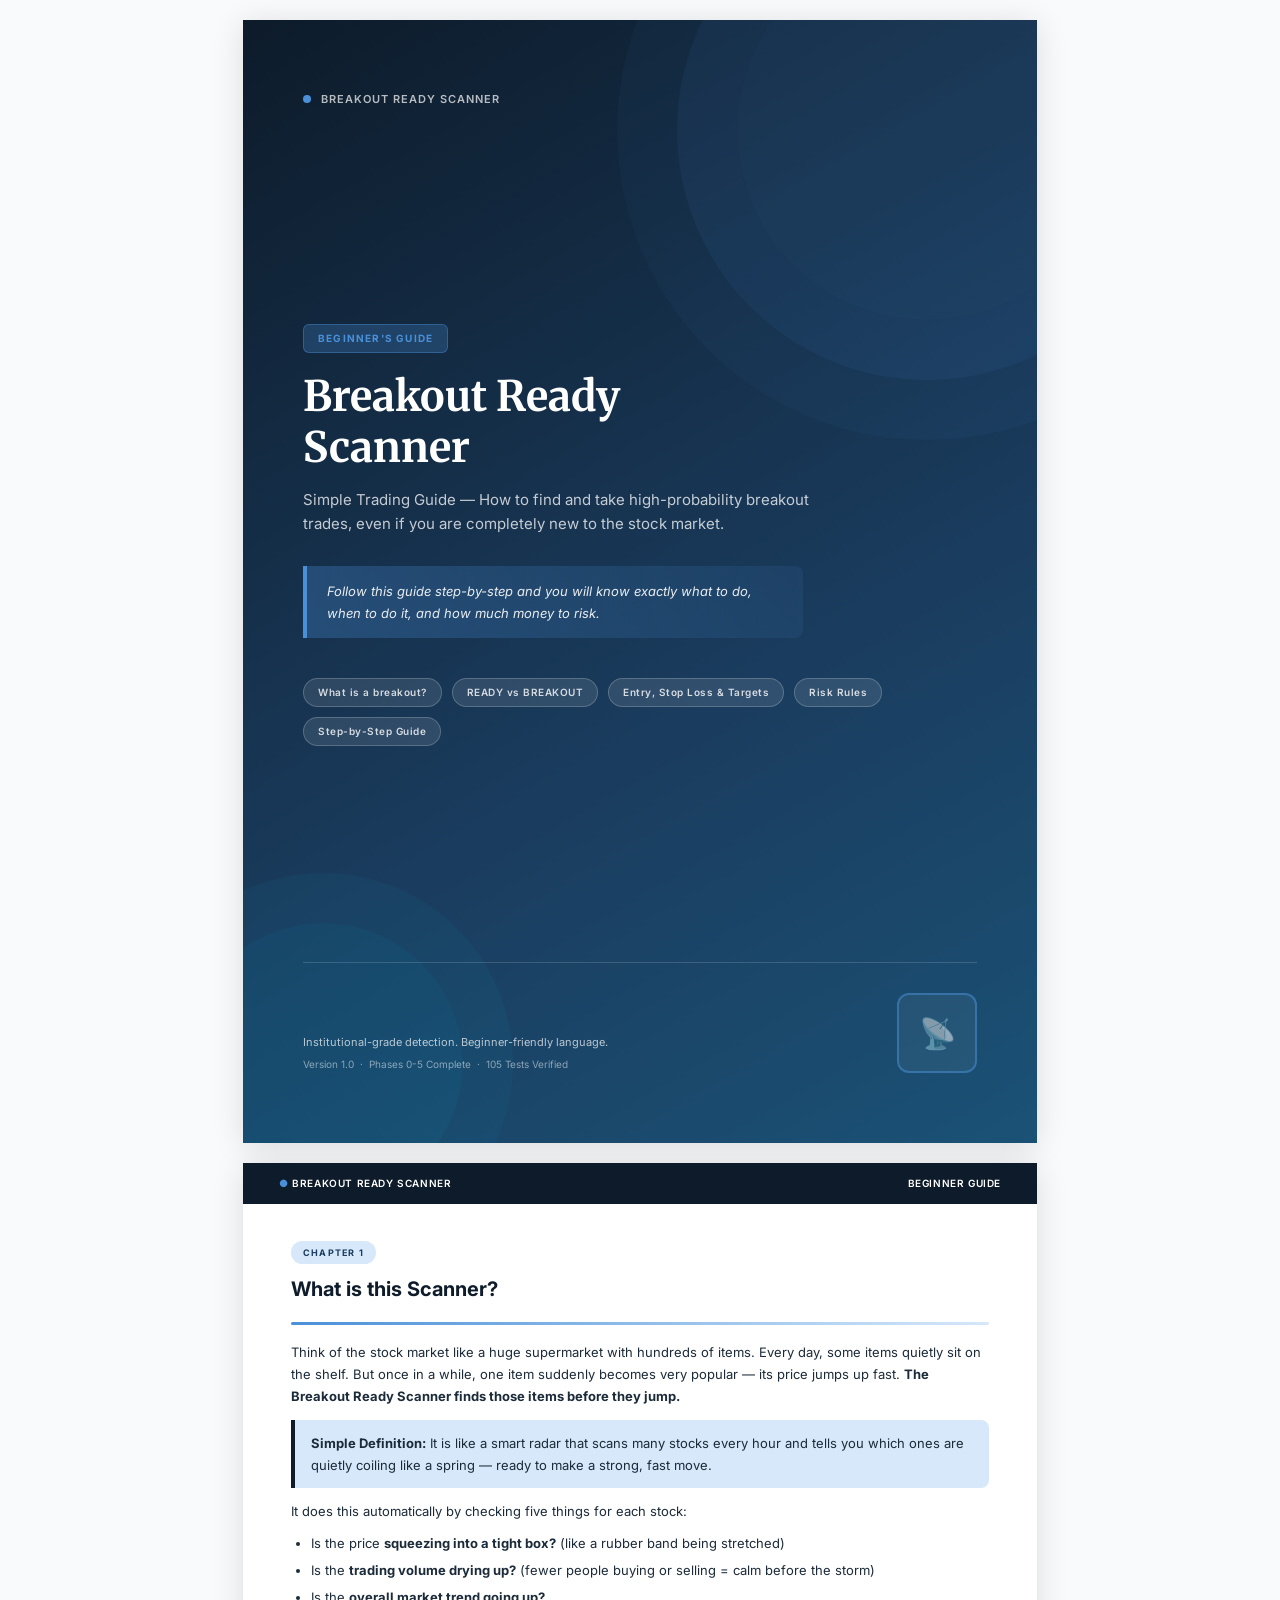
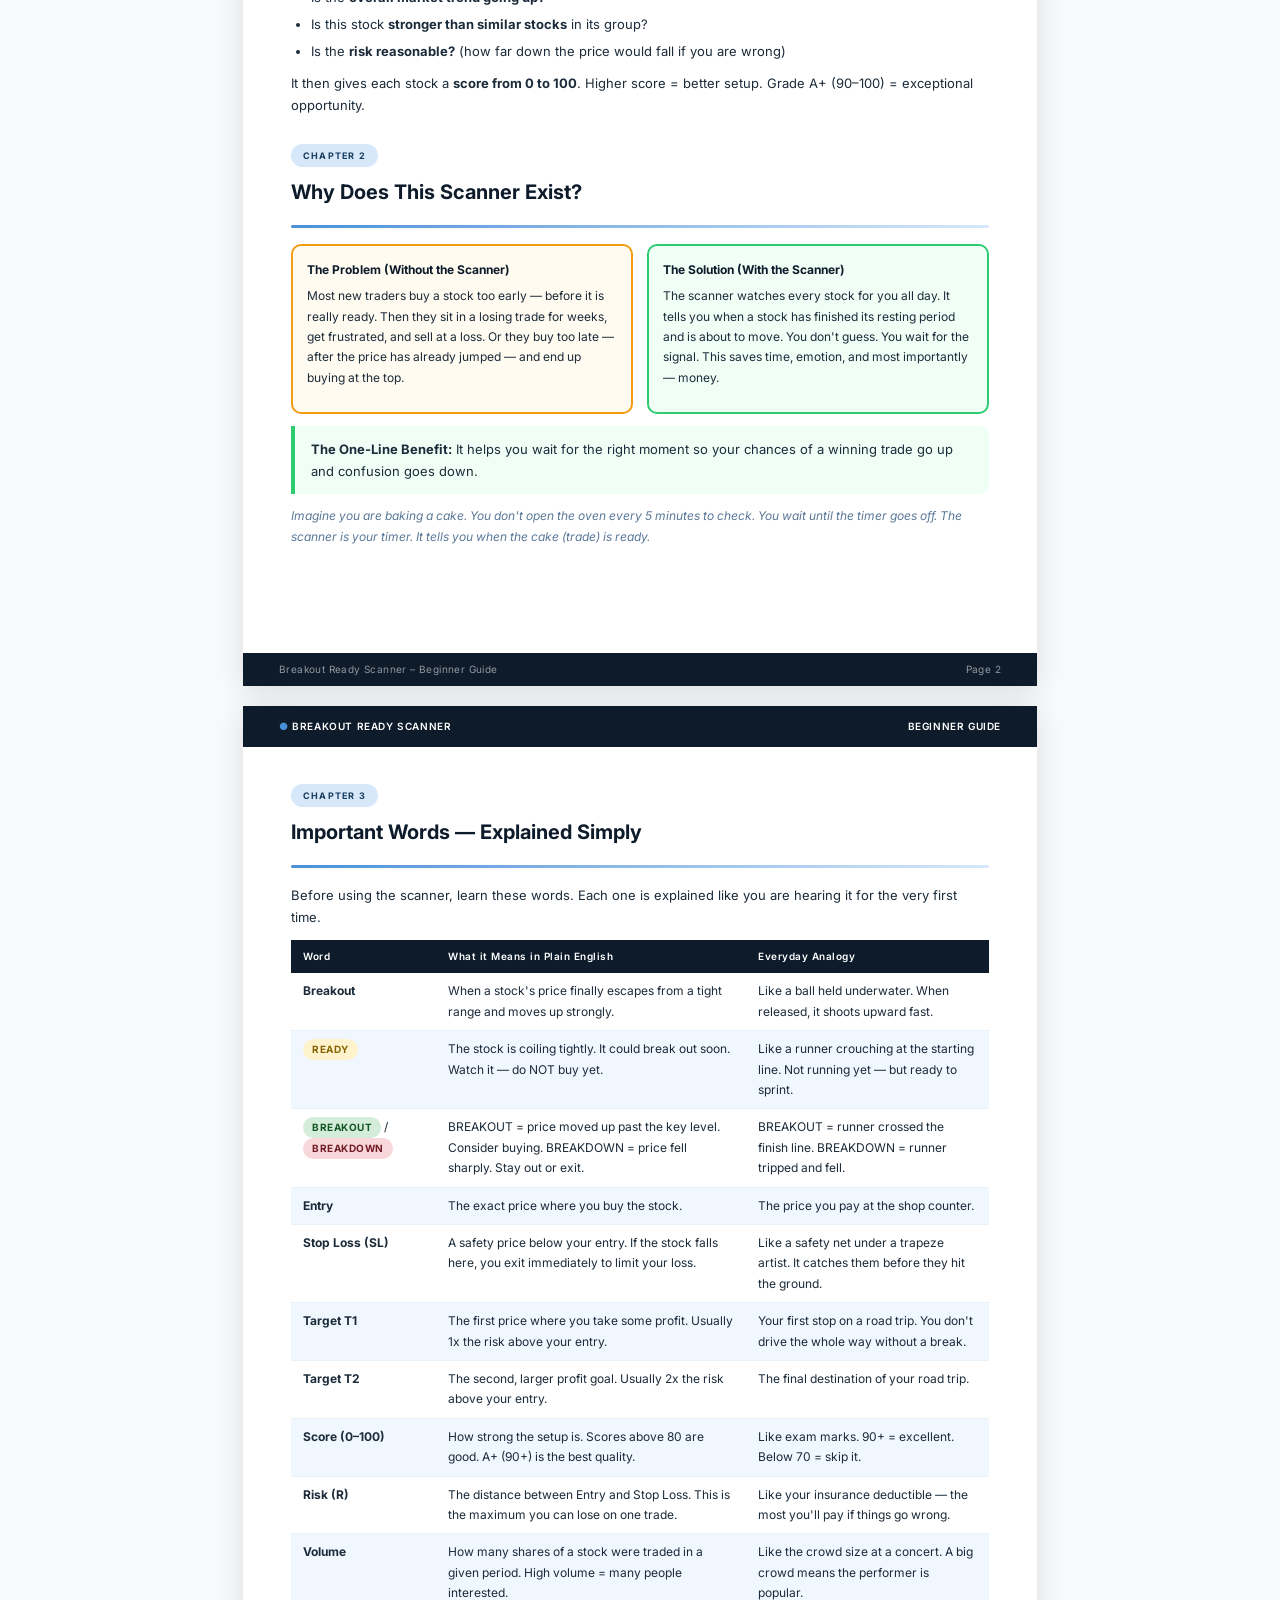
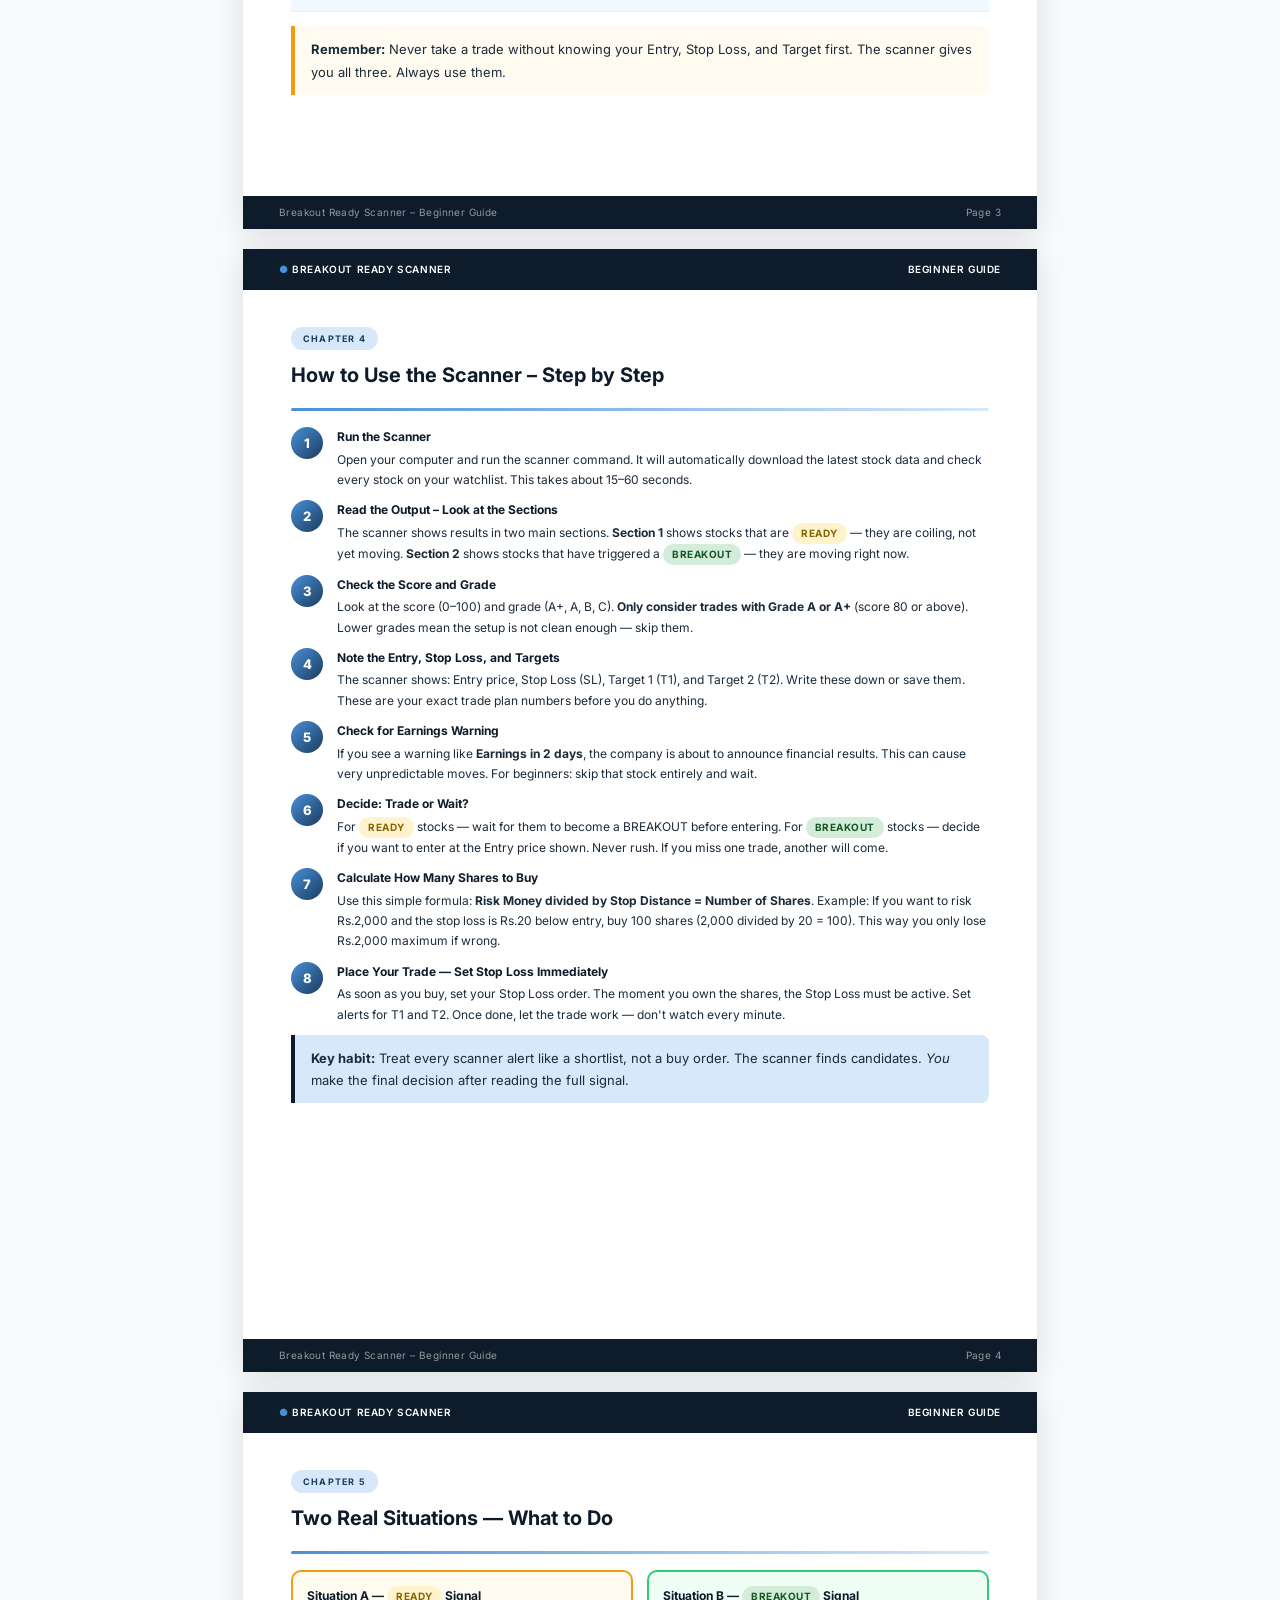
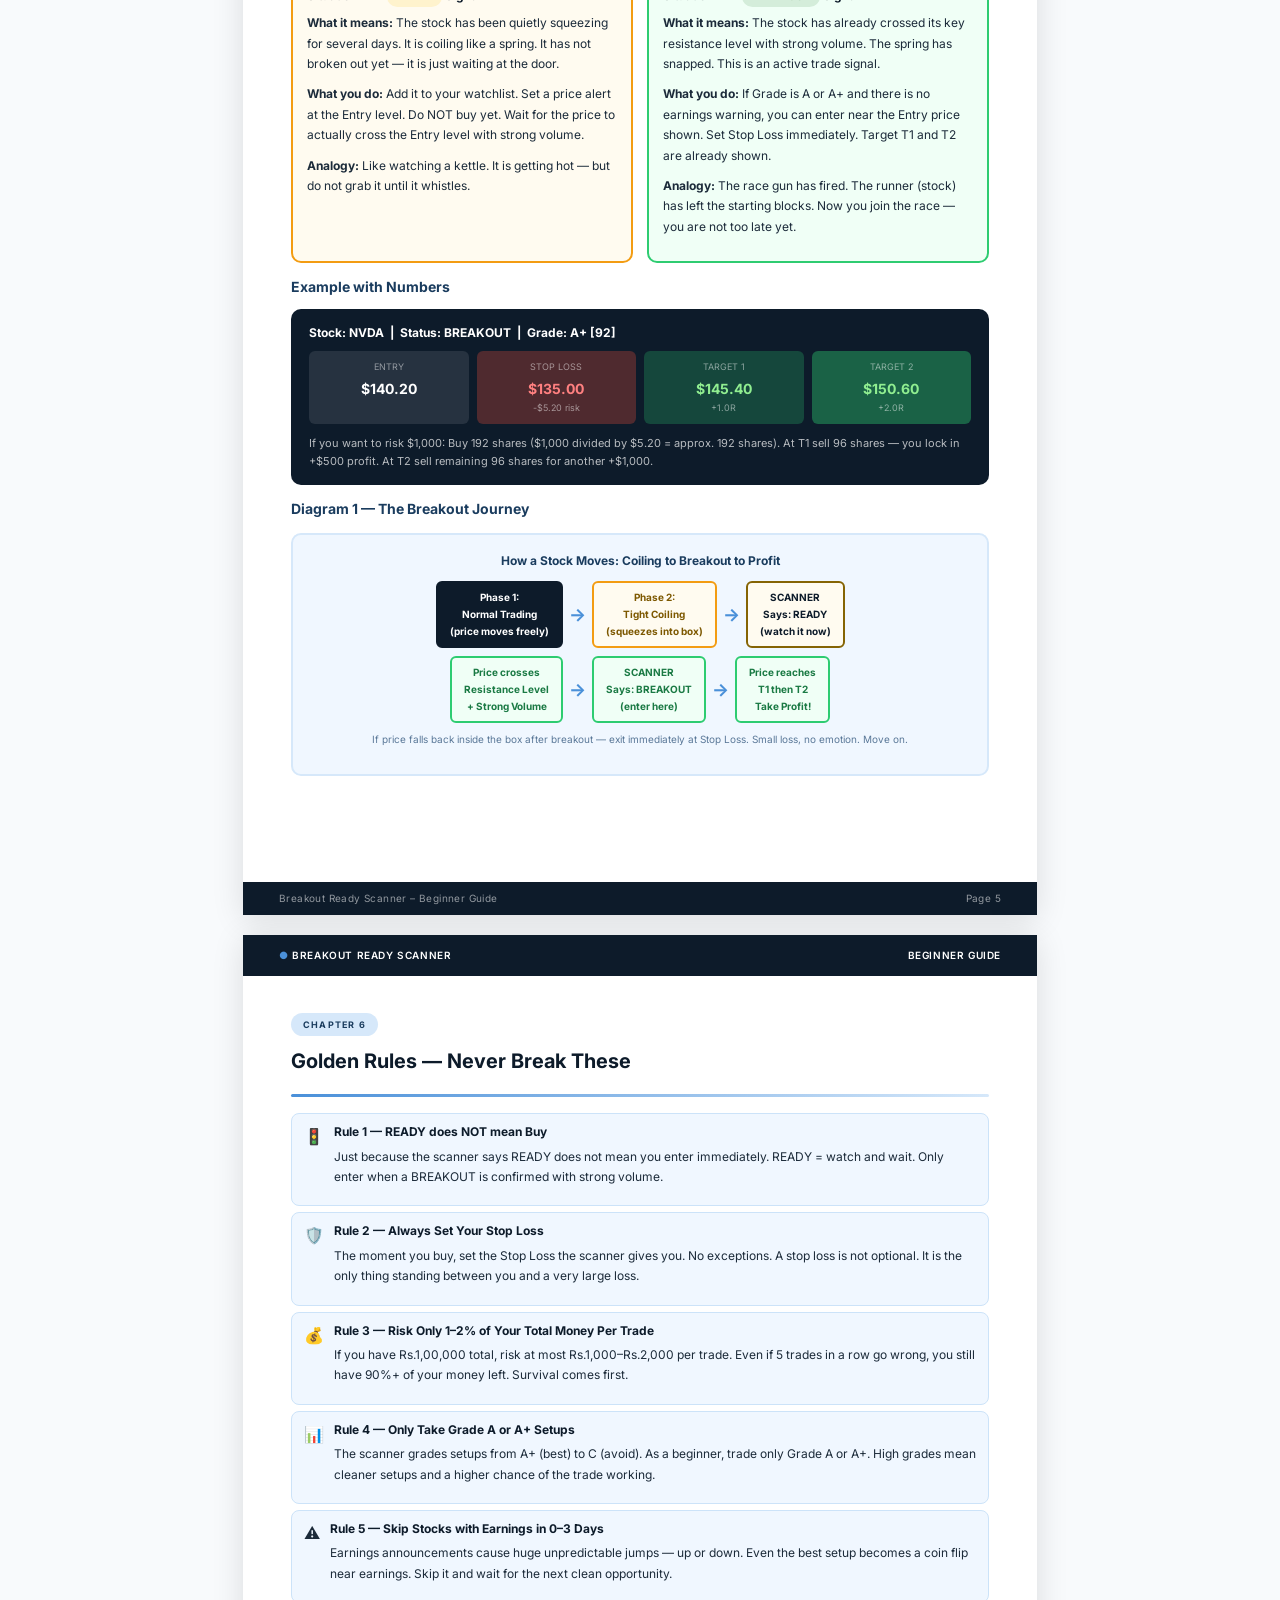
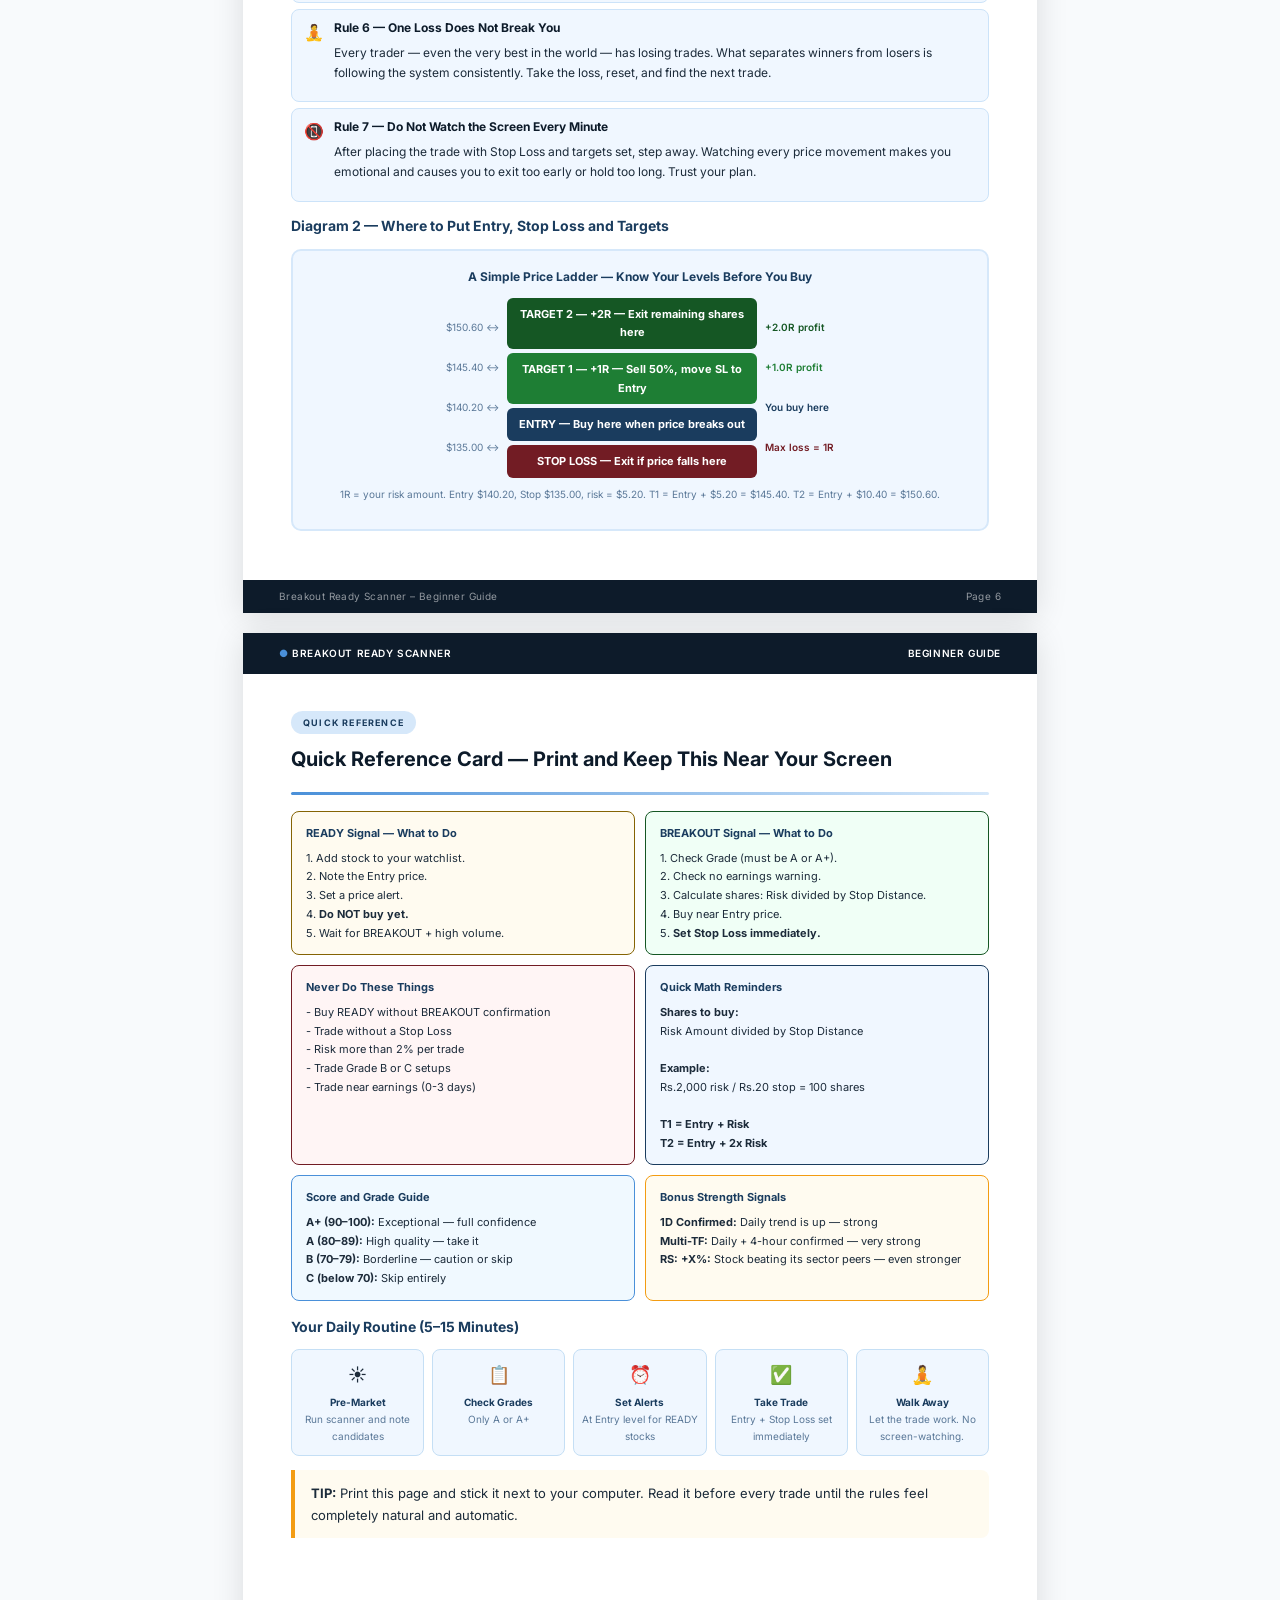
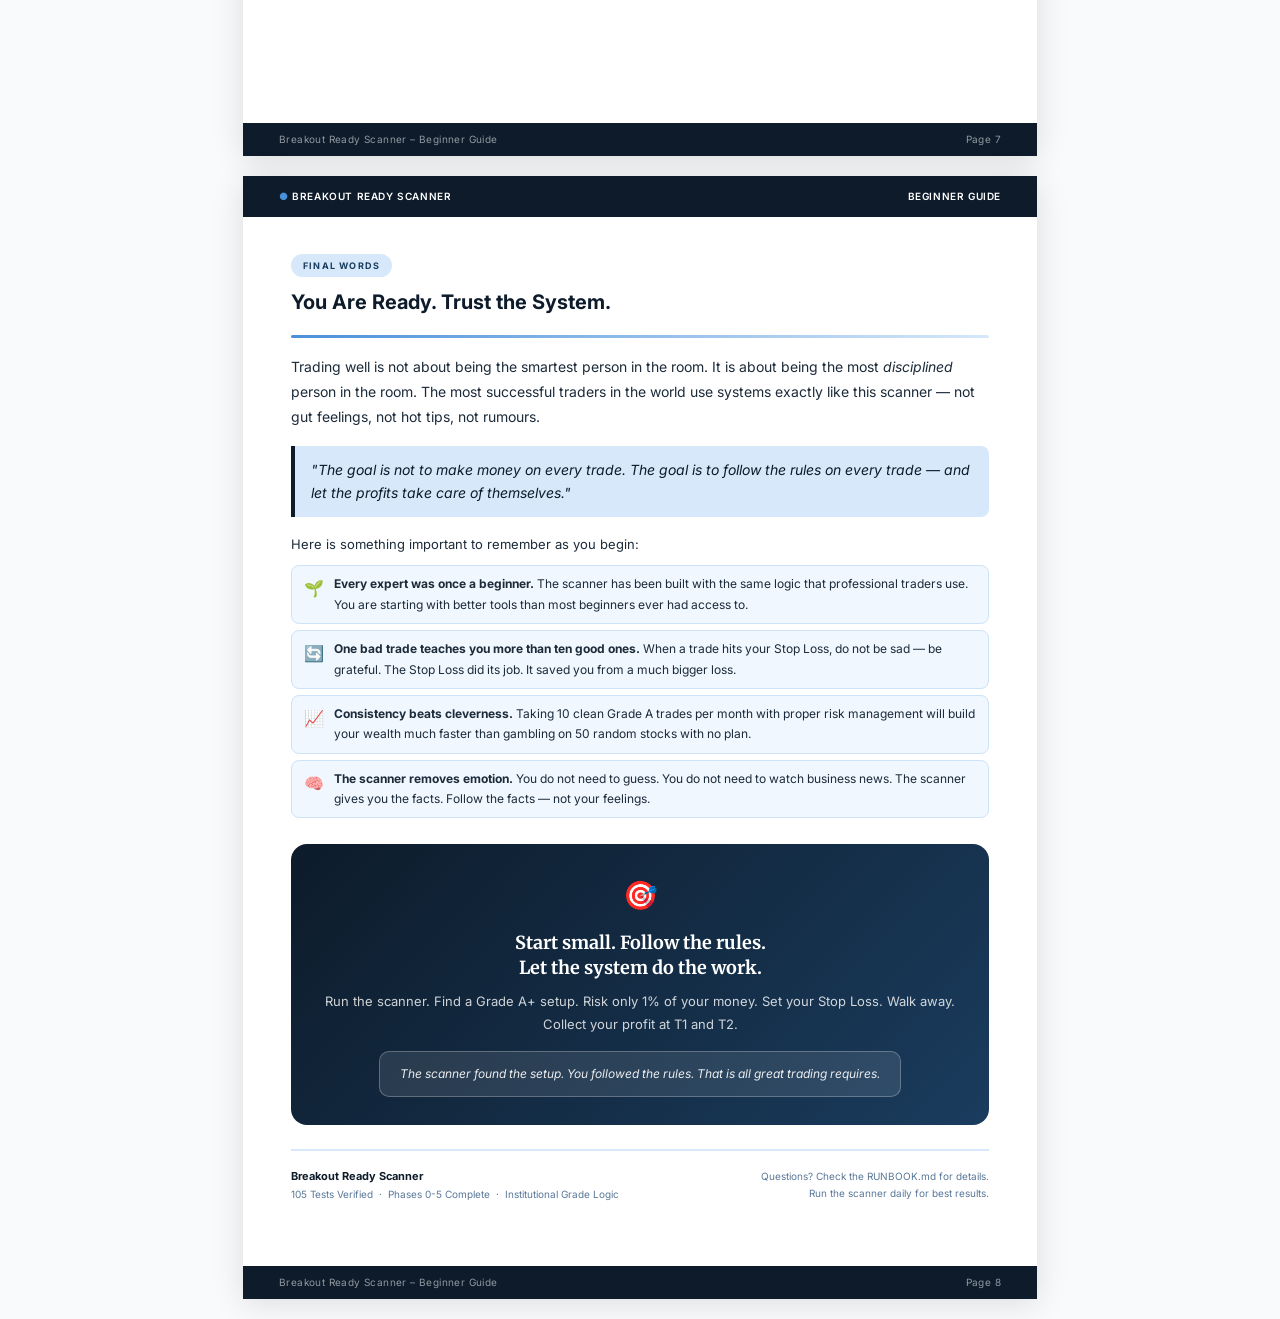
==== docs/beginner_guide.html @ d5578f63 "added docs" ====
<!DOCTYPE html>
<html lang="en">
<head>
<meta charset="UTF-8" />
<meta name="viewport" content="width=device-width, initial-scale=1.0"/>
<title>Breakout Ready Scanner – Simple Trading Guide</title>
<style>
  @import url('https://fonts.googleapis.com/css2?family=Inter:wght@300;400;500;600;700;800&family=Merriweather:wght@400;700&display=swap');
  :root {
    --navy:#0D1B2A;--blue:#1A3C5E;--mid:#2A6496;--sky:#4A90D9;
    --light:#D6E8FA;--pale:#F0F7FF;--white:#FFFFFF;--text:#1C2B3A;
    --muted:#5A7898;--green:#2ECC71;--red:#E74C3C;--amber:#F39C12;
  }
  * { box-sizing:border-box;margin:0;padding:0; }
  body { font-family:'Inter',sans-serif;color:var(--text);background:#f8fafc;font-size:13px;line-height:1.7; }
  .page { width:794px;min-height:1123px;background:var(--white);margin:20px auto;position:relative;overflow:hidden;page-break-after:always;box-shadow:0 4px 30px rgba(0,0,0,.12); }
  .footer { position:absolute;bottom:0;left:0;right:0;background:var(--navy);color:rgba(255,255,255,.55);font-size:10px;letter-spacing:.4px;padding:8px 36px;display:flex;justify-content:space-between;align-items:center; }
  .hbar { background:var(--navy);color:var(--white);padding:12px 36px;font-size:10px;letter-spacing:.6px;font-weight:600;text-transform:uppercase;display:flex;justify-content:space-between; }
  .hbar .dot { color:var(--sky); }
  .content { padding:36px 48px 70px; }
  .stag { display:inline-flex;align-items:center;gap:8px;background:var(--light);color:var(--blue);font-size:9px;font-weight:700;letter-spacing:1.2px;text-transform:uppercase;padding:4px 12px;border-radius:20px;margin-bottom:8px; }
  h2 { font-size:20px;font-weight:700;color:var(--navy);margin-bottom:10px; }
  h3 { font-size:14px;font-weight:700;color:var(--blue);margin-bottom:6px; }
  h4 { font-size:12px;font-weight:700;color:var(--navy);margin-bottom:4px; }
  p { margin-bottom:10px; }
  ul,ol { margin:8px 0 10px 20px; }
  li { margin-bottom:5px; }
  .div { height:3px;background:linear-gradient(90deg,var(--sky) 0%,var(--light) 100%);border-radius:2px;margin:16px 0; }
  .box { border-left:4px solid var(--sky);background:var(--pale);padding:12px 16px;border-radius:0 8px 8px 0;margin:12px 0; }
  .box.g { border-color:var(--green);background:#f0fff6; }
  .box.a { border-color:var(--amber);background:#fffbf0; }
  .box.n { border-color:var(--navy);background:var(--light); }
  .badge { display:inline-block;padding:2px 9px;border-radius:12px;font-size:10px;font-weight:700;letter-spacing:.5px;text-transform:uppercase; }
  .rdy { background:#FFF3CD;color:#856404; }
  .brk { background:#D4EDDA;color:#155724; }
  .bkd { background:#F8D7DA;color:#721C24; }
  table { width:100%;border-collapse:collapse;margin:12px 0;font-size:12px; }
  th { background:var(--navy);color:var(--white);padding:8px 12px;text-align:left;font-size:10px;letter-spacing:.5px;font-weight:600; }
  td { padding:8px 12px;border-bottom:1px solid #e8f0f8;vertical-align:top; }
  tr:nth-child(even) td { background:var(--pale); }
  .srow { display:flex;gap:14px;margin-bottom:10px;align-items:flex-start; }
  .snum { flex-shrink:0;width:32px;height:32px;background:linear-gradient(135deg,var(--sky),var(--blue));color:white;border-radius:50%;display:flex;align-items:center;justify-content:center;font-weight:800;font-size:13px; }
  .sbody h4 { margin-bottom:2px; }
  .sbody p { margin-bottom:0;font-size:12px; }
  .rule { display:flex;gap:10px;align-items:flex-start;padding:8px 12px;margin-bottom:6px;background:var(--pale);border-radius:8px;border:1px solid #cce3f9; }
  .ri { font-size:16px;flex-shrink:0;margin-top:1px; }
  .dgm { border:2px solid var(--light);border-radius:10px;padding:16px;margin:12px 0;background:var(--pale);text-align:center;font-size:11px; }
  .dgm h4 { margin-bottom:10px;color:var(--blue);font-size:12px; }
  .drow { display:flex;justify-content:center;align-items:center;gap:6px;margin:6px 0;flex-wrap:wrap; }
  .dbox { border:2px solid var(--mid);background:var(--white);padding:6px 12px;border-radius:6px;font-weight:700;font-size:11px;color:var(--navy);min-width:80px; }
  .dbox.g { border-color:var(--green);color:#1a7a44;background:#f0fff6; }
  .dbox.a { border-color:var(--amber);color:#7d5800;background:#fffbf0; }
  .dbox.n { border-color:var(--navy);background:var(--navy);color:white; }
  .arr { font-size:18px;color:var(--sky);font-weight:700; }
  .cgrid { display:grid;grid-template-columns:1fr 1fr;gap:14px;margin:12px 0; }
  .ccard { border-radius:10px;padding:14px;border:2px solid transparent; }
  .ccard.w { background:#fffbf0;border-color:var(--amber); }
  .ccard.ac { background:#f0fff6;border-color:var(--green); }
  .ccard h4 { margin-bottom:6px; }
  .qgrid { display:grid;grid-template-columns:1fr 1fr;gap:10px;margin:12px 0; }
  .qcard { background:var(--pale);border:1px solid #c5dff5;border-radius:8px;padding:12px 14px; }
  .qcard h4 { color:var(--blue);margin-bottom:6px;font-size:11px; }
  .qcard p { font-size:11px;margin:0; }
  .ex { background:var(--navy);color:var(--white);border-radius:10px;padding:14px 18px;margin:10px 0;font-size:12px; }
  /* Cover */
  .cvbg { background:linear-gradient(150deg,var(--navy) 0%,var(--blue) 60%,#1a5276 100%);min-height:1123px;display:flex;flex-direction:column;position:relative;overflow:hidden; }
  .c1 { position:absolute;top:-80px;right:-80px;width:380px;height:380px;border-radius:50%;background:rgba(74,144,217,.12);box-shadow:0 0 0 60px rgba(74,144,217,.07),0 0 0 120px rgba(74,144,217,.04); }
  .c2 { position:absolute;bottom:-60px;left:-60px;width:280px;height:280px;border-radius:50%;background:rgba(0,180,216,.10);box-shadow:0 0 0 50px rgba(0,180,216,.05); }
  .cin { position:relative;z-index:2;padding:70px 60px;flex:1;display:flex;flex-direction:column;justify-content:space-between; }
  .clogo { display:flex;align-items:center;gap:10px;color:rgba(255,255,255,.7);font-size:11px;font-weight:600;letter-spacing:1px;text-transform:uppercase; }
  .ldot { width:8px;height:8px;border-radius:50%;background:var(--sky);display:inline-block; }
  .ctag { background:rgba(74,144,217,.25);border:1px solid rgba(74,144,217,.4);border-radius:6px;color:var(--sky);font-size:10px;font-weight:700;letter-spacing:1.2px;text-transform:uppercase;padding:5px 14px;display:inline-block;margin-bottom:18px; }
  .ctitle { font-family:'Merriweather',serif;font-size:42px;font-weight:700;color:var(--white);line-height:1.2;margin-bottom:16px; }
  .csub { font-size:15px;color:rgba(255,255,255,.75);line-height:1.6;max-width:550px;margin-bottom:30px; }
  .cprom { background:linear-gradient(90deg,rgba(74,144,217,.3),rgba(74,144,217,.1));border-left:4px solid var(--sky);padding:14px 20px;border-radius:0 8px 8px 0;color:rgba(255,255,255,.9);font-size:13px;font-style:italic;max-width:500px;margin-bottom:40px; }
  .chips { display:flex;gap:10px;flex-wrap:wrap; }
  .chip { background:rgba(255,255,255,.1);border:1px solid rgba(255,255,255,.2);color:rgba(255,255,255,.8);padding:5px 14px;border-radius:20px;font-size:10px;font-weight:600;letter-spacing:.5px; }
  .cbot { display:flex;justify-content:space-between;align-items:flex-end;padding-top:30px;border-top:1px solid rgba(255,255,255,.15);color:rgba(255,255,255,.5);font-size:10px; }
  .cscan { width:80px;height:80px;border:2px solid rgba(74,144,217,.5);border-radius:12px;background:rgba(255,255,255,.05);display:flex;align-items:center;justify-content:center;font-size:30px; }
  @media print { body{background:white;} .page{box-shadow:none;margin:0;} }
</style>
</head>
<body>

<!-- PAGE 1 COVER -->
<div class="page">
<div class="cvbg">
  <div class="c1"></div><div class="c2"></div>
  <div class="cin">
    <div class="clogo"><span class="ldot"></span> Breakout Ready Scanner</div>
    <div>
      <div class="ctag">Beginner's Guide</div>
      <div class="ctitle">Breakout Ready<br>Scanner</div>
      <p class="csub">Simple Trading Guide — How to find and take high-probability breakout trades, even if you are completely new to the stock market.</p>
      <div class="cprom">Follow this guide step-by-step and you will know exactly what to do, when to do it, and how much money to risk.</div>
      <div class="chips">
        <span class="chip">What is a breakout?</span>
        <span class="chip">READY vs BREAKOUT</span>
        <span class="chip">Entry, Stop Loss &amp; Targets</span>
        <span class="chip">Risk Rules</span>
        <span class="chip">Step-by-Step Guide</span>
      </div>
    </div>
    <div class="cbot">
      <div>
        <div style="font-size:11px;color:rgba(255,255,255,.7);margin-bottom:4px;">Institutional-grade detection. Beginner-friendly language.</div>
        <div>Version 1.0 &nbsp;·&nbsp; Phases 0-5 Complete &nbsp;·&nbsp; 105 Tests Verified</div>
      </div>
      <div class="cscan">📡</div>
    </div>
  </div>
</div>
</div>

<!-- PAGE 2 WHAT IS IT + PURPOSE -->
<div class="page">
<div class="hbar"><span><span class="dot">●</span> Breakout Ready Scanner</span><span>Beginner Guide</span></div>
<div class="content">
  <div class="stag">Chapter 1</div>
  <h2>What is this Scanner?</h2>
  <div class="div"></div>
  <p>Think of the stock market like a huge supermarket with hundreds of items. Every day, some items quietly sit on the shelf. But once in a while, one item suddenly becomes very popular — its price jumps up fast. <strong>The Breakout Ready Scanner finds those items before they jump.</strong></p>
  <div class="box n"><strong>Simple Definition:</strong> It is like a smart radar that scans many stocks every hour and tells you which ones are quietly coiling like a spring — ready to make a strong, fast move.</div>
  <p>It does this automatically by checking five things for each stock:</p>
  <ul>
    <li>Is the price <strong>squeezing into a tight box?</strong> (like a rubber band being stretched)</li>
    <li>Is the <strong>trading volume drying up?</strong> (fewer people buying or selling = calm before the storm)</li>
    <li>Is the <strong>overall market trend going up?</strong></li>
    <li>Is this stock <strong>stronger than similar stocks</strong> in its group?</li>
    <li>Is the <strong>risk reasonable?</strong> (how far down the price would fall if you are wrong)</li>
  </ul>
  <p>It then gives each stock a <strong>score from 0 to 100</strong>. Higher score = better setup. Grade A+ (90–100) = exceptional opportunity.</p>

  <div style="height:16px;"></div>
  <div class="stag">Chapter 2</div>
  <h2>Why Does This Scanner Exist?</h2>
  <div class="div"></div>
  <div class="cgrid">
    <div class="ccard w">
      <h4>The Problem (Without the Scanner)</h4>
      <p style="font-size:12px;">Most new traders buy a stock too early — before it is really ready. Then they sit in a losing trade for weeks, get frustrated, and sell at a loss. Or they buy too late — after the price has already jumped — and end up buying at the top.</p>
    </div>
    <div class="ccard ac">
      <h4>The Solution (With the Scanner)</h4>
      <p style="font-size:12px;">The scanner watches every stock for you all day. It tells you when a stock has finished its resting period and is about to move. You don't guess. You wait for the signal. This saves time, emotion, and most importantly — money.</p>
    </div>
  </div>
  <div class="box g"><strong>The One-Line Benefit:</strong> It helps you wait for the right moment so your chances of a winning trade go up and confusion goes down.</div>
  <p style="font-style:italic;color:var(--muted);font-size:12px;">Imagine you are baking a cake. You don't open the oven every 5 minutes to check. You wait until the timer goes off. The scanner is your timer. It tells you when the cake (trade) is ready.</p>
</div>
<div class="footer"><span>Breakout Ready Scanner – Beginner Guide</span><span>Page 2</span></div>
</div>

<!-- PAGE 3 GLOSSARY -->
<div class="page">
<div class="hbar"><span><span class="dot">●</span> Breakout Ready Scanner</span><span>Beginner Guide</span></div>
<div class="content">
  <div class="stag">Chapter 3</div>
  <h2>Important Words — Explained Simply</h2>
  <div class="div"></div>
  <p>Before using the scanner, learn these words. Each one is explained like you are hearing it for the very first time.</p>
  <table>
    <thead><tr><th>Word</th><th>What it Means in Plain English</th><th>Everyday Analogy</th></tr></thead>
    <tbody>
      <tr><td><strong>Breakout</strong></td><td>When a stock's price finally escapes from a tight range and moves up strongly.</td><td>Like a ball held underwater. When released, it shoots upward fast.</td></tr>
      <tr><td><span class="badge rdy">READY</span></td><td>The stock is coiling tightly. It could break out soon. Watch it — do NOT buy yet.</td><td>Like a runner crouching at the starting line. Not running yet — but ready to sprint.</td></tr>
      <tr><td><span class="badge brk">BREAKOUT</span> / <span class="badge bkd">BREAKDOWN</span></td><td>BREAKOUT = price moved up past the key level. Consider buying. BREAKDOWN = price fell sharply. Stay out or exit.</td><td>BREAKOUT = runner crossed the finish line. BREAKDOWN = runner tripped and fell.</td></tr>
      <tr><td><strong>Entry</strong></td><td>The exact price where you buy the stock.</td><td>The price you pay at the shop counter.</td></tr>
      <tr><td><strong>Stop Loss (SL)</strong></td><td>A safety price below your entry. If the stock falls here, you exit immediately to limit your loss.</td><td>Like a safety net under a trapeze artist. It catches them before they hit the ground.</td></tr>
      <tr><td><strong>Target T1</strong></td><td>The first price where you take some profit. Usually 1x the risk above your entry.</td><td>Your first stop on a road trip. You don't drive the whole way without a break.</td></tr>
      <tr><td><strong>Target T2</strong></td><td>The second, larger profit goal. Usually 2x the risk above your entry.</td><td>The final destination of your road trip.</td></tr>
      <tr><td><strong>Score (0–100)</strong></td><td>How strong the setup is. Scores above 80 are good. A+ (90+) is the best quality.</td><td>Like exam marks. 90+ = excellent. Below 70 = skip it.</td></tr>
      <tr><td><strong>Risk (R)</strong></td><td>The distance between Entry and Stop Loss. This is the maximum you can lose on one trade.</td><td>Like your insurance deductible — the most you'll pay if things go wrong.</td></tr>
      <tr><td><strong>Volume</strong></td><td>How many shares of a stock were traded in a given period. High volume = many people interested.</td><td>Like the crowd size at a concert. A big crowd means the performer is popular.</td></tr>
    </tbody>
  </table>
  <div class="box a" style="margin-top:14px;"><strong>Remember:</strong> Never take a trade without knowing your Entry, Stop Loss, and Target first. The scanner gives you all three. Always use them.</div>
</div>
<div class="footer"><span>Breakout Ready Scanner – Beginner Guide</span><span>Page 3</span></div>
</div>

<!-- PAGE 4 STEP BY STEP -->
<div class="page">
<div class="hbar"><span><span class="dot">●</span> Breakout Ready Scanner</span><span>Beginner Guide</span></div>
<div class="content">
  <div class="stag">Chapter 4</div>
  <h2>How to Use the Scanner – Step by Step</h2>
  <div class="div"></div>
  <div class="srow"><div class="snum">1</div><div class="sbody"><h4>Run the Scanner</h4><p>Open your computer and run the scanner command. It will automatically download the latest stock data and check every stock on your watchlist. This takes about 15–60 seconds.</p></div></div>
  <div class="srow"><div class="snum">2</div><div class="sbody"><h4>Read the Output – Look at the Sections</h4><p>The scanner shows results in two main sections. <strong>Section 1</strong> shows stocks that are <span class="badge rdy">READY</span> — they are coiling, not yet moving. <strong>Section 2</strong> shows stocks that have triggered a <span class="badge brk">BREAKOUT</span> — they are moving right now.</p></div></div>
  <div class="srow"><div class="snum">3</div><div class="sbody"><h4>Check the Score and Grade</h4><p>Look at the score (0–100) and grade (A+, A, B, C). <strong>Only consider trades with Grade A or A+</strong> (score 80 or above). Lower grades mean the setup is not clean enough — skip them.</p></div></div>
  <div class="srow"><div class="snum">4</div><div class="sbody"><h4>Note the Entry, Stop Loss, and Targets</h4><p>The scanner shows: Entry price, Stop Loss (SL), Target 1 (T1), and Target 2 (T2). Write these down or save them. These are your exact trade plan numbers before you do anything.</p></div></div>
  <div class="srow"><div class="snum">5</div><div class="sbody"><h4>Check for Earnings Warning</h4><p>If you see a warning like <strong>Earnings in 2 days</strong>, the company is about to announce financial results. This can cause very unpredictable moves. For beginners: skip that stock entirely and wait.</p></div></div>
  <div class="srow"><div class="snum">6</div><div class="sbody"><h4>Decide: Trade or Wait?</h4><p>For <span class="badge rdy">READY</span> stocks — wait for them to become a BREAKOUT before entering. For <span class="badge brk">BREAKOUT</span> stocks — decide if you want to enter at the Entry price shown. Never rush. If you miss one trade, another will come.</p></div></div>
  <div class="srow"><div class="snum">7</div><div class="sbody"><h4>Calculate How Many Shares to Buy</h4><p>Use this simple formula: <strong>Risk Money divided by Stop Distance = Number of Shares</strong>. Example: If you want to risk Rs.2,000 and the stop loss is Rs.20 below entry, buy 100 shares (2,000 divided by 20 = 100). This way you only lose Rs.2,000 maximum if wrong.</p></div></div>
  <div class="srow"><div class="snum">8</div><div class="sbody"><h4>Place Your Trade — Set Stop Loss Immediately</h4><p>As soon as you buy, set your Stop Loss order. The moment you own the shares, the Stop Loss must be active. Set alerts for T1 and T2. Once done, let the trade work — don't watch every minute.</p></div></div>
  <div class="box n" style="margin-top:8px;"><strong>Key habit:</strong> Treat every scanner alert like a shortlist, not a buy order. The scanner finds candidates. <em>You</em> make the final decision after reading the full signal.</div>
</div>
<div class="footer"><span>Breakout Ready Scanner – Beginner Guide</span><span>Page 4</span></div>
</div>

<!-- PAGE 5 TWO SITUATIONS + DIAGRAM 1 -->
<div class="page">
<div class="hbar"><span><span class="dot">●</span> Breakout Ready Scanner</span><span>Beginner Guide</span></div>
<div class="content">
  <div class="stag">Chapter 5</div>
  <h2>Two Real Situations — What to Do</h2>
  <div class="div"></div>
  <div class="cgrid">
    <div class="ccard w">
      <h4>Situation A — <span class="badge rdy">READY</span> Signal</h4>
      <p style="font-size:12px;"><strong>What it means:</strong> The stock has been quietly squeezing for several days. It is coiling like a spring. It has not broken out yet — it is just waiting at the door.</p>
      <p style="font-size:12px;"><strong>What you do:</strong> Add it to your watchlist. Set a price alert at the Entry level. Do NOT buy yet. Wait for the price to actually cross the Entry level with strong volume.</p>
      <p style="font-size:12px;"><strong>Analogy:</strong> Like watching a kettle. It is getting hot — but do not grab it until it whistles.</p>
    </div>
    <div class="ccard ac">
      <h4>Situation B — <span class="badge brk">BREAKOUT</span> Signal</h4>
      <p style="font-size:12px;"><strong>What it means:</strong> The stock has already crossed its key resistance level with strong volume. The spring has snapped. This is an active trade signal.</p>
      <p style="font-size:12px;"><strong>What you do:</strong> If Grade is A or A+ and there is no earnings warning, you can enter near the Entry price shown. Set Stop Loss immediately. Target T1 and T2 are already shown.</p>
      <p style="font-size:12px;"><strong>Analogy:</strong> The race gun has fired. The runner (stock) has left the starting blocks. Now you join the race — you are not too late yet.</p>
    </div>
  </div>

  <h3 style="margin-top:10px;">Example with Numbers</h3>
  <div class="ex">
    <div style="margin-bottom:8px;"><strong>Stock: NVDA &nbsp;|&nbsp; Status: BREAKOUT &nbsp;|&nbsp; Grade: A+ [92]</strong></div>
    <div style="display:grid;grid-template-columns:repeat(4,1fr);gap:8px;font-size:11px;">
      <div style="background:rgba(255,255,255,.1);border-radius:6px;padding:8px;text-align:center;"><div style="color:rgba(255,255,255,.5);font-size:9px;margin-bottom:2px;">ENTRY</div><div style="font-size:14px;font-weight:700;">$140.20</div></div>
      <div style="background:rgba(231,76,60,.3);border-radius:6px;padding:8px;text-align:center;"><div style="color:rgba(255,255,255,.5);font-size:9px;margin-bottom:2px;">STOP LOSS</div><div style="font-size:14px;font-weight:700;color:#ff8080;">$135.00</div><div style="font-size:9px;color:rgba(255,255,255,.5);">-$5.20 risk</div></div>
      <div style="background:rgba(46,204,113,.25);border-radius:6px;padding:8px;text-align:center;"><div style="color:rgba(255,255,255,.5);font-size:9px;margin-bottom:2px;">TARGET 1</div><div style="font-size:14px;font-weight:700;color:#90ee90;">$145.40</div><div style="font-size:9px;color:rgba(255,255,255,.5);">+1.0R</div></div>
      <div style="background:rgba(46,204,113,.4);border-radius:6px;padding:8px;text-align:center;"><div style="color:rgba(255,255,255,.5);font-size:9px;margin-bottom:2px;">TARGET 2</div><div style="font-size:14px;font-weight:700;color:#90ee90;">$150.60</div><div style="font-size:9px;color:rgba(255,255,255,.5);">+2.0R</div></div>
    </div>
    <div style="margin-top:10px;font-size:11px;color:rgba(255,255,255,.7);">If you want to risk $1,000: Buy 192 shares ($1,000 divided by $5.20 = approx. 192 shares). At T1 sell 96 shares — you lock in +$500 profit. At T2 sell remaining 96 shares for another +$1,000.</div>
  </div>

  <h3 style="margin-top:12px;">Diagram 1 — The Breakout Journey</h3>
  <div class="dgm">
    <h4>How a Stock Moves: Coiling to Breakout to Profit</h4>
    <div class="drow">
      <div class="dbox n" style="font-size:10px;">Phase 1:<br>Normal Trading<br>(price moves freely)</div>
      <div class="arr">→</div>
      <div class="dbox a" style="font-size:10px;">Phase 2:<br>Tight Coiling<br>(squeezes into box)</div>
      <div class="arr">→</div>
      <div class="dbox" style="font-size:10px;border-color:#856404;background:#fffbf0;">SCANNER<br>Says: READY<br>(watch it now)</div>
    </div>
    <div class="drow" style="margin-top:8px;">
      <div class="dbox g" style="font-size:10px;">Price crosses<br>Resistance Level<br>+ Strong Volume</div>
      <div class="arr">→</div>
      <div class="dbox g" style="font-size:10px;">SCANNER<br>Says: BREAKOUT<br>(enter here)</div>
      <div class="arr">→</div>
      <div class="dbox g" style="font-size:10px;">Price reaches<br>T1 then T2<br>Take Profit!</div>
    </div>
    <p style="color:var(--muted);margin-top:8px;font-size:10px;">If price falls back inside the box after breakout — exit immediately at Stop Loss. Small loss, no emotion. Move on.</p>
  </div>
</div>
<div class="footer"><span>Breakout Ready Scanner – Beginner Guide</span><span>Page 5</span></div>
</div>

<!-- PAGE 6 GOLDEN RULES + DIAGRAM 2 -->
<div class="page">
<div class="hbar"><span><span class="dot">●</span> Breakout Ready Scanner</span><span>Beginner Guide</span></div>
<div class="content">
  <div class="stag">Chapter 6</div>
  <h2>Golden Rules — Never Break These</h2>
  <div class="div"></div>
  <div class="rule"><div class="ri">🚦</div><div><h4>Rule 1 — READY does NOT mean Buy</h4><p style="font-size:12px;">Just because the scanner says READY does not mean you enter immediately. READY = watch and wait. Only enter when a BREAKOUT is confirmed with strong volume.</p></div></div>
  <div class="rule"><div class="ri">🛡️</div><div><h4>Rule 2 — Always Set Your Stop Loss</h4><p style="font-size:12px;">The moment you buy, set the Stop Loss the scanner gives you. No exceptions. A stop loss is not optional. It is the only thing standing between you and a very large loss.</p></div></div>
  <div class="rule"><div class="ri">💰</div><div><h4>Rule 3 — Risk Only 1–2% of Your Total Money Per Trade</h4><p style="font-size:12px;">If you have Rs.1,00,000 total, risk at most Rs.1,000–Rs.2,000 per trade. Even if 5 trades in a row go wrong, you still have 90%+ of your money left. Survival comes first.</p></div></div>
  <div class="rule"><div class="ri">📊</div><div><h4>Rule 4 — Only Take Grade A or A+ Setups</h4><p style="font-size:12px;">The scanner grades setups from A+ (best) to C (avoid). As a beginner, trade only Grade A or A+. High grades mean cleaner setups and a higher chance of the trade working.</p></div></div>
  <div class="rule"><div class="ri">⚠️</div><div><h4>Rule 5 — Skip Stocks with Earnings in 0–3 Days</h4><p style="font-size:12px;">Earnings announcements cause huge unpredictable jumps — up or down. Even the best setup becomes a coin flip near earnings. Skip it and wait for the next clean opportunity.</p></div></div>
  <div class="rule"><div class="ri">🧘</div><div><h4>Rule 6 — One Loss Does Not Break You</h4><p style="font-size:12px;">Every trader — even the very best in the world — has losing trades. What separates winners from losers is following the system consistently. Take the loss, reset, and find the next trade.</p></div></div>
  <div class="rule"><div class="ri">📵</div><div><h4>Rule 7 — Do Not Watch the Screen Every Minute</h4><p style="font-size:12px;">After placing the trade with Stop Loss and targets set, step away. Watching every price movement makes you emotional and causes you to exit too early or hold too long. Trust your plan.</p></div></div>

  <h3 style="margin-top:12px;">Diagram 2 — Where to Put Entry, Stop Loss and Targets</h3>
  <div class="dgm">
    <h4>A Simple Price Ladder — Know Your Levels Before You Buy</h4>
    <div style="display:flex;align-items:center;justify-content:center;gap:0;">
      <div style="display:flex;flex-direction:column;gap:4px;align-items:flex-end;font-size:10px;color:var(--muted);padding-right:8px;">
        <div style="height:36px;display:flex;align-items:center;">$150.60 ↔</div>
        <div style="height:36px;display:flex;align-items:center;">$145.40 ↔</div>
        <div style="height:36px;display:flex;align-items:center;">$140.20 ↔</div>
        <div style="height:36px;display:flex;align-items:center;">$135.00 ↔</div>
      </div>
      <div style="display:flex;flex-direction:column;gap:4px;width:250px;">
        <div style="background:#155724;color:white;padding:7px 12px;border-radius:6px;font-size:11px;font-weight:700;">TARGET 2 — +2R — Exit remaining shares here</div>
        <div style="background:#1e7e34;color:white;padding:7px 12px;border-radius:6px;font-size:11px;font-weight:700;">TARGET 1 — +1R — Sell 50%, move SL to Entry</div>
        <div style="background:var(--blue);color:white;padding:7px 12px;border-radius:6px;font-size:11px;font-weight:700;">ENTRY — Buy here when price breaks out</div>
        <div style="background:#721c24;color:white;padding:7px 12px;border-radius:6px;font-size:11px;font-weight:700;">STOP LOSS — Exit if price falls here</div>
      </div>
      <div style="display:flex;flex-direction:column;gap:4px;align-items:flex-start;font-size:10px;color:var(--muted);padding-left:8px;">
        <div style="height:36px;display:flex;align-items:center;color:#155724;font-weight:600;">+2.0R profit</div>
        <div style="height:36px;display:flex;align-items:center;color:#1e7e34;font-weight:600;">+1.0R profit</div>
        <div style="height:36px;display:flex;align-items:center;color:var(--blue);font-weight:600;">You buy here</div>
        <div style="height:36px;display:flex;align-items:center;color:#721c24;font-weight:600;">Max loss = 1R</div>
      </div>
    </div>
    <p style="color:var(--muted);margin-top:8px;font-size:10px;">1R = your risk amount. Entry $140.20, Stop $135.00, risk = $5.20. T1 = Entry + $5.20 = $145.40. T2 = Entry + $10.40 = $150.60.</p>
  </div>
</div>
<div class="footer"><span>Breakout Ready Scanner – Beginner Guide</span><span>Page 6</span></div>
</div>

<!-- PAGE 7 QUICK REFERENCE -->
<div class="page">
<div class="hbar"><span><span class="dot">●</span> Breakout Ready Scanner</span><span>Beginner Guide</span></div>
<div class="content">
  <div class="stag">Quick Reference</div>
  <h2>Quick Reference Card — Print and Keep This Near Your Screen</h2>
  <div class="div"></div>
  <div class="qgrid">
    <div class="qcard" style="border-color:#856404;background:#fffbf0;"><h4>READY Signal — What to Do</h4><p>1. Add stock to your watchlist.<br>2. Note the Entry price.<br>3. Set a price alert.<br>4. <strong>Do NOT buy yet.</strong><br>5. Wait for BREAKOUT + high volume.</p></div>
    <div class="qcard" style="border-color:#155724;background:#f0fff6;"><h4>BREAKOUT Signal — What to Do</h4><p>1. Check Grade (must be A or A+).<br>2. Check no earnings warning.<br>3. Calculate shares: Risk divided by Stop Distance.<br>4. Buy near Entry price.<br>5. <strong>Set Stop Loss immediately.</strong></p></div>
    <div class="qcard" style="border-color:#721c24;background:#fff5f5;"><h4>Never Do These Things</h4><p>- Buy READY without BREAKOUT confirmation<br>- Trade without a Stop Loss<br>- Risk more than 2% per trade<br>- Trade Grade B or C setups<br>- Trade near earnings (0-3 days)</p></div>
    <div class="qcard" style="border-color:var(--blue);background:var(--pale);"><h4>Quick Math Reminders</h4><p><strong>Shares to buy:</strong><br>Risk Amount divided by Stop Distance<br><br><strong>Example:</strong><br>Rs.2,000 risk / Rs.20 stop = 100 shares<br><br><strong>T1 = Entry + Risk<br>T2 = Entry + 2x Risk</strong></p></div>
    <div class="qcard" style="border-color:var(--sky);background:#f0f9ff;"><h4>Score and Grade Guide</h4><p><strong>A+ (90–100):</strong> Exceptional — full confidence<br><strong>A (80–89):</strong> High quality — take it<br><strong>B (70–79):</strong> Borderline — caution or skip<br><strong>C (below 70):</strong> Skip entirely</p></div>
    <div class="qcard" style="border-color:var(--amber);background:#fffbf0;"><h4>Bonus Strength Signals</h4><p><strong>1D Confirmed:</strong> Daily trend is up — strong<br><strong>Multi-TF:</strong> Daily + 4-hour confirmed — very strong<br><strong>RS: +X%:</strong> Stock beating its sector peers — even stronger</p></div>
  </div>

  <h3 style="margin-top:14px;">Your Daily Routine (5–15 Minutes)</h3>
  <div style="display:grid;grid-template-columns:repeat(5,1fr);gap:8px;text-align:center;margin:10px 0;">
    <div style="background:var(--pale);border:1px solid #c5dff5;border-radius:8px;padding:10px 6px;"><div style="font-size:18px;margin-bottom:4px;">☀️</div><div style="font-size:10px;font-weight:700;color:var(--blue);">Pre-Market</div><div style="font-size:10px;color:var(--muted);">Run scanner and note candidates</div></div>
    <div style="background:var(--pale);border:1px solid #c5dff5;border-radius:8px;padding:10px 6px;"><div style="font-size:18px;margin-bottom:4px;">📋</div><div style="font-size:10px;font-weight:700;color:var(--blue);">Check Grades</div><div style="font-size:10px;color:var(--muted);">Only A or A+</div></div>
    <div style="background:var(--pale);border:1px solid #c5dff5;border-radius:8px;padding:10px 6px;"><div style="font-size:18px;margin-bottom:4px;">⏰</div><div style="font-size:10px;font-weight:700;color:var(--blue);">Set Alerts</div><div style="font-size:10px;color:var(--muted);">At Entry level for READY stocks</div></div>
    <div style="background:var(--pale);border:1px solid #c5dff5;border-radius:8px;padding:10px 6px;"><div style="font-size:18px;margin-bottom:4px;">✅</div><div style="font-size:10px;font-weight:700;color:var(--blue);">Take Trade</div><div style="font-size:10px;color:var(--muted);">Entry + Stop Loss set immediately</div></div>
    <div style="background:var(--pale);border:1px solid #c5dff5;border-radius:8px;padding:10px 6px;"><div style="font-size:18px;margin-bottom:4px;">🧘</div><div style="font-size:10px;font-weight:700;color:var(--blue);">Walk Away</div><div style="font-size:10px;color:var(--muted);">Let the trade work. No screen-watching.</div></div>
  </div>
  <div class="box a" style="margin-top:14px;"><strong>TIP:</strong> Print this page and stick it next to your computer. Read it before every trade until the rules feel completely natural and automatic.</div>
</div>
<div class="footer"><span>Breakout Ready Scanner – Beginner Guide</span><span>Page 7</span></div>
</div>

<!-- PAGE 8 FINAL ENCOURAGEMENT -->
<div class="page">
<div class="hbar"><span><span class="dot">●</span> Breakout Ready Scanner</span><span>Beginner Guide</span></div>
<div class="content">
  <div class="stag">Final Words</div>
  <h2>You Are Ready. Trust the System.</h2>
  <div class="div"></div>
  <p style="font-size:14px;line-height:1.8;">Trading well is not about being the smartest person in the room. It is about being the most <em>disciplined</em> person in the room. The most successful traders in the world use systems exactly like this scanner — not gut feelings, not hot tips, not rumours.</p>
  <div class="box n" style="margin:16px 0;"><p style="font-size:14px;font-style:italic;margin-bottom:0;color:var(--navy);">"The goal is not to make money on every trade. The goal is to follow the rules on every trade — and let the profits take care of themselves."</p></div>
  <p style="font-size:13px;">Here is something important to remember as you begin:</p>
  <div class="rule"><div class="ri">🌱</div><div><p style="font-size:12px;margin:0;"><strong>Every expert was once a beginner.</strong> The scanner has been built with the same logic that professional traders use. You are starting with better tools than most beginners ever had access to.</p></div></div>
  <div class="rule"><div class="ri">🔄</div><div><p style="font-size:12px;margin:0;"><strong>One bad trade teaches you more than ten good ones.</strong> When a trade hits your Stop Loss, do not be sad — be grateful. The Stop Loss did its job. It saved you from a much bigger loss.</p></div></div>
  <div class="rule"><div class="ri">📈</div><div><p style="font-size:12px;margin:0;"><strong>Consistency beats cleverness.</strong> Taking 10 clean Grade A trades per month with proper risk management will build your wealth much faster than gambling on 50 random stocks with no plan.</p></div></div>
  <div class="rule"><div class="ri">🧠</div><div><p style="font-size:12px;margin:0;"><strong>The scanner removes emotion.</strong> You do not need to guess. You do not need to watch business news. The scanner gives you the facts. Follow the facts — not your feelings.</p></div></div>
  <div style="height:20px;"></div>
  <div style="background:linear-gradient(135deg,var(--navy) 0%,var(--blue) 100%);border-radius:16px;padding:28px 32px;color:white;text-align:center;">
    <div style="font-size:28px;margin-bottom:10px;">🎯</div>
    <div style="font-family:'Merriweather',serif;font-size:18px;font-weight:700;margin-bottom:10px;line-height:1.4;">Start small. Follow the rules.<br>Let the system do the work.</div>
    <p style="color:rgba(255,255,255,.8);font-size:13px;margin-bottom:16px;">Run the scanner. Find a Grade A+ setup. Risk only 1% of your money. Set your Stop Loss. Walk away. Collect your profit at T1 and T2.</p>
    <div style="background:rgba(255,255,255,.1);border:1px solid rgba(255,255,255,.25);border-radius:10px;padding:12px 20px;display:inline-block;">
      <p style="color:rgba(255,255,255,.9);font-size:12px;margin:0;font-style:italic;">The scanner found the setup. You followed the rules. That is all great trading requires.</p>
    </div>
  </div>
  <div style="height:24px;"></div>
  <div style="display:flex;justify-content:space-between;align-items:center;border-top:2px solid var(--light);padding-top:16px;">
    <div>
      <div style="font-size:11px;font-weight:700;color:var(--navy);">Breakout Ready Scanner</div>
      <div style="font-size:10px;color:var(--muted);">105 Tests Verified &nbsp;·&nbsp; Phases 0-5 Complete &nbsp;·&nbsp; Institutional Grade Logic</div>
    </div>
    <div style="text-align:right;font-size:10px;color:var(--muted);">
      <div>Questions? Check the RUNBOOK.md for details.</div>
      <div>Run the scanner daily for best results.</div>
    </div>
  </div>
</div>
<div class="footer"><span>Breakout Ready Scanner – Beginner Guide</span><span>Page 8</span></div>
</div>

</body>
</html>
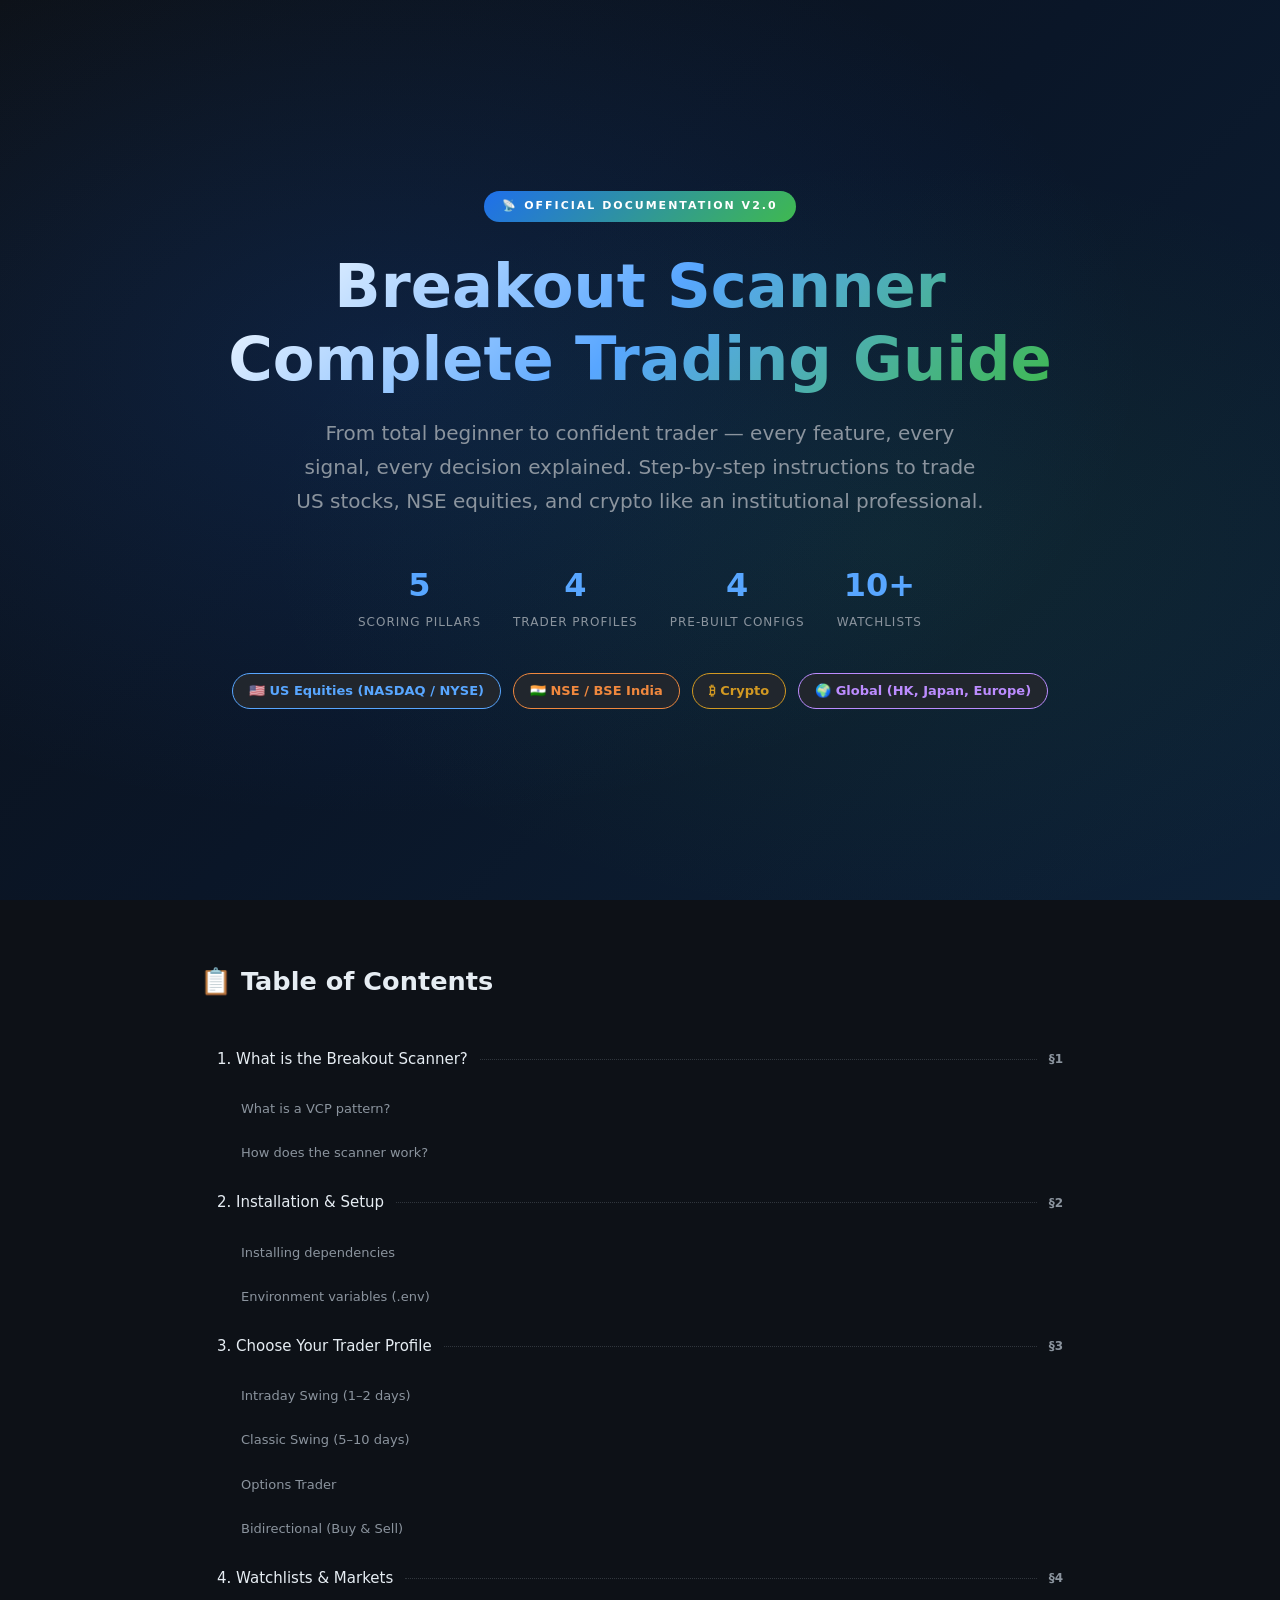
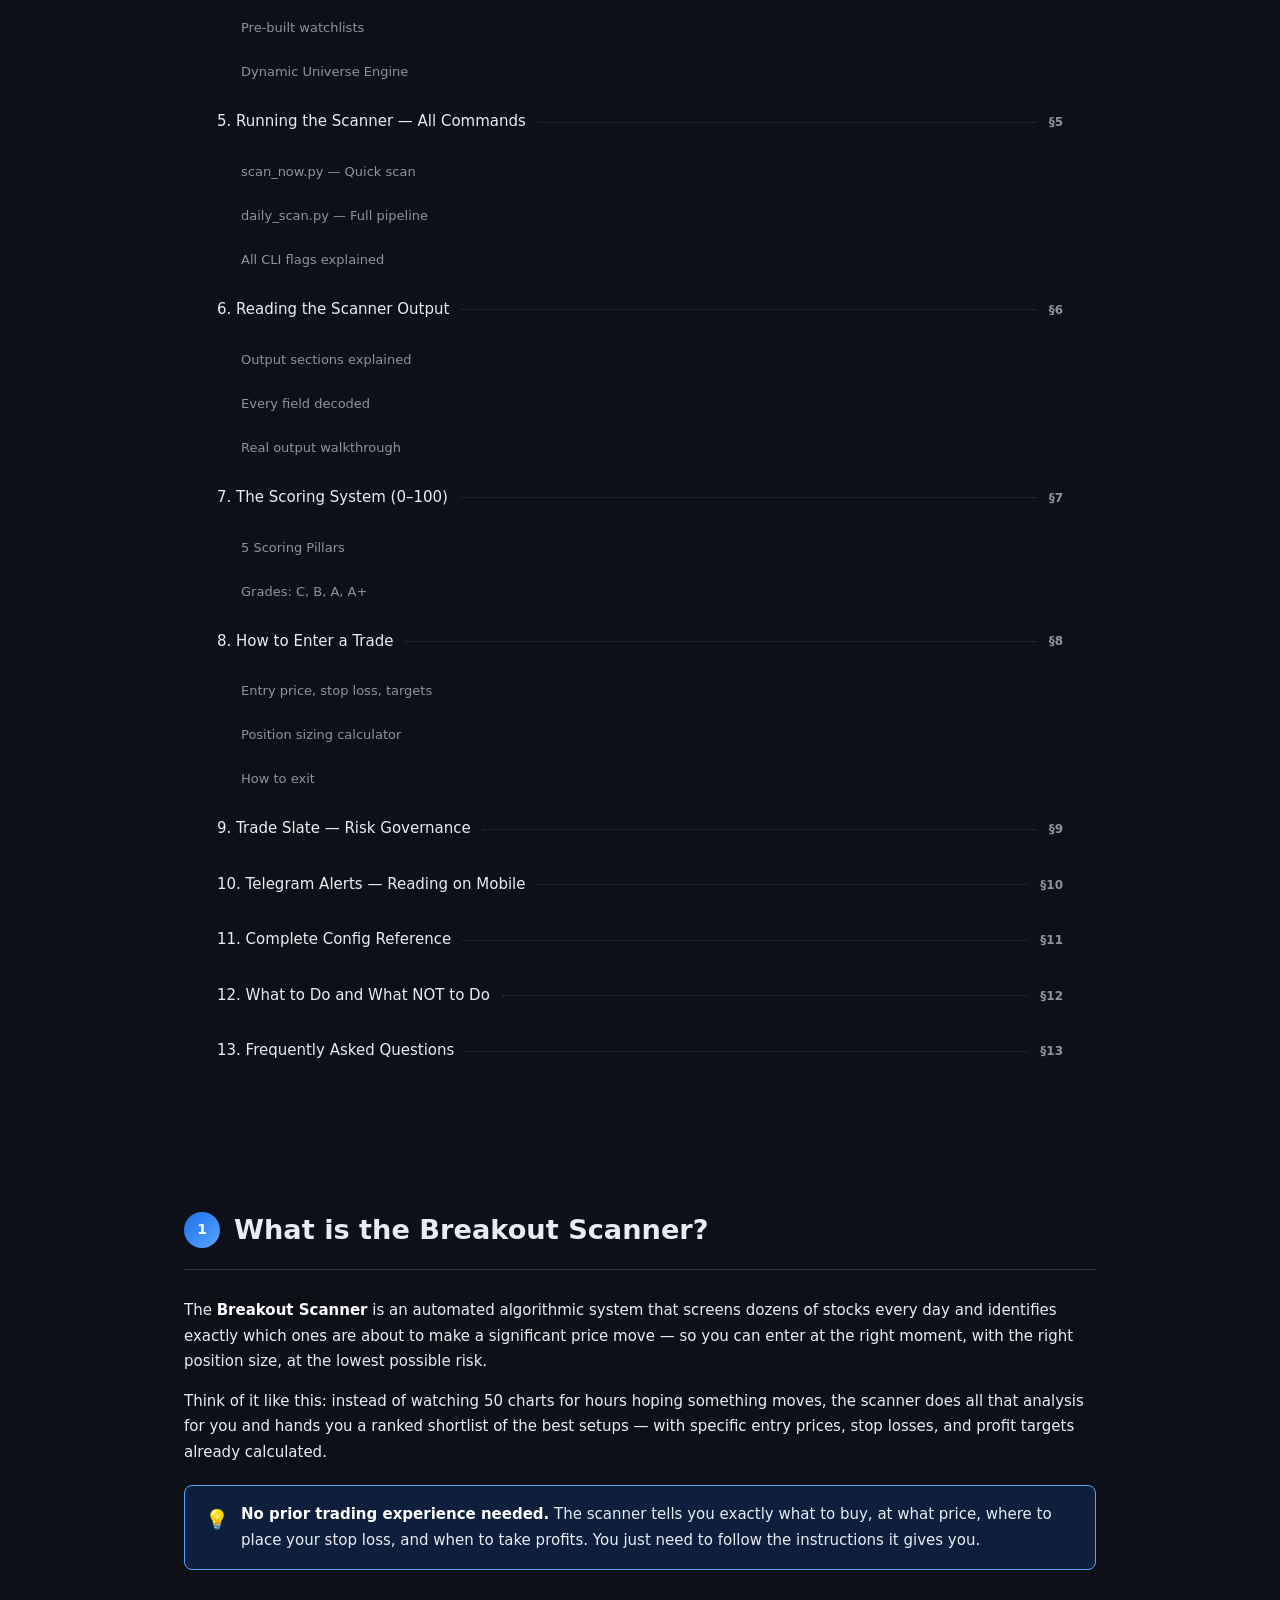
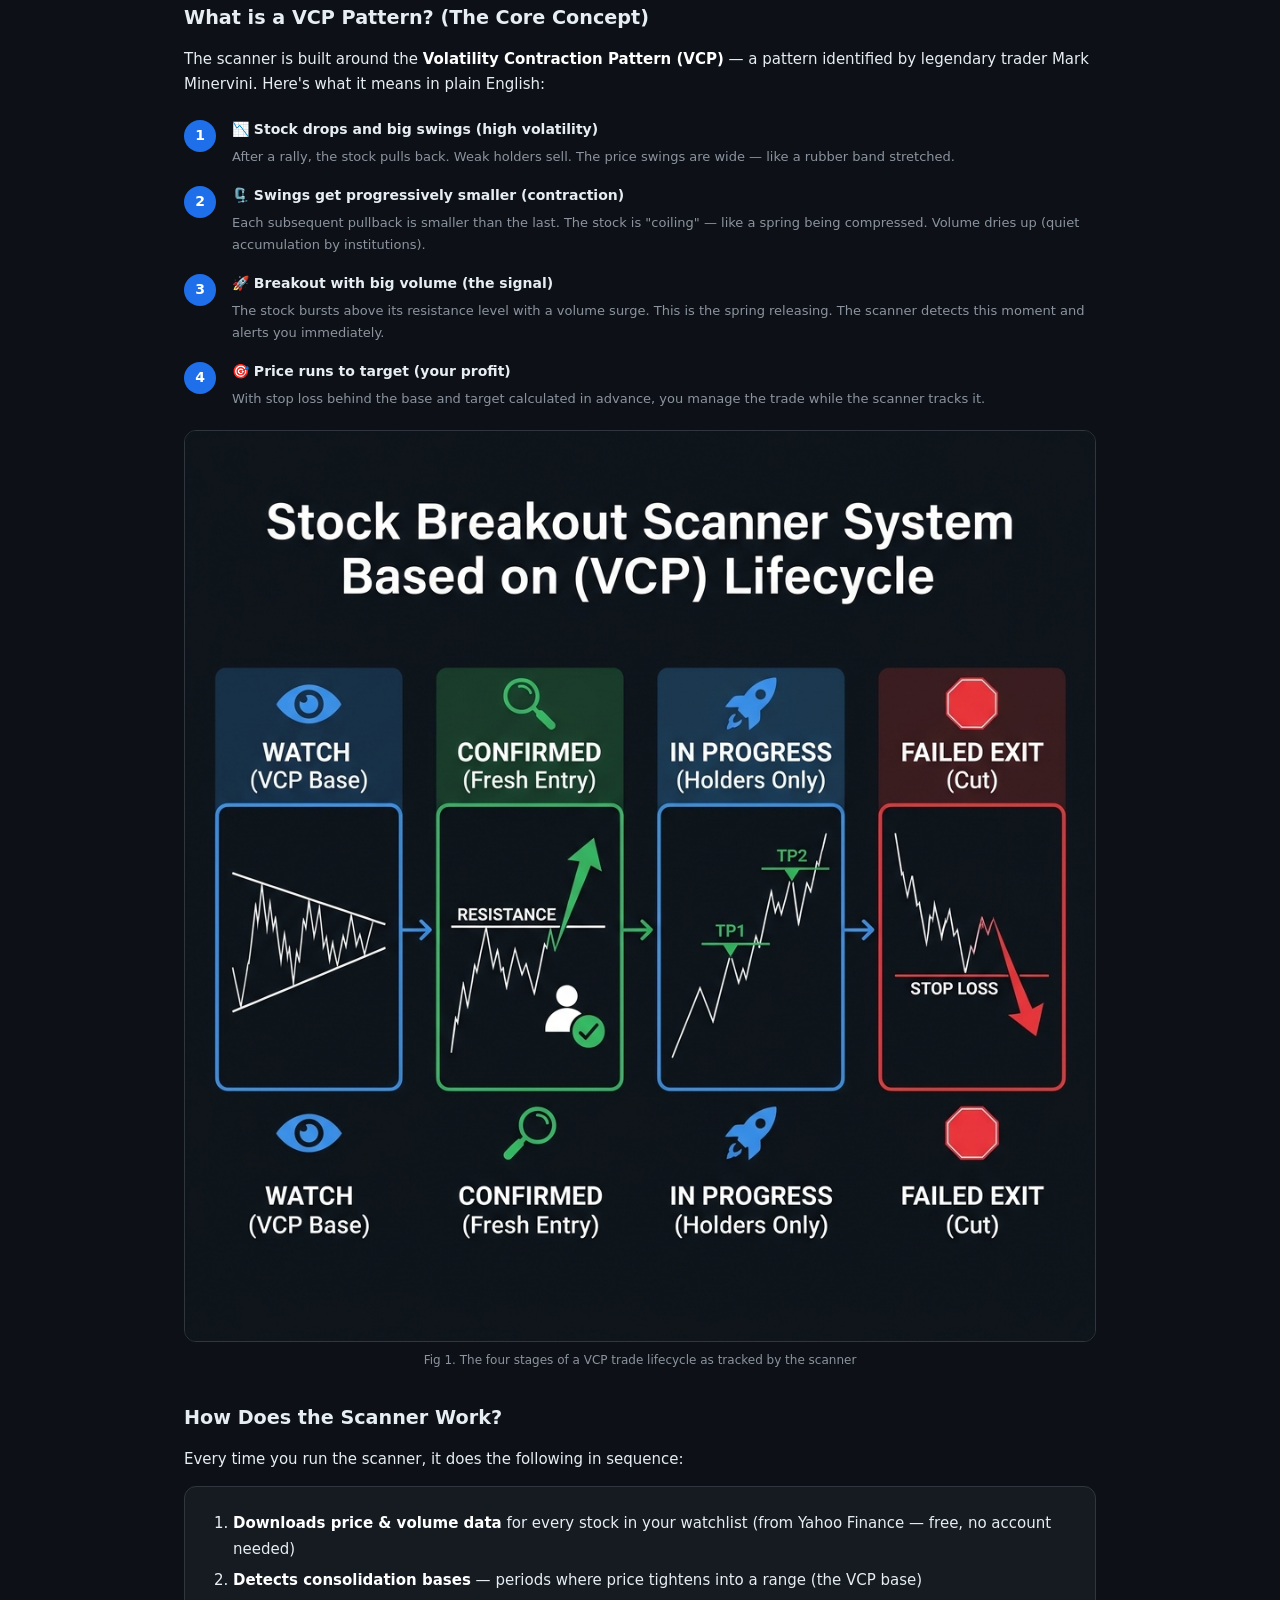
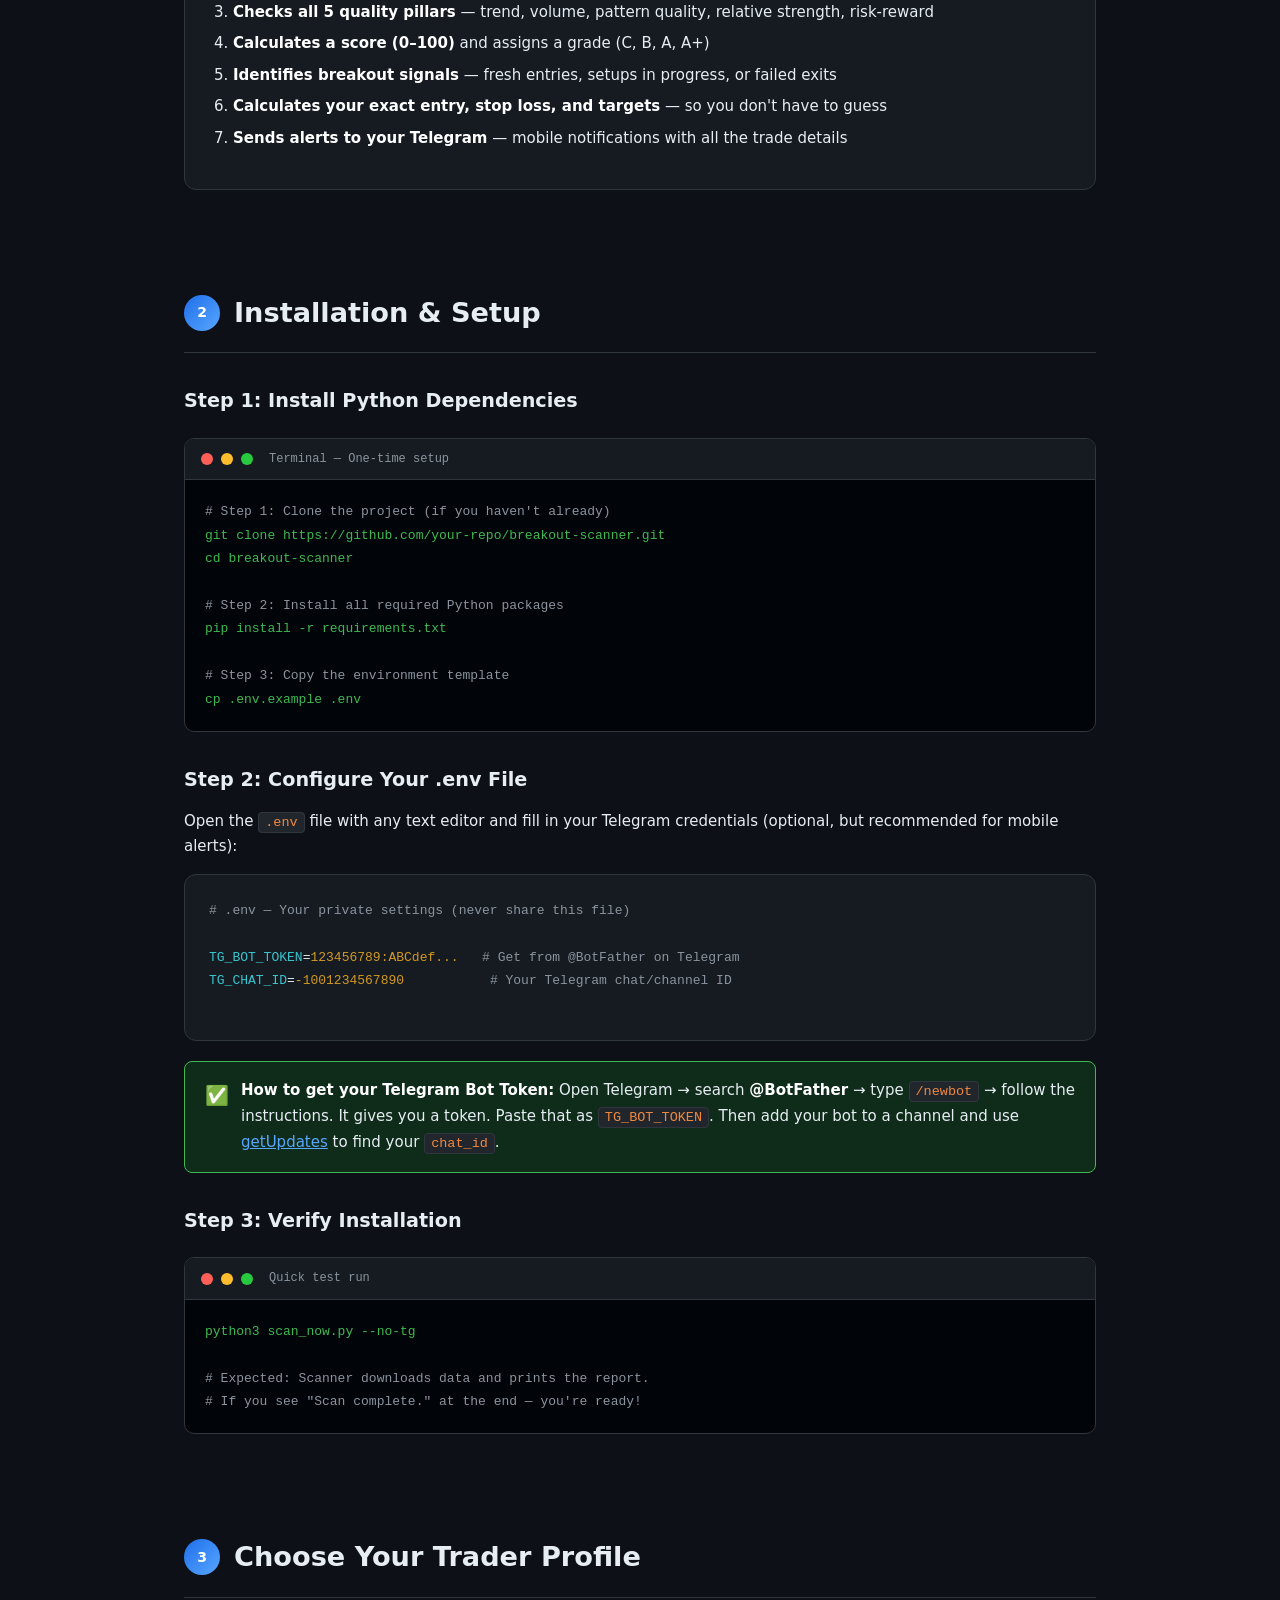
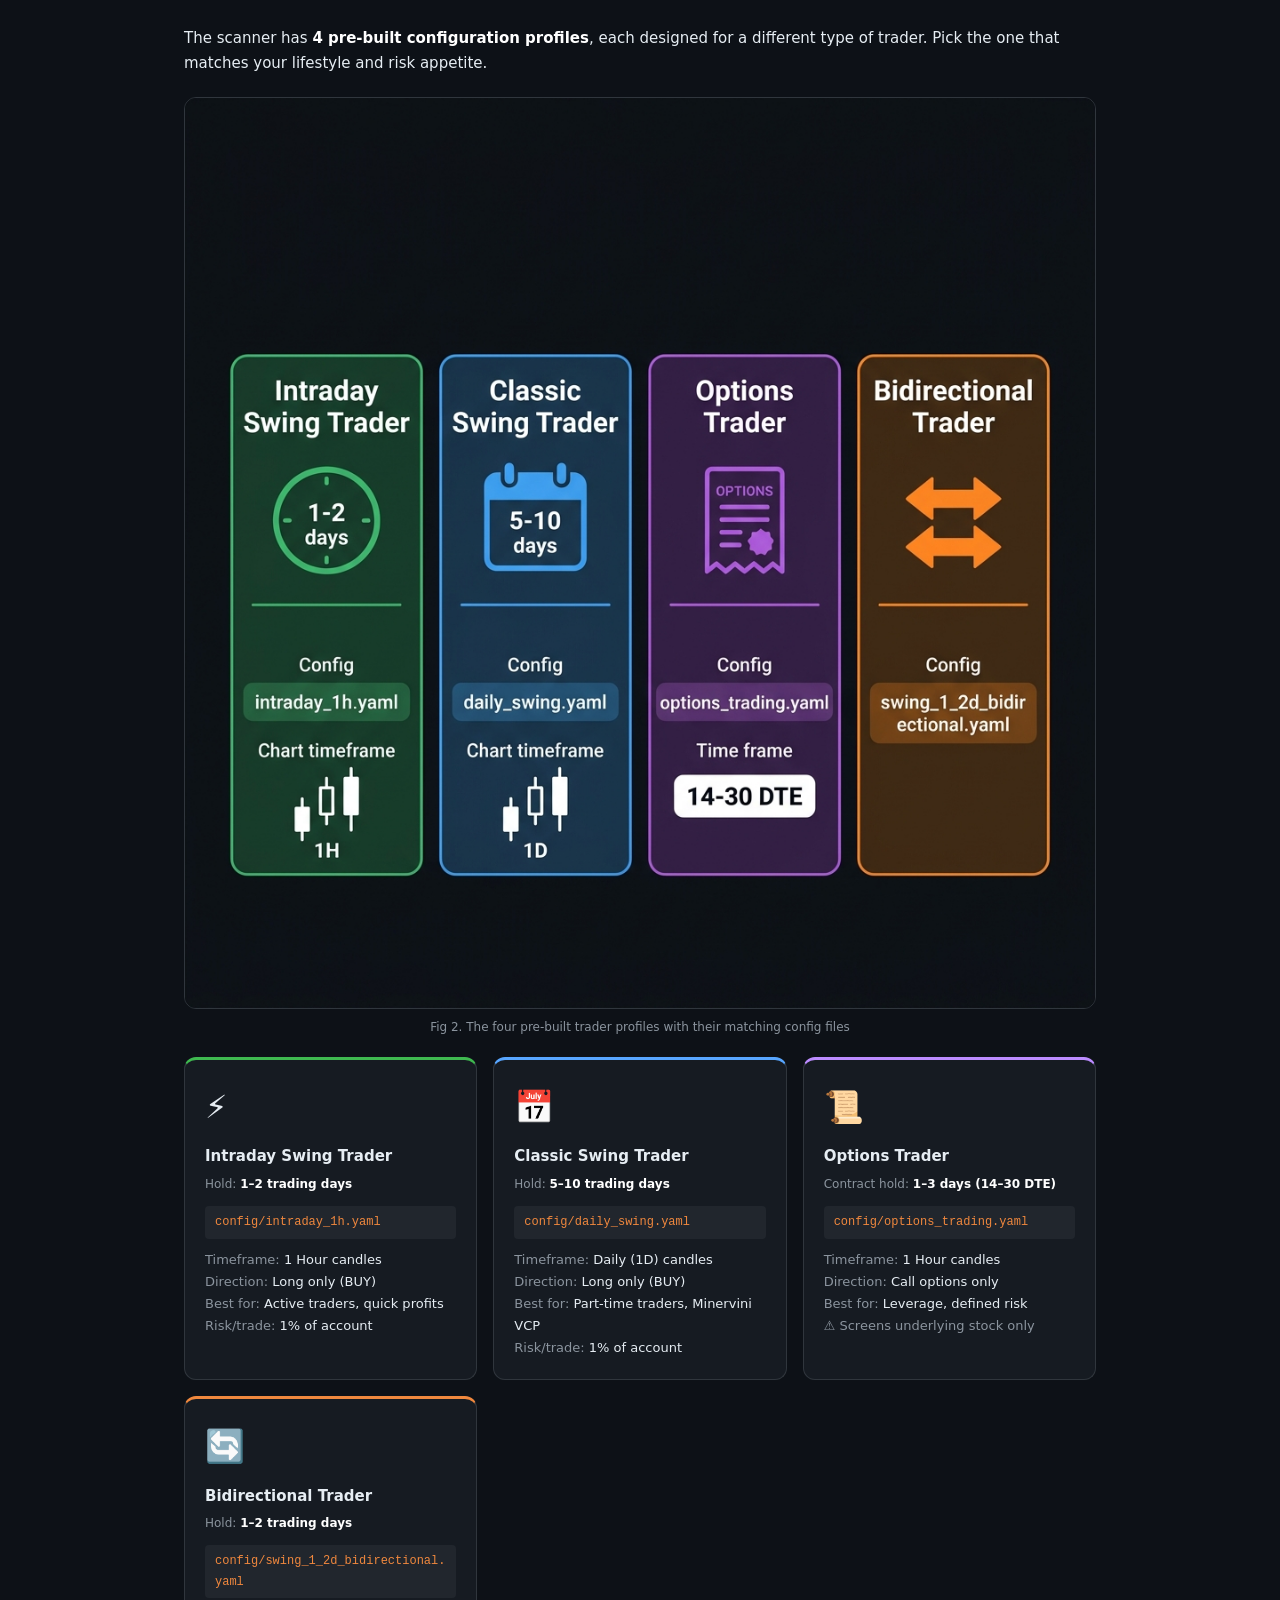
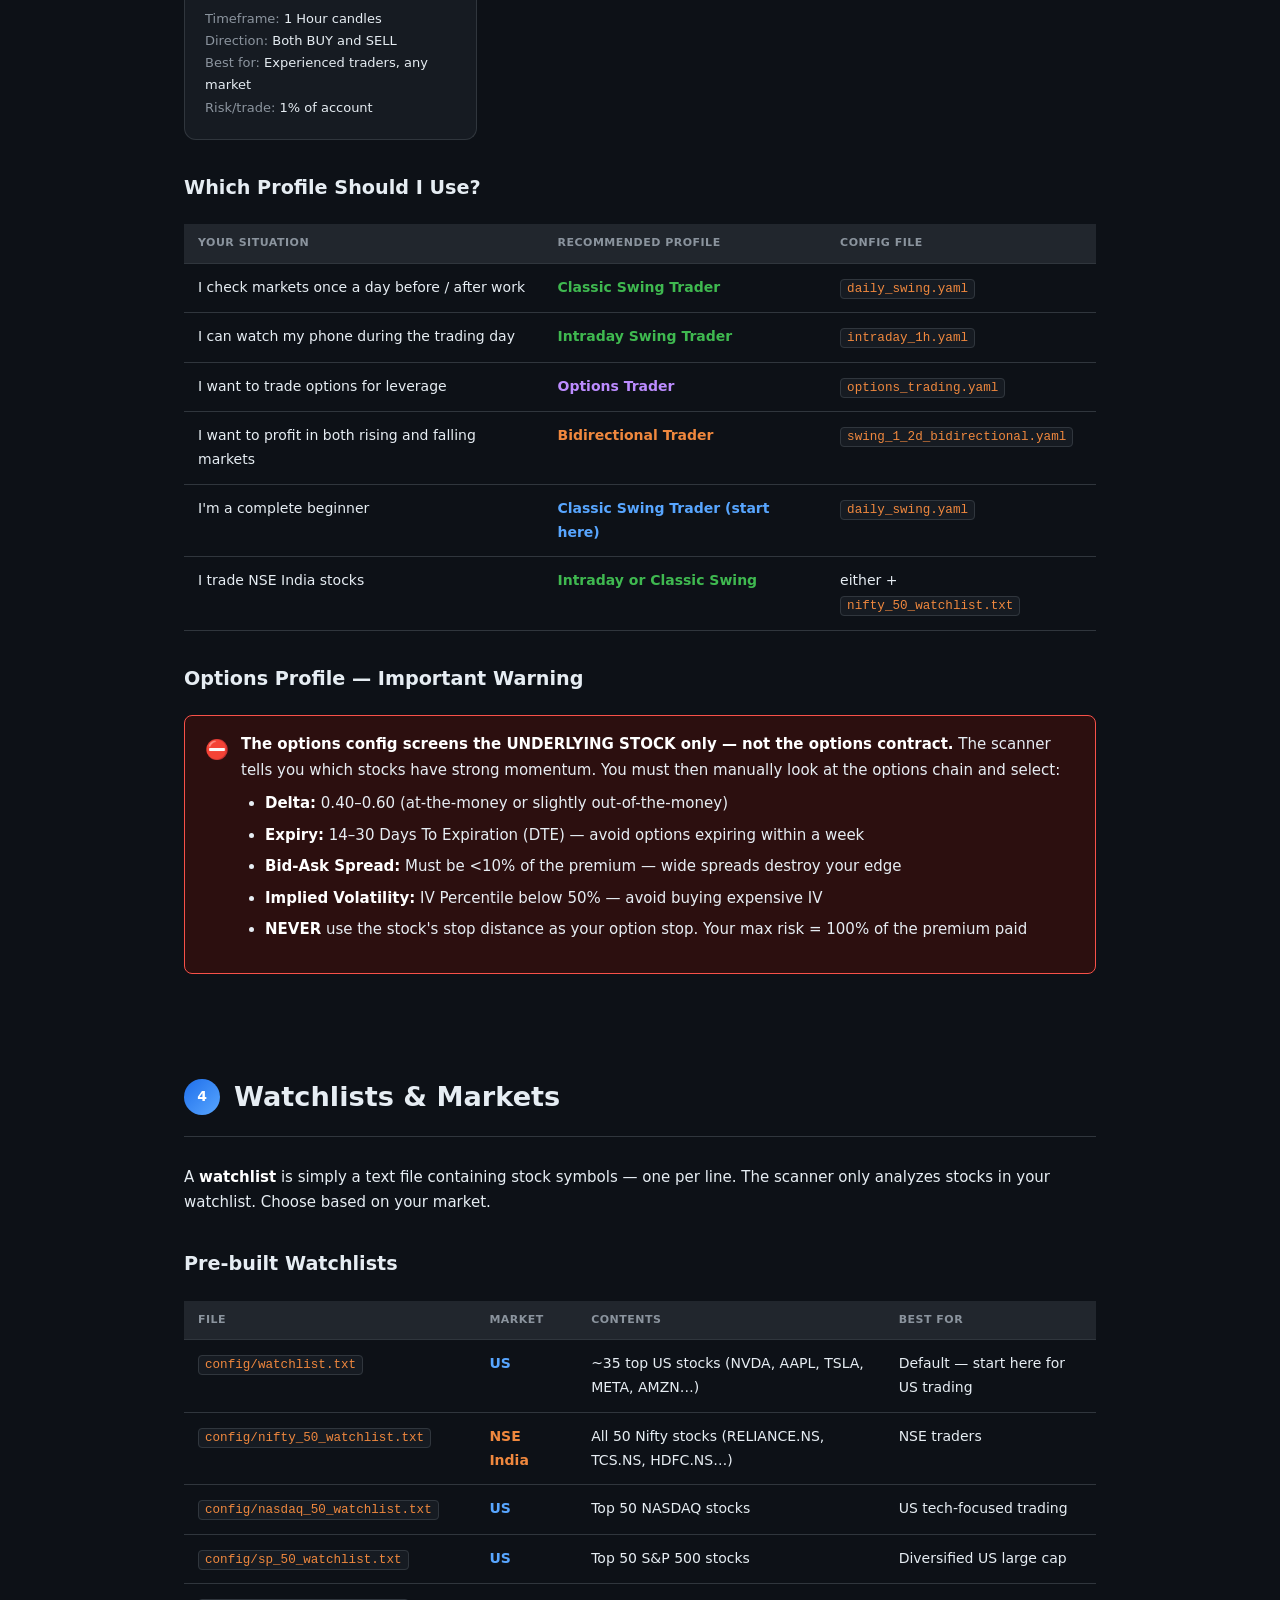
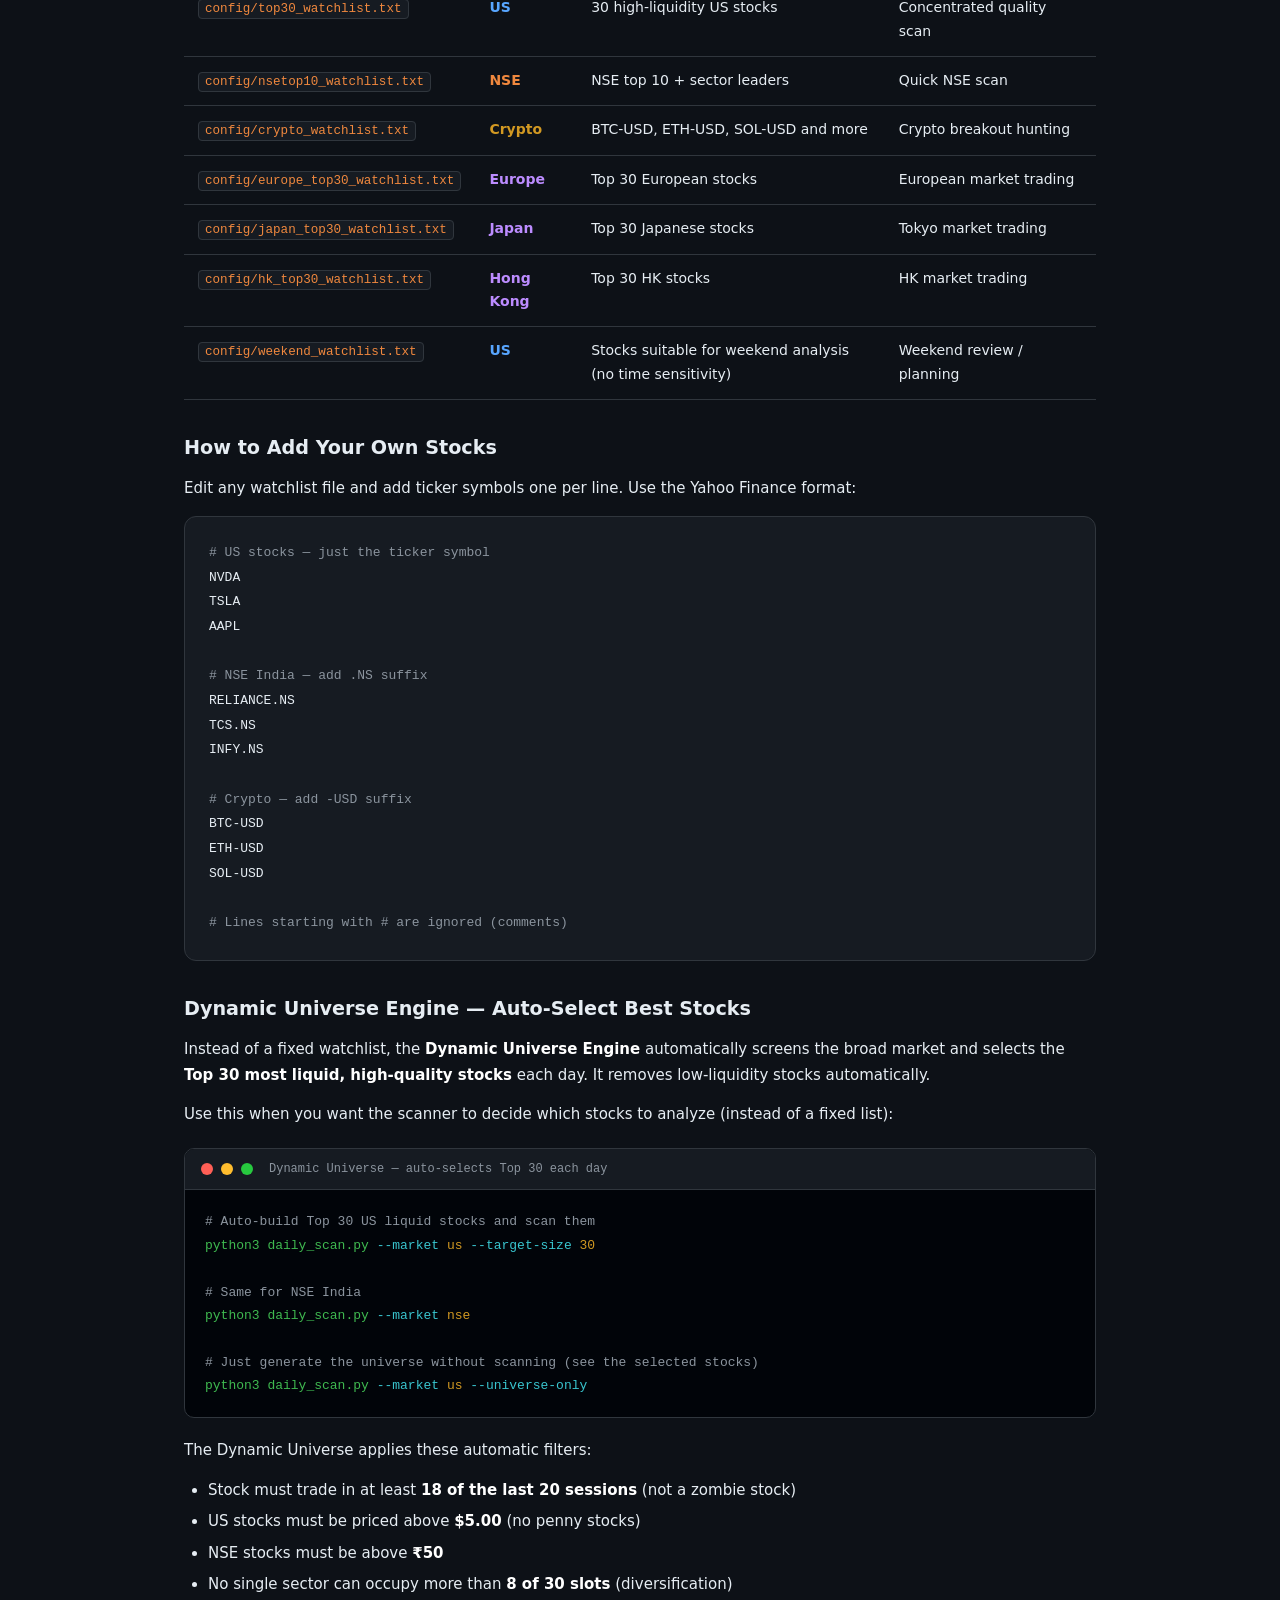
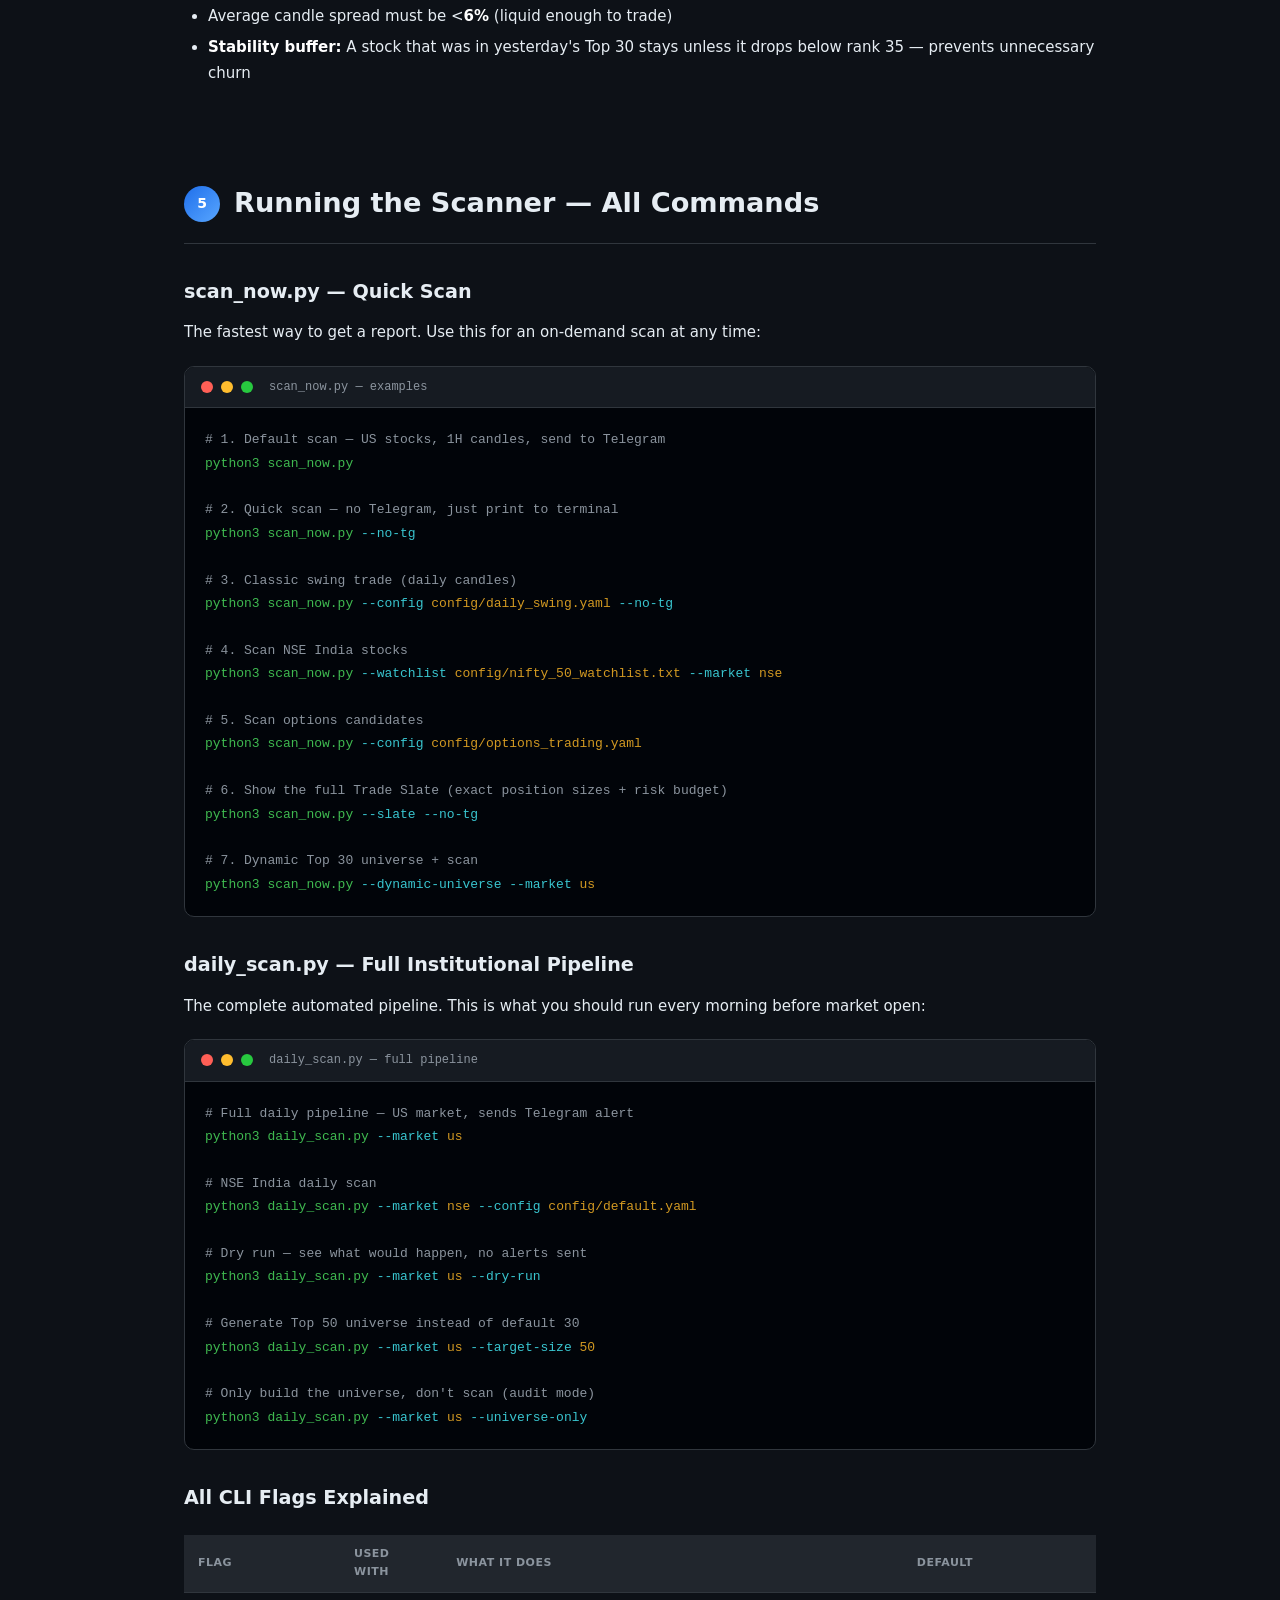
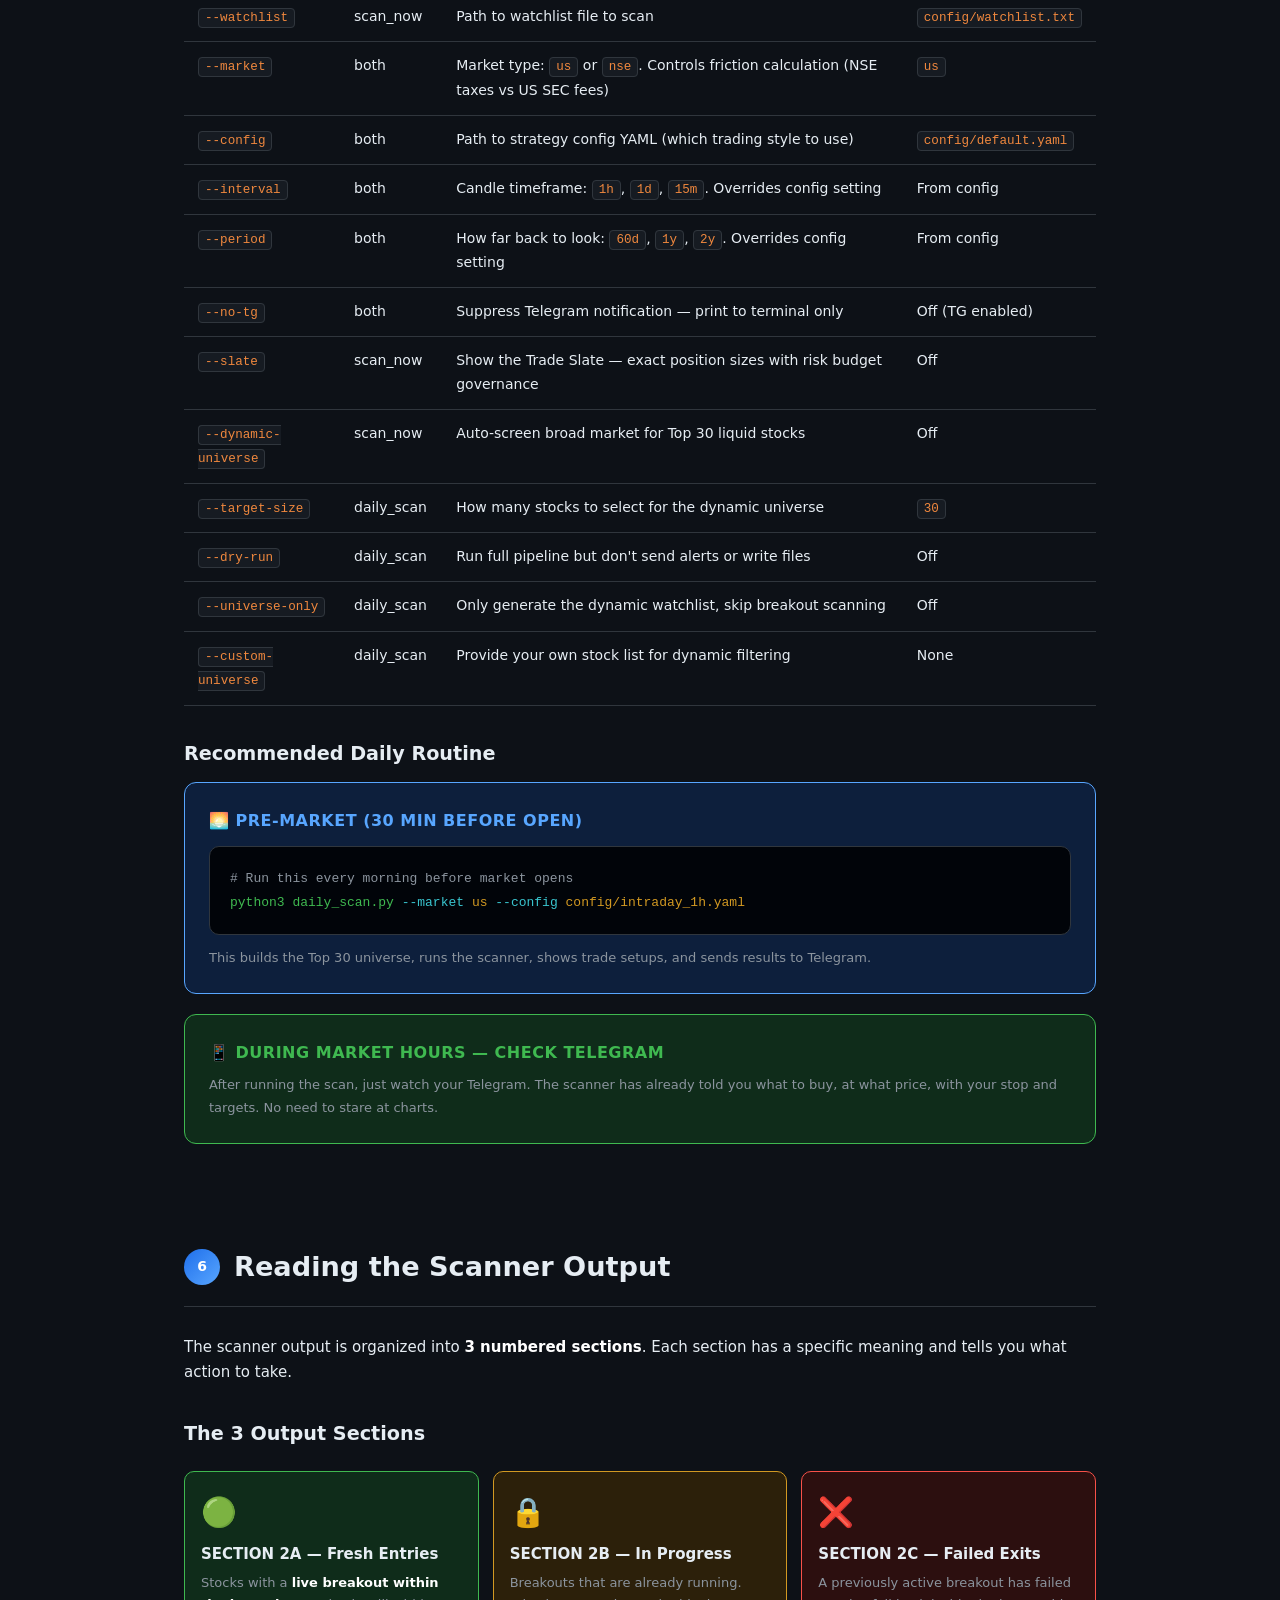
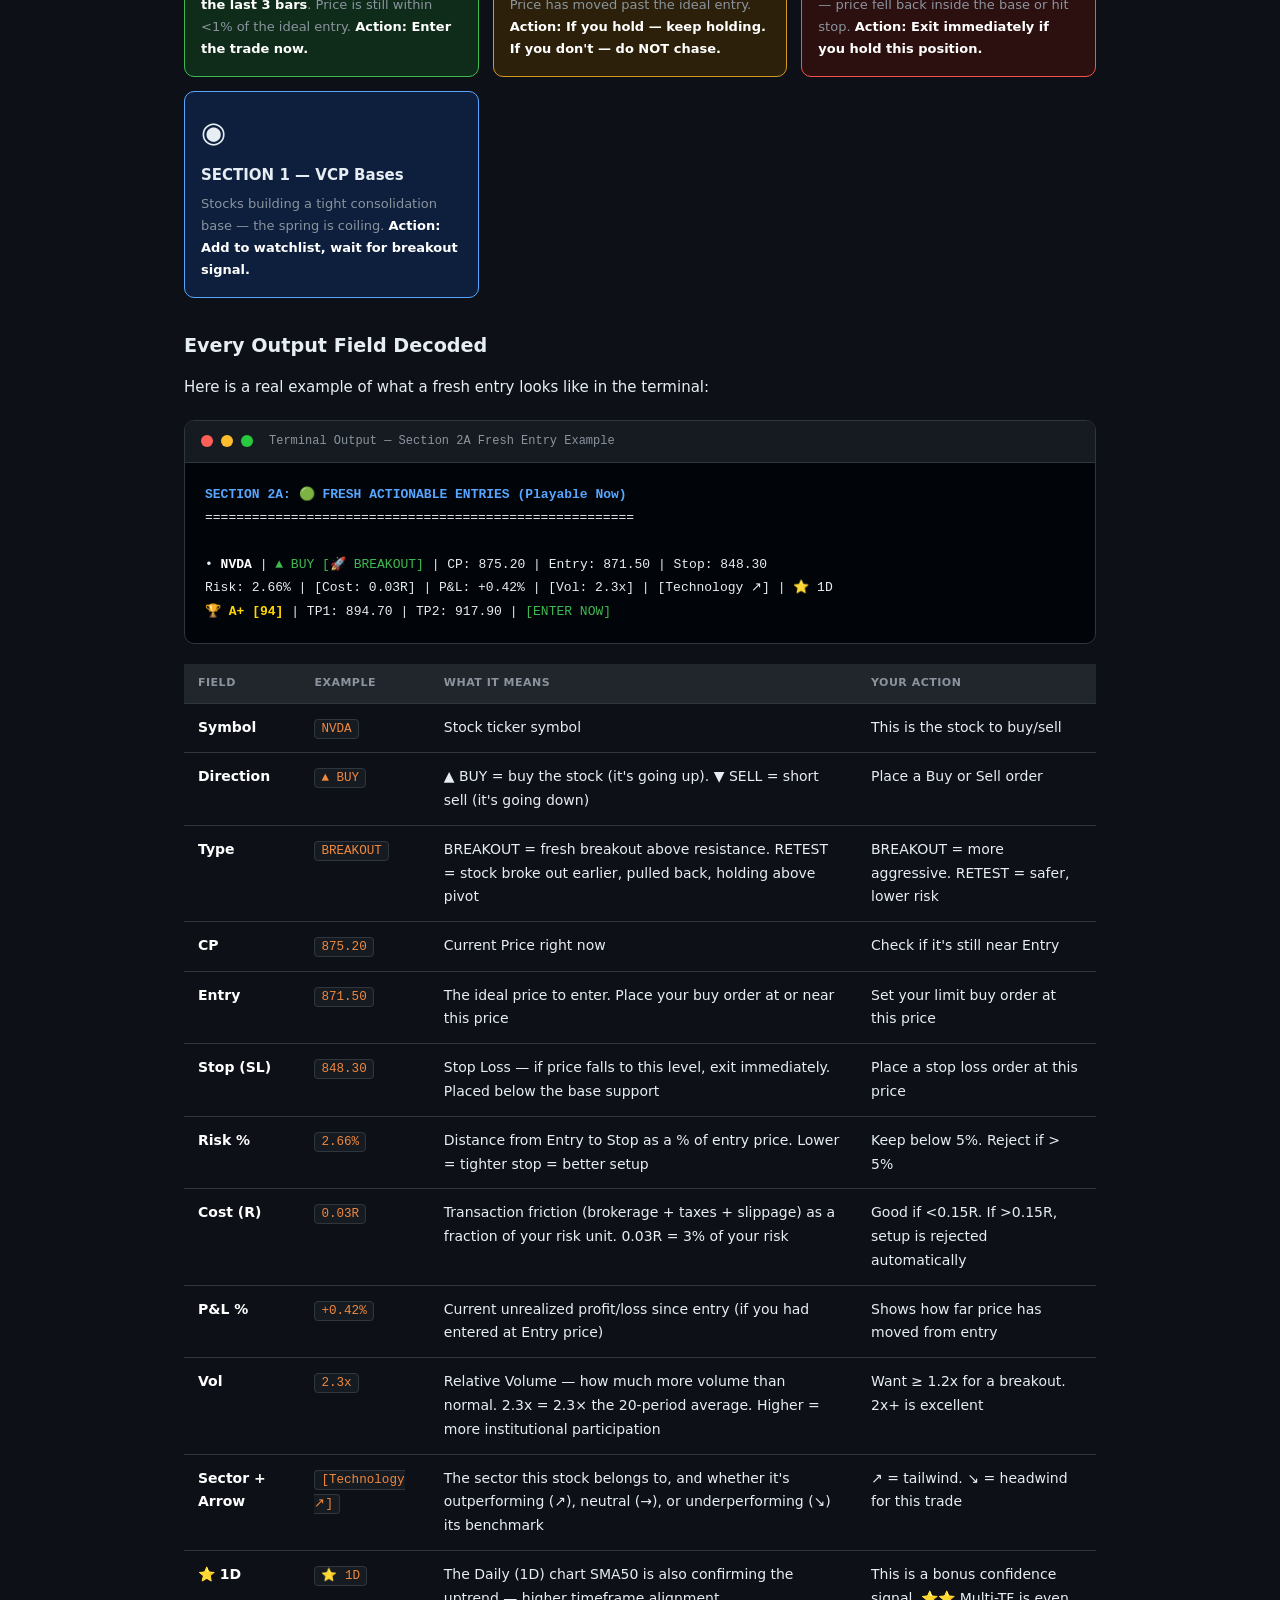
==== commit 3ab2deaf: "updated docs" ====
--- a/docs/beginner_guide.html
+++ b/docs/beginner_guide.html
@@ -1,371 +1,1704 @@
 <!DOCTYPE html>
 <html lang="en">
 <head>
-<meta charset="UTF-8" />
-<meta name="viewport" content="width=device-width, initial-scale=1.0"/>
-<title>Breakout Ready Scanner – Simple Trading Guide</title>
-<style>
-  @import url('https://fonts.googleapis.com/css2?family=Inter:wght@300;400;500;600;700;800&family=Merriweather:wght@400;700&display=swap');
-  :root {
-    --navy:#0D1B2A;--blue:#1A3C5E;--mid:#2A6496;--sky:#4A90D9;
-    --light:#D6E8FA;--pale:#F0F7FF;--white:#FFFFFF;--text:#1C2B3A;
-    --muted:#5A7898;--green:#2ECC71;--red:#E74C3C;--amber:#F39C12;
-  }
-  * { box-sizing:border-box;margin:0;padding:0; }
-  body { font-family:'Inter',sans-serif;color:var(--text);background:#f8fafc;font-size:13px;line-height:1.7; }
-  .page { width:794px;min-height:1123px;background:var(--white);margin:20px auto;position:relative;overflow:hidden;page-break-after:always;box-shadow:0 4px 30px rgba(0,0,0,.12); }
-  .footer { position:absolute;bottom:0;left:0;right:0;background:var(--navy);color:rgba(255,255,255,.55);font-size:10px;letter-spacing:.4px;padding:8px 36px;display:flex;justify-content:space-between;align-items:center; }
-  .hbar { background:var(--navy);color:var(--white);padding:12px 36px;font-size:10px;letter-spacing:.6px;font-weight:600;text-transform:uppercase;display:flex;justify-content:space-between; }
-  .hbar .dot { color:var(--sky); }
-  .content { padding:36px 48px 70px; }
-  .stag { display:inline-flex;align-items:center;gap:8px;background:var(--light);color:var(--blue);font-size:9px;font-weight:700;letter-spacing:1.2px;text-transform:uppercase;padding:4px 12px;border-radius:20px;margin-bottom:8px; }
-  h2 { font-size:20px;font-weight:700;color:var(--navy);margin-bottom:10px; }
-  h3 { font-size:14px;font-weight:700;color:var(--blue);margin-bottom:6px; }
-  h4 { font-size:12px;font-weight:700;color:var(--navy);margin-bottom:4px; }
-  p { margin-bottom:10px; }
-  ul,ol { margin:8px 0 10px 20px; }
-  li { margin-bottom:5px; }
-  .div { height:3px;background:linear-gradient(90deg,var(--sky) 0%,var(--light) 100%);border-radius:2px;margin:16px 0; }
-  .box { border-left:4px solid var(--sky);background:var(--pale);padding:12px 16px;border-radius:0 8px 8px 0;margin:12px 0; }
-  .box.g { border-color:var(--green);background:#f0fff6; }
-  .box.a { border-color:var(--amber);background:#fffbf0; }
-  .box.n { border-color:var(--navy);background:var(--light); }
-  .badge { display:inline-block;padding:2px 9px;border-radius:12px;font-size:10px;font-weight:700;letter-spacing:.5px;text-transform:uppercase; }
-  .rdy { background:#FFF3CD;color:#856404; }
-  .brk { background:#D4EDDA;color:#155724; }
-  .bkd { background:#F8D7DA;color:#721C24; }
-  table { width:100%;border-collapse:collapse;margin:12px 0;font-size:12px; }
-  th { background:var(--navy);color:var(--white);padding:8px 12px;text-align:left;font-size:10px;letter-spacing:.5px;font-weight:600; }
-  td { padding:8px 12px;border-bottom:1px solid #e8f0f8;vertical-align:top; }
-  tr:nth-child(even) td { background:var(--pale); }
-  .srow { display:flex;gap:14px;margin-bottom:10px;align-items:flex-start; }
-  .snum { flex-shrink:0;width:32px;height:32px;background:linear-gradient(135deg,var(--sky),var(--blue));color:white;border-radius:50%;display:flex;align-items:center;justify-content:center;font-weight:800;font-size:13px; }
-  .sbody h4 { margin-bottom:2px; }
-  .sbody p { margin-bottom:0;font-size:12px; }
-  .rule { display:flex;gap:10px;align-items:flex-start;padding:8px 12px;margin-bottom:6px;background:var(--pale);border-radius:8px;border:1px solid #cce3f9; }
-  .ri { font-size:16px;flex-shrink:0;margin-top:1px; }
-  .dgm { border:2px solid var(--light);border-radius:10px;padding:16px;margin:12px 0;background:var(--pale);text-align:center;font-size:11px; }
-  .dgm h4 { margin-bottom:10px;color:var(--blue);font-size:12px; }
-  .drow { display:flex;justify-content:center;align-items:center;gap:6px;margin:6px 0;flex-wrap:wrap; }
-  .dbox { border:2px solid var(--mid);background:var(--white);padding:6px 12px;border-radius:6px;font-weight:700;font-size:11px;color:var(--navy);min-width:80px; }
-  .dbox.g { border-color:var(--green);color:#1a7a44;background:#f0fff6; }
-  .dbox.a { border-color:var(--amber);color:#7d5800;background:#fffbf0; }
-  .dbox.n { border-color:var(--navy);background:var(--navy);color:white; }
-  .arr { font-size:18px;color:var(--sky);font-weight:700; }
-  .cgrid { display:grid;grid-template-columns:1fr 1fr;gap:14px;margin:12px 0; }
-  .ccard { border-radius:10px;padding:14px;border:2px solid transparent; }
-  .ccard.w { background:#fffbf0;border-color:var(--amber); }
-  .ccard.ac { background:#f0fff6;border-color:var(--green); }
-  .ccard h4 { margin-bottom:6px; }
-  .qgrid { display:grid;grid-template-columns:1fr 1fr;gap:10px;margin:12px 0; }
-  .qcard { background:var(--pale);border:1px solid #c5dff5;border-radius:8px;padding:12px 14px; }
-  .qcard h4 { color:var(--blue);margin-bottom:6px;font-size:11px; }
-  .qcard p { font-size:11px;margin:0; }
-  .ex { background:var(--navy);color:var(--white);border-radius:10px;padding:14px 18px;margin:10px 0;font-size:12px; }
-  /* Cover */
-  .cvbg { background:linear-gradient(150deg,var(--navy) 0%,var(--blue) 60%,#1a5276 100%);min-height:1123px;display:flex;flex-direction:column;position:relative;overflow:hidden; }
-  .c1 { position:absolute;top:-80px;right:-80px;width:380px;height:380px;border-radius:50%;background:rgba(74,144,217,.12);box-shadow:0 0 0 60px rgba(74,144,217,.07),0 0 0 120px rgba(74,144,217,.04); }
-  .c2 { position:absolute;bottom:-60px;left:-60px;width:280px;height:280px;border-radius:50%;background:rgba(0,180,216,.10);box-shadow:0 0 0 50px rgba(0,180,216,.05); }
-  .cin { position:relative;z-index:2;padding:70px 60px;flex:1;display:flex;flex-direction:column;justify-content:space-between; }
-  .clogo { display:flex;align-items:center;gap:10px;color:rgba(255,255,255,.7);font-size:11px;font-weight:600;letter-spacing:1px;text-transform:uppercase; }
-  .ldot { width:8px;height:8px;border-radius:50%;background:var(--sky);display:inline-block; }
-  .ctag { background:rgba(74,144,217,.25);border:1px solid rgba(74,144,217,.4);border-radius:6px;color:var(--sky);font-size:10px;font-weight:700;letter-spacing:1.2px;text-transform:uppercase;padding:5px 14px;display:inline-block;margin-bottom:18px; }
-  .ctitle { font-family:'Merriweather',serif;font-size:42px;font-weight:700;color:var(--white);line-height:1.2;margin-bottom:16px; }
-  .csub { font-size:15px;color:rgba(255,255,255,.75);line-height:1.6;max-width:550px;margin-bottom:30px; }
-  .cprom { background:linear-gradient(90deg,rgba(74,144,217,.3),rgba(74,144,217,.1));border-left:4px solid var(--sky);padding:14px 20px;border-radius:0 8px 8px 0;color:rgba(255,255,255,.9);font-size:13px;font-style:italic;max-width:500px;margin-bottom:40px; }
-  .chips { display:flex;gap:10px;flex-wrap:wrap; }
-  .chip { background:rgba(255,255,255,.1);border:1px solid rgba(255,255,255,.2);color:rgba(255,255,255,.8);padding:5px 14px;border-radius:20px;font-size:10px;font-weight:600;letter-spacing:.5px; }
-  .cbot { display:flex;justify-content:space-between;align-items:flex-end;padding-top:30px;border-top:1px solid rgba(255,255,255,.15);color:rgba(255,255,255,.5);font-size:10px; }
-  .cscan { width:80px;height:80px;border:2px solid rgba(74,144,217,.5);border-radius:12px;background:rgba(255,255,255,.05);display:flex;align-items:center;justify-content:center;font-size:30px; }
-  @media print { body{background:white;} .page{box-shadow:none;margin:0;} }
-</style>
+  <meta charset="UTF-8">
+  <meta name="viewport" content="width=device-width, initial-scale=1.0">
+  <title>Breakout Scanner — Complete Beginner's Guide to Trading Like a Pro</title>
+  <style>
+    /* ===================== PRINT & SCREEN RESET ===================== */
+    *, *::before, *::after { box-sizing: border-box; margin: 0; padding: 0; }
+
+    :root {
+      --bg:        #0d1117;
+      --bg2:       #161b22;
+      --bg3:       #21262d;
+      --border:    #30363d;
+      --text:      #e6edf3;
+      --muted:     #8b949e;
+      --green:     #3fb950;
+      --green-bg:  #0f2c1a;
+      --red:       #f85149;
+      --red-bg:    #2c0f0f;
+      --blue:      #58a6ff;
+      --blue-bg:   #0d1f3c;
+      --yellow:    #d29922;
+      --yellow-bg: #2c200a;
+      --purple:    #bc8cff;
+      --purple-bg: #1b0f2c;
+      --orange:    #f0883e;
+      --cyan:      #39c5cf;
+      --gold:      #ffd700;
+      --accent:    #1f6feb;
+      --radius:    8px;
+    }
+
+    html { scroll-behavior: smooth; }
+
+    body {
+      font-family: 'Segoe UI', system-ui, -apple-system, sans-serif;
+      background: var(--bg);
+      color: var(--text);
+      line-height: 1.7;
+      font-size: 15px;
+    }
+
+    /* ===================== COVER PAGE ===================== */
+    .cover {
+      background: linear-gradient(135deg, #0d1117 0%, #0a1628 50%, #0d2137 100%);
+      min-height: 100vh;
+      display: flex;
+      flex-direction: column;
+      align-items: center;
+      justify-content: center;
+      text-align: center;
+      padding: 60px 40px;
+      position: relative;
+      overflow: hidden;
+      page-break-after: always;
+    }
+    .cover::before {
+      content: '';
+      position: absolute;
+      inset: 0;
+      background: radial-gradient(ellipse at 30% 40%, rgba(31,111,235,0.15) 0%, transparent 60%),
+                  radial-gradient(ellipse at 70% 60%, rgba(63,185,80,0.08) 0%, transparent 50%);
+    }
+    .cover-badge {
+      background: linear-gradient(135deg, var(--accent), var(--green));
+      color: white;
+      font-size: 11px;
+      font-weight: 700;
+      letter-spacing: 2px;
+      text-transform: uppercase;
+      padding: 6px 18px;
+      border-radius: 20px;
+      margin-bottom: 28px;
+      position: relative;
+    }
+    .cover h1 {
+      font-size: clamp(2.2rem, 5vw, 3.8rem);
+      font-weight: 800;
+      line-height: 1.2;
+      background: linear-gradient(135deg, #ffffff 0%, #58a6ff 50%, #3fb950 100%);
+      -webkit-background-clip: text;
+      -webkit-text-fill-color: transparent;
+      background-clip: text;
+      margin-bottom: 20px;
+      position: relative;
+    }
+    .cover-subtitle {
+      font-size: 1.25rem;
+      color: var(--muted);
+      max-width: 700px;
+      margin-bottom: 40px;
+      position: relative;
+    }
+    .cover-meta {
+      display: flex;
+      gap: 32px;
+      flex-wrap: wrap;
+      justify-content: center;
+      position: relative;
+    }
+    .cover-meta-item {
+      text-align: center;
+    }
+    .cover-meta-item .num { font-size: 2rem; font-weight: 700; color: var(--blue); }
+    .cover-meta-item .label { font-size: 12px; color: var(--muted); text-transform: uppercase; letter-spacing: 1px; }
+    .cover-markets {
+      display: flex; gap: 12px; flex-wrap: wrap; justify-content: center;
+      margin-top: 40px; position: relative;
+    }
+    .market-chip {
+      background: var(--bg3); border: 1px solid var(--border);
+      border-radius: 20px; padding: 6px 16px; font-size: 13px; font-weight: 600;
+    }
+    .market-chip.us { border-color: var(--blue); color: var(--blue); }
+    .market-chip.nse { border-color: var(--orange); color: var(--orange); }
+    .market-chip.crypto { border-color: var(--yellow); color: var(--yellow); }
+    .market-chip.global { border-color: var(--purple); color: var(--purple); }
+
+    /* ===================== LAYOUT ===================== */
+    .container { max-width: 960px; margin: 0 auto; padding: 0 24px 80px; }
+
+    /* ===================== TOC ===================== */
+    .toc-page {
+      padding: 60px 40px;
+      max-width: 960px; margin: 0 auto;
+      page-break-after: always;
+    }
+    .toc-title { font-size: 1.6rem; font-weight: 700; margin-bottom: 32px; color: var(--text); }
+    .toc-section { margin-bottom: 8px; }
+    .toc-section a {
+      display: flex; justify-content: space-between; align-items: center;
+      text-decoration: none; color: var(--text);
+      padding: 10px 16px; border-radius: var(--radius);
+      border: 1px solid transparent;
+      transition: all 0.2s;
+    }
+    .toc-section a:hover { background: var(--bg2); border-color: var(--border); color: var(--blue); }
+    .toc-section a .dots { flex: 1; border-bottom: 1px dotted var(--border); margin: 0 12px; }
+    .toc-num { font-size: 12px; color: var(--muted); font-weight: 600; }
+    .toc-sub { padding-left: 24px; }
+    .toc-sub a { font-size: 13px; color: var(--muted); padding: 6px 16px; }
+
+    /* ===================== SECTIONS ===================== */
+    .section { padding: 64px 0 32px; page-break-inside: avoid; }
+    .section-header {
+      display: flex; align-items: center; gap: 14px;
+      margin-bottom: 28px; padding-bottom: 16px;
+      border-bottom: 1px solid var(--border);
+    }
+    .section-num {
+      background: linear-gradient(135deg, var(--accent), var(--blue));
+      color: white; font-size: 14px; font-weight: 700;
+      width: 36px; height: 36px; border-radius: 50%;
+      display: flex; align-items: center; justify-content: center;
+      flex-shrink: 0;
+    }
+    h2 { font-size: 1.7rem; font-weight: 700; }
+    h3 { font-size: 1.2rem; font-weight: 700; margin: 32px 0 12px; color: var(--text); }
+    h4 { font-size: 1rem; font-weight: 700; margin: 20px 0 8px; color: var(--muted); text-transform: uppercase; letter-spacing: 0.5px; }
+    p { margin-bottom: 14px; color: var(--text); }
+    ul, ol { padding-left: 24px; margin-bottom: 14px; }
+    li { margin-bottom: 6px; }
+    strong { color: white; }
+
+    /* ===================== CARDS ===================== */
+    .card {
+      background: var(--bg2); border: 1px solid var(--border);
+      border-radius: 12px; padding: 24px; margin-bottom: 20px;
+    }
+    .card-green { border-color: var(--green); background: var(--green-bg); }
+    .card-red { border-color: var(--red); background: var(--red-bg); }
+    .card-blue { border-color: var(--blue); background: var(--blue-bg); }
+    .card-yellow { border-color: var(--yellow); background: var(--yellow-bg); }
+    .card-purple { border-color: var(--purple); background: var(--purple-bg); }
+
+    .callout {
+      border-radius: var(--radius); padding: 16px 20px; margin: 20px 0;
+      display: flex; gap: 12px; align-items: flex-start;
+    }
+    .callout-icon { font-size: 1.2rem; flex-shrink: 0; margin-top: 2px; }
+    .callout-tip { background: #0f2c1a; border: 1px solid var(--green); }
+    .callout-warn { background: #2c200a; border: 1px solid var(--yellow); }
+    .callout-danger { background: #2c0f0f; border: 1px solid var(--red); }
+    .callout-info { background: #0d1f3c; border: 1px solid var(--blue); }
+
+    /* ===================== CODE / TERMINAL ===================== */
+    .terminal {
+      background: #010409; border: 1px solid var(--border);
+      border-radius: 10px; overflow: hidden; margin: 20px 0;
+      font-family: 'Cascadia Code', 'Fira Code', 'Courier New', monospace;
+    }
+    .terminal-bar {
+      background: #161b22; padding: 10px 16px;
+      display: flex; align-items: center; gap: 8px;
+      border-bottom: 1px solid var(--border);
+    }
+    .terminal-dot { width: 12px; height: 12px; border-radius: 50%; }
+    .td-red { background: #ff5f56; } .td-yellow { background: #ffbd2e; } .td-green { background: #27c93f; }
+    .terminal-title { font-size: 12px; color: var(--muted); margin-left: 8px; }
+    .terminal-body { padding: 20px; font-size: 13px; line-height: 1.8; overflow-x: auto; }
+    .t-cmd { color: var(--green); }
+    .t-flag { color: var(--cyan); }
+    .t-val { color: var(--yellow); }
+    .t-comment { color: var(--muted); }
+    .t-section { color: var(--blue); font-weight: bold; }
+    .t-good { color: var(--green); }
+    .t-bad { color: var(--red); }
+    .t-warn { color: var(--yellow); }
+    .t-grade { color: var(--gold); font-weight: bold; }
+    .t-dim { color: #555; }
+
+    code {
+      font-family: 'Cascadia Code', 'Fira Code', monospace;
+      background: var(--bg3); border: 1px solid var(--border);
+      border-radius: 4px; padding: 2px 6px; font-size: 0.9em; color: var(--orange);
+    }
+    pre code { background: none; border: none; padding: 0; }
+
+    /* ===================== TABLES ===================== */
+    .table-wrap { overflow-x: auto; margin: 20px 0; }
+    table { width: 100%; border-collapse: collapse; font-size: 14px; }
+    th {
+      background: var(--bg3); color: var(--muted);
+      font-size: 11px; font-weight: 700; letter-spacing: 0.5px; text-transform: uppercase;
+      padding: 10px 14px; text-align: left; border-bottom: 1px solid var(--border);
+    }
+    td { padding: 12px 14px; border-bottom: 1px solid var(--border); vertical-align: top; }
+    tr:hover td { background: var(--bg2); }
+    td.green { color: var(--green); font-weight: 600; }
+    td.red { color: var(--red); font-weight: 600; }
+    td.blue { color: var(--blue); font-weight: 600; }
+    td.yellow { color: var(--yellow); font-weight: 600; }
+    td.purple { color: var(--purple); font-weight: 600; }
+    td.orange { color: var(--orange); font-weight: 600; }
+    td code { background: var(--bg2); }
+
+    /* ===================== BADGES / TAGS ===================== */
+    .badge {
+      display: inline-block; font-size: 11px; font-weight: 700;
+      padding: 3px 10px; border-radius: 20px; text-transform: uppercase; letter-spacing: 0.5px;
+    }
+    .badge-green { background: var(--green-bg); color: var(--green); border: 1px solid var(--green); }
+    .badge-red { background: var(--red-bg); color: var(--red); border: 1px solid var(--red); }
+    .badge-blue { background: var(--blue-bg); color: var(--blue); border: 1px solid var(--blue); }
+    .badge-yellow { background: var(--yellow-bg); color: var(--yellow); border: 1px solid var(--yellow); }
+    .badge-purple { background: var(--purple-bg); color: var(--purple); border: 1px solid var(--purple); }
+    .badge-gold { background: rgba(255,215,0,0.1); color: var(--gold); border: 1px solid var(--gold); }
+
+    /* ===================== GRADE BOXES ===================== */
+    .grade-grid { display: grid; grid-template-columns: repeat(auto-fit, minmax(180px, 1fr)); gap: 14px; margin: 20px 0; }
+    .grade-box {
+      border-radius: 10px; padding: 16px; text-align: center;
+      border: 2px solid; transition: transform 0.2s;
+    }
+    .grade-box:hover { transform: translateY(-2px); }
+    .grade-ap { border-color: var(--gold); background: rgba(255,215,0,0.08); }
+    .grade-a { border-color: var(--green); background: var(--green-bg); }
+    .grade-b { border-color: var(--blue); background: var(--blue-bg); }
+    .grade-c { border-color: var(--border); background: var(--bg2); }
+    .grade-letter { font-size: 2.4rem; font-weight: 900; line-height: 1; }
+    .grade-ap .grade-letter { color: var(--gold); }
+    .grade-a .grade-letter { color: var(--green); }
+    .grade-b .grade-letter { color: var(--blue); }
+    .grade-c .grade-letter { color: var(--muted); }
+    .grade-range { font-size: 13px; color: var(--muted); margin: 4px 0; }
+    .grade-label { font-size: 12px; font-weight: 600; }
+    .grade-ap .grade-label { color: var(--gold); }
+    .grade-a .grade-label { color: var(--green); }
+    .grade-b .grade-label { color: var(--blue); }
+    .grade-c .grade-label { color: var(--muted); }
+
+    /* ===================== STATUS EXPLANATION ===================== */
+    .status-grid { display: grid; grid-template-columns: repeat(auto-fit, minmax(260px, 1fr)); gap: 14px; margin: 20px 0; }
+    .status-card { border-radius: 10px; padding: 16px; border: 1px solid; }
+    .status-enter { border-color: var(--green); background: var(--green-bg); }
+    .status-watch { border-color: var(--blue); background: var(--blue-bg); }
+    .status-hold { border-color: var(--yellow); background: var(--yellow-bg); }
+    .status-fail { border-color: var(--red); background: var(--red-bg); }
+    .status-emoji { font-size: 1.8rem; }
+    .status-name { font-size: 15px; font-weight: 700; margin: 6px 0 4px; }
+    .status-desc { font-size: 13px; color: var(--muted); }
+
+    /* ===================== STEP FLOW ===================== */
+    .steps { display: flex; flex-direction: column; gap: 16px; margin: 20px 0; }
+    .step { display: flex; gap: 16px; align-items: flex-start; }
+    .step-num {
+      width: 32px; height: 32px; border-radius: 50%; flex-shrink: 0;
+      background: var(--accent); color: white; font-weight: 700; font-size: 14px;
+      display: flex; align-items: center; justify-content: center; margin-top: 2px;
+    }
+    .step-content h4 { margin: 0 0 4px; font-size: 14px; color: var(--text); text-transform: none; letter-spacing: 0; }
+    .step-content p { margin: 0; font-size: 13px; color: var(--muted); }
+
+    /* ===================== PILLAR CARDS ===================== */
+    .pillars { display: grid; grid-template-columns: repeat(auto-fit, minmax(280px, 1fr)); gap: 16px; margin: 20px 0; }
+    .pillar {
+      background: var(--bg2); border: 1px solid var(--border);
+      border-radius: 10px; padding: 18px; border-top: 3px solid;
+    }
+    .pillar-title { font-size: 14px; font-weight: 700; margin-bottom: 6px; }
+    .pillar-score { font-size: 12px; color: var(--muted); margin-bottom: 10px; }
+    .pillar-desc { font-size: 13px; color: var(--muted); }
+    .p1 { border-top-color: var(--blue); } .p1 .pillar-title { color: var(--blue); }
+    .p2 { border-top-color: var(--cyan); } .p2 .pillar-title { color: var(--cyan); }
+    .p3 { border-top-color: var(--green); } .p3 .pillar-title { color: var(--green); }
+    .p4 { border-top-color: var(--orange); } .p4 .pillar-title { color: var(--orange); }
+    .p5 { border-top-color: var(--purple); } .p5 .pillar-title { color: var(--purple); }
+
+    /* ===================== TRADER PROFILES ===================== */
+    .trader-cards { display: grid; grid-template-columns: repeat(auto-fit, minmax(220px, 1fr)); gap: 16px; margin: 20px 0; }
+    .trader-card {
+      background: var(--bg2); border: 1px solid var(--border); border-radius: 12px;
+      padding: 20px; border-top: 3px solid;
+    }
+    .trader-icon { font-size: 2rem; margin-bottom: 10px; }
+    .trader-name { font-size: 15px; font-weight: 700; margin-bottom: 4px; }
+    .trader-hold { font-size: 12px; color: var(--muted); margin-bottom: 12px; }
+    .trader-config { font-size: 12px; background: var(--bg3); border-radius: 4px; padding: 6px 10px; font-family: monospace; color: var(--orange); margin-bottom: 10px; word-break: break-all; }
+    .trader-detail { font-size: 13px; color: var(--muted); }
+    .trader-detail span { color: var(--text); }
+    .tc1 { border-top-color: var(--green); } .tc2 { border-top-color: var(--blue); }
+    .tc3 { border-top-color: var(--purple); } .tc4 { border-top-color: var(--orange); }
+
+    /* ===================== IMAGES ===================== */
+    .doc-img {
+      width: 100%; border-radius: 12px; border: 1px solid var(--border);
+      margin: 20px 0; display: block;
+    }
+    .img-caption { text-align: center; font-size: 12px; color: var(--muted); margin-top: -12px; margin-bottom: 20px; }
+
+    /* ===================== CONFIG TABLE STYLES ===================== */
+    .config-group { margin-bottom: 32px; }
+    .config-group-title {
+      font-size: 13px; font-weight: 700; color: var(--muted);
+      text-transform: uppercase; letter-spacing: 1px;
+      padding: 8px 0; border-bottom: 1px solid var(--border); margin-bottom: 12px;
+    }
+
+    /* ===================== EXAMPLE TRADE CARD ===================== */
+    .trade-example {
+      background: var(--bg2); border: 1px solid var(--border);
+      border-radius: 12px; overflow: hidden; margin: 24px 0;
+    }
+    .trade-header {
+      padding: 14px 20px;
+      display: flex; justify-content: space-between; align-items: center;
+    }
+    .trade-header.buy { background: linear-gradient(90deg, var(--green-bg), transparent); border-bottom: 1px solid var(--green); }
+    .trade-header.sell { background: linear-gradient(90deg, var(--red-bg), transparent); border-bottom: 1px solid var(--red); }
+    .trade-header .symbol { font-size: 1.3rem; font-weight: 800; }
+    .trade-header.buy .symbol { color: var(--green); }
+    .trade-header.sell .symbol { color: var(--red); }
+    .trade-body { padding: 20px; display: grid; grid-template-columns: repeat(auto-fit, minmax(140px, 1fr)); gap: 16px; }
+    .trade-field label { font-size: 11px; color: var(--muted); text-transform: uppercase; letter-spacing: 0.5px; display: block; margin-bottom: 4px; }
+    .trade-field .val { font-size: 1.1rem; font-weight: 700; }
+    .trade-field .val.entry { color: var(--text); }
+    .trade-field .val.stop { color: var(--red); }
+    .trade-field .val.tp { color: var(--green); }
+    .trade-field .val.grade { color: var(--gold); }
+    .trade-field .val.risk { color: var(--yellow); }
+
+    /* ===================== DIVIDER ===================== */
+    .divider { height: 1px; background: var(--border); margin: 40px 0; }
+    .section-break { page-break-before: always; padding-top: 48px; }
+
+    /* ===================== FOOTER ===================== */
+    footer {
+      border-top: 1px solid var(--border);
+      padding: 40px; text-align: center;
+      color: var(--muted); font-size: 13px;
+    }
+    footer strong { color: var(--text); }
+
+    /* ===================== PRINT STYLES ===================== */
+    @media print {
+      body { background: white; color: #1a1a1a; font-size: 12pt; }
+      :root {
+        --bg: white; --bg2: #f6f8fa; --bg3: #edf0f3;
+        --border: #d0d7de; --text: #1f2328; --muted: #57606a;
+        --green: #1a7f37; --green-bg: #dafbe1;
+        --red: #cf222e; --red-bg: #fff5f5;
+        --blue: #0969da; --blue-bg: #ddf4ff;
+        --yellow: #9a6700; --yellow-bg: #fff8c5;
+        --purple: #8250df; --purple-bg: #fbefff;
+        --orange: #bc4c00; --gold: #b08800;
+        --cyan: #0550ae;
+      }
+      .cover { min-height: auto; padding: 40px 20px; background: #0969da !important; color: white; }
+      .cover h1 { -webkit-text-fill-color: white; color: white; }
+      .section { page-break-inside: avoid; }
+      .terminal { background: #f6f8fa; border: 1px solid #d0d7de; }
+      .terminal-bar { background: #edf0f3; }
+      .t-cmd { color: #1a7f37; } .t-flag { color: #0550ae; }
+      .t-good { color: #1a7f37; } .t-bad { color: #cf222e; }
+      .t-grade { color: #b08800; } .t-comment { color: #57606a; }
+      .t-section { color: #0969da; } .t-val { color: #bc4c00; }
+      .t-warn { color: #9a6700; } .t-dim { color: #999; }
+      a { color: #0969da; }
+      .cover::before { display: none; }
+      .no-print { display: none; }
+      .section-break { page-break-before: always; }
+    }
+
+    @media (max-width: 640px) {
+      .cover { padding: 40px 20px; }
+      .cover-meta { gap: 20px; }
+      .cover-meta-item .num { font-size: 1.4rem; }
+    }
+  </style>
 </head>
 <body>
 
-<!-- PAGE 1 COVER -->
-<div class="page">
-<div class="cvbg">
-  <div class="c1"></div><div class="c2"></div>
-  <div class="cin">
-    <div class="clogo"><span class="ldot"></span> Breakout Ready Scanner</div>
+<!-- ================================================================ COVER -->
+<div class="cover" id="top">
+  <div class="cover-badge">📡 Official Documentation v2.0</div>
+  <h1>Breakout Scanner<br>Complete Trading Guide</h1>
+  <p class="cover-subtitle">
+    From total beginner to confident trader — every feature, every signal, every decision explained.
+    Step-by-step instructions to trade US stocks, NSE equities, and crypto like an institutional professional.
+  </p>
+  <div class="cover-meta">
+    <div class="cover-meta-item"><div class="num">5</div><div class="label">Scoring Pillars</div></div>
+    <div class="cover-meta-item"><div class="num">4</div><div class="label">Trader Profiles</div></div>
+    <div class="cover-meta-item"><div class="num">4</div><div class="label">Pre-built Configs</div></div>
+    <div class="cover-meta-item"><div class="num">10+</div><div class="label">Watchlists</div></div>
+  </div>
+  <div class="cover-markets">
+    <span class="market-chip us">🇺🇸 US Equities (NASDAQ / NYSE)</span>
+    <span class="market-chip nse">🇮🇳 NSE / BSE India</span>
+    <span class="market-chip crypto">₿ Crypto</span>
+    <span class="market-chip global">🌍 Global (HK, Japan, Europe)</span>
+  </div>
+</div>
+
+<!-- ================================================================ TOC -->
+<div class="toc-page" id="toc">
+  <div class="toc-title">📋 Table of Contents</div>
+
+  <div class="toc-section"><a href="#s1"><span>1. What is the Breakout Scanner?</span><span class="dots"></span><span class="toc-num">§1</span></a></div>
+  <div class="toc-section toc-sub"><a href="#s1-vcp">What is a VCP pattern?</a></div>
+  <div class="toc-section toc-sub"><a href="#s1-howwork">How does the scanner work?</a></div>
+
+  <div class="toc-section"><a href="#s2"><span>2. Installation &amp; Setup</span><span class="dots"></span><span class="toc-num">§2</span></a></div>
+  <div class="toc-section toc-sub"><a href="#s2-install">Installing dependencies</a></div>
+  <div class="toc-section toc-sub"><a href="#s2-env">Environment variables (.env)</a></div>
+
+  <div class="toc-section"><a href="#s3"><span>3. Choose Your Trader Profile</span><span class="dots"></span><span class="toc-num">§3</span></a></div>
+  <div class="toc-section toc-sub"><a href="#s3-intraday">Intraday Swing (1–2 days)</a></div>
+  <div class="toc-section toc-sub"><a href="#s3-swing">Classic Swing (5–10 days)</a></div>
+  <div class="toc-section toc-sub"><a href="#s3-options">Options Trader</a></div>
+  <div class="toc-section toc-sub"><a href="#s3-bidir">Bidirectional (Buy &amp; Sell)</a></div>
+
+  <div class="toc-section"><a href="#s4"><span>4. Watchlists &amp; Markets</span><span class="dots"></span><span class="toc-num">§4</span></a></div>
+  <div class="toc-section toc-sub"><a href="#s4-wl">Pre-built watchlists</a></div>
+  <div class="toc-section toc-sub"><a href="#s4-dynuniverse">Dynamic Universe Engine</a></div>
+
+  <div class="toc-section"><a href="#s5"><span>5. Running the Scanner — All Commands</span><span class="dots"></span><span class="toc-num">§5</span></a></div>
+  <div class="toc-section toc-sub"><a href="#s5-scannow">scan_now.py — Quick scan</a></div>
+  <div class="toc-section toc-sub"><a href="#s5-daily">daily_scan.py — Full pipeline</a></div>
+  <div class="toc-section toc-sub"><a href="#s5-flags">All CLI flags explained</a></div>
+
+  <div class="toc-section"><a href="#s6"><span>6. Reading the Scanner Output</span><span class="dots"></span><span class="toc-num">§6</span></a></div>
+  <div class="toc-section toc-sub"><a href="#s6-sections">Output sections explained</a></div>
+  <div class="toc-section toc-sub"><a href="#s6-fields">Every field decoded</a></div>
+  <div class="toc-section toc-sub"><a href="#s6-realexample">Real output walkthrough</a></div>
+
+  <div class="toc-section"><a href="#s7"><span>7. The Scoring System (0–100)</span><span class="dots"></span><span class="toc-num">§7</span></a></div>
+  <div class="toc-section toc-sub"><a href="#s7-pillars">5 Scoring Pillars</a></div>
+  <div class="toc-section toc-sub"><a href="#s7-grades">Grades: C, B, A, A+</a></div>
+
+  <div class="toc-section"><a href="#s8"><span>8. How to Enter a Trade</span><span class="dots"></span><span class="toc-num">§8</span></a></div>
+  <div class="toc-section toc-sub"><a href="#s8-entry">Entry price, stop loss, targets</a></div>
+  <div class="toc-section toc-sub"><a href="#s8-sizing">Position sizing calculator</a></div>
+  <div class="toc-section toc-sub"><a href="#s8-exit">How to exit</a></div>
+
+  <div class="toc-section"><a href="#s9"><span>9. Trade Slate — Risk Governance</span><span class="dots"></span><span class="toc-num">§9</span></a></div>
+
+  <div class="toc-section"><a href="#s10"><span>10. Telegram Alerts — Reading on Mobile</span><span class="dots"></span><span class="toc-num">§10</span></a></div>
+
+  <div class="toc-section"><a href="#s11"><span>11. Complete Config Reference</span><span class="dots"></span><span class="toc-num">§11</span></a></div>
+
+  <div class="toc-section"><a href="#s12"><span>12. What to Do and What NOT to Do</span><span class="dots"></span><span class="toc-num">§12</span></a></div>
+
+  <div class="toc-section"><a href="#s13"><span>13. Frequently Asked Questions</span><span class="dots"></span><span class="toc-num">§13</span></a></div>
+</div>
+
+<!-- ================================================================ MAIN CONTENT -->
+<div class="container">
+
+<!-- ============================== SECTION 1 ============================== -->
+<div class="section" id="s1">
+  <div class="section-header">
+    <div class="section-num">1</div>
+    <h2>What is the Breakout Scanner?</h2>
+  </div>
+
+  <p>The <strong>Breakout Scanner</strong> is an automated algorithmic system that screens dozens of stocks every day and identifies exactly which ones are about to make a significant price move — so you can enter at the right moment, with the right position size, at the lowest possible risk.</p>
+
+  <p>Think of it like this: instead of watching 50 charts for hours hoping something moves, the scanner does all that analysis for you and hands you a ranked shortlist of the best setups — with specific entry prices, stop losses, and profit targets already calculated.</p>
+
+  <div class="callout callout-info">
+    <div class="callout-icon">💡</div>
     <div>
-      <div class="ctag">Beginner's Guide</div>
-      <div class="ctitle">Breakout Ready<br>Scanner</div>
-      <p class="csub">Simple Trading Guide — How to find and take high-probability breakout trades, even if you are completely new to the stock market.</p>
-      <div class="cprom">Follow this guide step-by-step and you will know exactly what to do, when to do it, and how much money to risk.</div>
-      <div class="chips">
-        <span class="chip">What is a breakout?</span>
-        <span class="chip">READY vs BREAKOUT</span>
-        <span class="chip">Entry, Stop Loss &amp; Targets</span>
-        <span class="chip">Risk Rules</span>
-        <span class="chip">Step-by-Step Guide</span>
+      <strong>No prior trading experience needed.</strong> The scanner tells you exactly what to buy, at what price, where to place your stop loss, and when to take profits. You just need to follow the instructions it gives you.
+    </div>
+  </div>
+
+  <h3 id="s1-vcp">What is a VCP Pattern? (The Core Concept)</h3>
+
+  <p>The scanner is built around the <strong>Volatility Contraction Pattern (VCP)</strong> — a pattern identified by legendary trader Mark Minervini. Here's what it means in plain English:</p>
+
+  <div class="steps">
+    <div class="step">
+      <div class="step-num">1</div>
+      <div class="step-content">
+        <h4>📉 Stock drops and big swings (high volatility)</h4>
+        <p>After a rally, the stock pulls back. Weak holders sell. The price swings are wide — like a rubber band stretched.</p>
       </div>
     </div>
-    <div class="cbot">
-      <div>
-        <div style="font-size:11px;color:rgba(255,255,255,.7);margin-bottom:4px;">Institutional-grade detection. Beginner-friendly language.</div>
-        <div>Version 1.0 &nbsp;·&nbsp; Phases 0-5 Complete &nbsp;·&nbsp; 105 Tests Verified</div>
+    <div class="step">
+      <div class="step-num">2</div>
+      <div class="step-content">
+        <h4>🗜️ Swings get progressively smaller (contraction)</h4>
+        <p>Each subsequent pullback is smaller than the last. The stock is "coiling" — like a spring being compressed. Volume dries up (quiet accumulation by institutions).</p>
       </div>
-      <div class="cscan">📡</div>
-    </div>
+    </div>
+    <div class="step">
+      <div class="step-num">3</div>
+      <div class="step-content">
+        <h4>🚀 Breakout with big volume (the signal)</h4>
+        <p>The stock bursts above its resistance level with a volume surge. This is the spring releasing. The scanner detects this moment and alerts you immediately.</p>
+      </div>
+    </div>
+    <div class="step">
+      <div class="step-num">4</div>
+      <div class="step-content">
+        <h4>🎯 Price runs to target (your profit)</h4>
+        <p>With stop loss behind the base and target calculated in advance, you manage the trade while the scanner tracks it.</p>
+      </div>
+    </div>
+  </div>
+
+  <img class="doc-img" src="vcp_lifecycle.png" alt="VCP Lifecycle: Watch → Confirmed → In Progress → Failed Exit">
+  <div class="img-caption">Fig 1. The four stages of a VCP trade lifecycle as tracked by the scanner</div>
+
+  <h3 id="s1-howwork">How Does the Scanner Work?</h3>
+
+  <p>Every time you run the scanner, it does the following in sequence:</p>
+
+  <div class="card">
+    <ol>
+      <li><strong>Downloads price &amp; volume data</strong> for every stock in your watchlist (from Yahoo Finance — free, no account needed)</li>
+      <li><strong>Detects consolidation bases</strong> — periods where price tightens into a range (the VCP base)</li>
+      <li><strong>Checks all 5 quality pillars</strong> — trend, volume, pattern quality, relative strength, risk-reward</li>
+      <li><strong>Calculates a score (0–100)</strong> and assigns a grade (C, B, A, A+)</li>
+      <li><strong>Identifies breakout signals</strong> — fresh entries, setups in progress, or failed exits</li>
+      <li><strong>Calculates your exact entry, stop loss, and targets</strong> — so you don't have to guess</li>
+      <li><strong>Sends alerts to your Telegram</strong> — mobile notifications with all the trade details</li>
+    </ol>
   </div>
 </div>
+
+<!-- ============================== SECTION 2 ============================== -->
+<div class="section section-break" id="s2">
+  <div class="section-header">
+    <div class="section-num">2</div>
+    <h2>Installation &amp; Setup</h2>
+  </div>
+
+  <h3 id="s2-install">Step 1: Install Python Dependencies</h3>
+
+  <div class="terminal">
+    <div class="terminal-bar">
+      <div class="terminal-dot td-red"></div>
+      <div class="terminal-dot td-yellow"></div>
+      <div class="terminal-dot td-green"></div>
+      <div class="terminal-title">Terminal — One-time setup</div>
+    </div>
+    <div class="terminal-body">
+<span class="t-comment"># Step 1: Clone the project (if you haven't already)</span><br>
+<span class="t-cmd">git clone https://github.com/your-repo/breakout-scanner.git</span><br>
+<span class="t-cmd">cd breakout-scanner</span><br><br>
+<span class="t-comment"># Step 2: Install all required Python packages</span><br>
+<span class="t-cmd">pip install -r requirements.txt</span><br><br>
+<span class="t-comment"># Step 3: Copy the environment template</span><br>
+<span class="t-cmd">cp .env.example .env</span>
+    </div>
+  </div>
+
+  <h3 id="s2-env">Step 2: Configure Your .env File</h3>
+
+  <p>Open the <code>.env</code> file with any text editor and fill in your Telegram credentials (optional, but recommended for mobile alerts):</p>
+
+  <div class="card">
+    <pre style="font-family: monospace; font-size: 13px; color: var(--text); line-height: 1.8;">
+<span style="color: var(--muted)"># .env — Your private settings (never share this file)</span>
+
+<span style="color: var(--cyan)">TG_BOT_TOKEN</span>=<span style="color: var(--yellow)">123456789:ABCdef...</span>   <span style="color: var(--muted)"># Get from @BotFather on Telegram</span>
+<span style="color: var(--cyan)">TG_CHAT_ID</span>=<span style="color: var(--yellow)">-1001234567890</span>           <span style="color: var(--muted)"># Your Telegram chat/channel ID</span>
+    </pre>
+  </div>
+
+  <div class="callout callout-tip">
+    <div class="callout-icon">✅</div>
+    <div>
+      <strong>How to get your Telegram Bot Token:</strong>
+      Open Telegram → search <strong>@BotFather</strong> → type <code>/newbot</code> → follow the instructions.
+      It gives you a token. Paste that as <code>TG_BOT_TOKEN</code>.
+      Then add your bot to a channel and use <a href="https://api.telegram.org/bot&lt;TOKEN&gt;/getUpdates" style="color: var(--blue)">getUpdates</a> to find your <code>chat_id</code>.
+    </div>
+  </div>
+
+  <h3>Step 3: Verify Installation</h3>
+
+  <div class="terminal">
+    <div class="terminal-bar">
+      <div class="terminal-dot td-red"></div><div class="terminal-dot td-yellow"></div><div class="terminal-dot td-green"></div>
+      <div class="terminal-title">Quick test run</div>
+    </div>
+    <div class="terminal-body">
+<span class="t-cmd">python3 scan_now.py --no-tg</span><br><br>
+<span class="t-comment"># Expected: Scanner downloads data and prints the report.</span><br>
+<span class="t-comment"># If you see "Scan complete." at the end — you're ready!</span>
+    </div>
+  </div>
 </div>
 
-<!-- PAGE 2 WHAT IS IT + PURPOSE -->
-<div class="page">
-<div class="hbar"><span><span class="dot">●</span> Breakout Ready Scanner</span><span>Beginner Guide</span></div>
-<div class="content">
-  <div class="stag">Chapter 1</div>
-  <h2>What is this Scanner?</h2>
-  <div class="div"></div>
-  <p>Think of the stock market like a huge supermarket with hundreds of items. Every day, some items quietly sit on the shelf. But once in a while, one item suddenly becomes very popular — its price jumps up fast. <strong>The Breakout Ready Scanner finds those items before they jump.</strong></p>
-  <div class="box n"><strong>Simple Definition:</strong> It is like a smart radar that scans many stocks every hour and tells you which ones are quietly coiling like a spring — ready to make a strong, fast move.</div>
-  <p>It does this automatically by checking five things for each stock:</p>
+<!-- ============================== SECTION 3 ============================== -->
+<div class="section section-break" id="s3">
+  <div class="section-header">
+    <div class="section-num">3</div>
+    <h2>Choose Your Trader Profile</h2>
+  </div>
+
+  <p>The scanner has <strong>4 pre-built configuration profiles</strong>, each designed for a different type of trader. Pick the one that matches your lifestyle and risk appetite.</p>
+
+  <img class="doc-img" src="trader_profiles.png" alt="4 Trader Profiles: Intraday, Classic Swing, Options, Bidirectional">
+  <div class="img-caption">Fig 2. The four pre-built trader profiles with their matching config files</div>
+
+  <div class="trader-cards">
+
+    <div class="trader-card tc1" id="s3-intraday">
+      <div class="trader-icon">⚡</div>
+      <div class="trader-name">Intraday Swing Trader</div>
+      <div class="trader-hold">Hold: <strong>1–2 trading days</strong></div>
+      <div class="trader-config">config/intraday_1h.yaml</div>
+      <div class="trader-detail">Timeframe: <span>1 Hour candles</span><br>Direction: <span>Long only (BUY)</span><br>Best for: <span>Active traders, quick profits</span><br>Risk/trade: <span>1% of account</span></div>
+    </div>
+
+    <div class="trader-card tc2" id="s3-swing">
+      <div class="trader-icon">📅</div>
+      <div class="trader-name">Classic Swing Trader</div>
+      <div class="trader-hold">Hold: <strong>5–10 trading days</strong></div>
+      <div class="trader-config">config/daily_swing.yaml</div>
+      <div class="trader-detail">Timeframe: <span>Daily (1D) candles</span><br>Direction: <span>Long only (BUY)</span><br>Best for: <span>Part-time traders, Minervini VCP</span><br>Risk/trade: <span>1% of account</span></div>
+    </div>
+
+    <div class="trader-card tc3" id="s3-options">
+      <div class="trader-icon">📜</div>
+      <div class="trader-name">Options Trader</div>
+      <div class="trader-hold">Contract hold: <strong>1–3 days (14–30 DTE)</strong></div>
+      <div class="trader-config">config/options_trading.yaml</div>
+      <div class="trader-detail">Timeframe: <span>1 Hour candles</span><br>Direction: <span>Call options only</span><br>Best for: <span>Leverage, defined risk</span><br>⚠️ Screens underlying stock only</div>
+    </div>
+
+    <div class="trader-card tc4" id="s3-bidir">
+      <div class="trader-icon">🔄</div>
+      <div class="trader-name">Bidirectional Trader</div>
+      <div class="trader-hold">Hold: <strong>1–2 trading days</strong></div>
+      <div class="trader-config">config/swing_1_2d_bidirectional.yaml</div>
+      <div class="trader-detail">Timeframe: <span>1 Hour candles</span><br>Direction: <span>Both BUY and SELL</span><br>Best for: <span>Experienced traders, any market</span><br>Risk/trade: <span>1% of account</span></div>
+    </div>
+
+  </div>
+
+  <h3>Which Profile Should I Use?</h3>
+
+  <div class="table-wrap">
+    <table>
+      <thead><tr><th>Your Situation</th><th>Recommended Profile</th><th>Config File</th></tr></thead>
+      <tbody>
+        <tr><td>I check markets once a day before / after work</td><td class="green">Classic Swing Trader</td><td><code>daily_swing.yaml</code></td></tr>
+        <tr><td>I can watch my phone during the trading day</td><td class="green">Intraday Swing Trader</td><td><code>intraday_1h.yaml</code></td></tr>
+        <tr><td>I want to trade options for leverage</td><td class="purple">Options Trader</td><td><code>options_trading.yaml</code></td></tr>
+        <tr><td>I want to profit in both rising and falling markets</td><td class="orange">Bidirectional Trader</td><td><code>swing_1_2d_bidirectional.yaml</code></td></tr>
+        <tr><td>I'm a complete beginner</td><td class="blue">Classic Swing Trader (start here)</td><td><code>daily_swing.yaml</code></td></tr>
+        <tr><td>I trade NSE India stocks</td><td class="green">Intraday or Classic Swing</td><td>either + <code>nifty_50_watchlist.txt</code></td></tr>
+      </tbody>
+    </table>
+  </div>
+
+  <h3>Options Profile — Important Warning</h3>
+  <div class="callout callout-danger">
+    <div class="callout-icon">⛔</div>
+    <div>
+      <strong>The options config screens the UNDERLYING STOCK only — not the options contract.</strong>
+      The scanner tells you which stocks have strong momentum. You must then manually look at the options chain and select:
+      <ul style="margin-top: 8px;">
+        <li><strong>Delta:</strong> 0.40–0.60 (at-the-money or slightly out-of-the-money)</li>
+        <li><strong>Expiry:</strong> 14–30 Days To Expiration (DTE) — avoid options expiring within a week</li>
+        <li><strong>Bid-Ask Spread:</strong> Must be &lt;10% of the premium — wide spreads destroy your edge</li>
+        <li><strong>Implied Volatility:</strong> IV Percentile below 50% — avoid buying expensive IV</li>
+        <li><strong>NEVER</strong> use the stock's stop distance as your option stop. Your max risk = 100% of the premium paid</li>
+      </ul>
+    </div>
+  </div>
+</div>
+
+<!-- ============================== SECTION 4 ============================== -->
+<div class="section section-break" id="s4">
+  <div class="section-header">
+    <div class="section-num">4</div>
+    <h2>Watchlists &amp; Markets</h2>
+  </div>
+
+  <p>A <strong>watchlist</strong> is simply a text file containing stock symbols — one per line. The scanner only analyzes stocks in your watchlist. Choose based on your market.</p>
+
+  <h3 id="s4-wl">Pre-built Watchlists</h3>
+
+  <div class="table-wrap">
+    <table>
+      <thead><tr><th>File</th><th>Market</th><th>Contents</th><th>Best For</th></tr></thead>
+      <tbody>
+        <tr>
+          <td><code>config/watchlist.txt</code></td>
+          <td class="blue">US</td>
+          <td>~35 top US stocks (NVDA, AAPL, TSLA, META, AMZN…)</td>
+          <td>Default — start here for US trading</td>
+        </tr>
+        <tr>
+          <td><code>config/nifty_50_watchlist.txt</code></td>
+          <td class="orange">NSE India</td>
+          <td>All 50 Nifty stocks (RELIANCE.NS, TCS.NS, HDFC.NS…)</td>
+          <td>NSE traders</td>
+        </tr>
+        <tr>
+          <td><code>config/nasdaq_50_watchlist.txt</code></td>
+          <td class="blue">US</td>
+          <td>Top 50 NASDAQ stocks</td>
+          <td>US tech-focused trading</td>
+        </tr>
+        <tr>
+          <td><code>config/sp_50_watchlist.txt</code></td>
+          <td class="blue">US</td>
+          <td>Top 50 S&amp;P 500 stocks</td>
+          <td>Diversified US large cap</td>
+        </tr>
+        <tr>
+          <td><code>config/top30_watchlist.txt</code></td>
+          <td class="blue">US</td>
+          <td>30 high-liquidity US stocks</td>
+          <td>Concentrated quality scan</td>
+        </tr>
+        <tr>
+          <td><code>config/nsetop10_watchlist.txt</code></td>
+          <td class="orange">NSE</td>
+          <td>NSE top 10 + sector leaders</td>
+          <td>Quick NSE scan</td>
+        </tr>
+        <tr>
+          <td><code>config/crypto_watchlist.txt</code></td>
+          <td class="yellow">Crypto</td>
+          <td>BTC-USD, ETH-USD, SOL-USD and more</td>
+          <td>Crypto breakout hunting</td>
+        </tr>
+        <tr>
+          <td><code>config/europe_top30_watchlist.txt</code></td>
+          <td class="purple">Europe</td>
+          <td>Top 30 European stocks</td>
+          <td>European market trading</td>
+        </tr>
+        <tr>
+          <td><code>config/japan_top30_watchlist.txt</code></td>
+          <td class="purple">Japan</td>
+          <td>Top 30 Japanese stocks</td>
+          <td>Tokyo market trading</td>
+        </tr>
+        <tr>
+          <td><code>config/hk_top30_watchlist.txt</code></td>
+          <td class="purple">Hong Kong</td>
+          <td>Top 30 HK stocks</td>
+          <td>HK market trading</td>
+        </tr>
+        <tr>
+          <td><code>config/weekend_watchlist.txt</code></td>
+          <td class="blue">US</td>
+          <td>Stocks suitable for weekend analysis (no time sensitivity)</td>
+          <td>Weekend review / planning</td>
+        </tr>
+      </tbody>
+    </table>
+  </div>
+
+  <h3>How to Add Your Own Stocks</h3>
+  <p>Edit any watchlist file and add ticker symbols one per line. Use the Yahoo Finance format:</p>
+  <div class="card">
+    <pre style="font-family: monospace; font-size: 13px; line-height: 1.9; color: var(--text);">
+<span style="color: var(--muted)"># US stocks — just the ticker symbol</span>
+NVDA
+TSLA
+AAPL
+
+<span style="color: var(--muted"># NSE India — add .NS suffix</span>
+RELIANCE.NS
+TCS.NS
+INFY.NS
+
+<span style="color: var(--muted)"># Crypto — add -USD suffix</span>
+BTC-USD
+ETH-USD
+SOL-USD
+
+<span style="color: var(--muted)"># Lines starting with # are ignored (comments)</span></pre>
+  </div>
+
+  <h3 id="s4-dynuniverse">Dynamic Universe Engine — Auto-Select Best Stocks</h3>
+
+  <p>Instead of a fixed watchlist, the <strong>Dynamic Universe Engine</strong> automatically screens the broad market and selects the <strong>Top 30 most liquid, high-quality stocks</strong> each day. It removes low-liquidity stocks automatically.</p>
+
+  <p>Use this when you want the scanner to decide which stocks to analyze (instead of a fixed list):</p>
+
+  <div class="terminal">
+    <div class="terminal-bar">
+      <div class="terminal-dot td-red"></div><div class="terminal-dot td-yellow"></div><div class="terminal-dot td-green"></div>
+      <div class="terminal-title">Dynamic Universe — auto-selects Top 30 each day</div>
+    </div>
+    <div class="terminal-body">
+<span class="t-comment"># Auto-build Top 30 US liquid stocks and scan them</span><br>
+<span class="t-cmd">python3 daily_scan.py</span> <span class="t-flag">--market</span> <span class="t-val">us</span> <span class="t-flag">--target-size</span> <span class="t-val">30</span><br><br>
+<span class="t-comment"># Same for NSE India</span><br>
+<span class="t-cmd">python3 daily_scan.py</span> <span class="t-flag">--market</span> <span class="t-val">nse</span><br><br>
+<span class="t-comment"># Just generate the universe without scanning (see the selected stocks)</span><br>
+<span class="t-cmd">python3 daily_scan.py</span> <span class="t-flag">--market</span> <span class="t-val">us</span> <span class="t-flag">--universe-only</span>
+    </div>
+  </div>
+
+  <p>The Dynamic Universe applies these automatic filters:</p>
   <ul>
-    <li>Is the price <strong>squeezing into a tight box?</strong> (like a rubber band being stretched)</li>
-    <li>Is the <strong>trading volume drying up?</strong> (fewer people buying or selling = calm before the storm)</li>
-    <li>Is the <strong>overall market trend going up?</strong></li>
-    <li>Is this stock <strong>stronger than similar stocks</strong> in its group?</li>
-    <li>Is the <strong>risk reasonable?</strong> (how far down the price would fall if you are wrong)</li>
+    <li>Stock must trade in at least <strong>18 of the last 20 sessions</strong> (not a zombie stock)</li>
+    <li>US stocks must be priced above <strong>$5.00</strong> (no penny stocks)</li>
+    <li>NSE stocks must be above <strong>₹50</strong></li>
+    <li>No single sector can occupy more than <strong>8 of 30 slots</strong> (diversification)</li>
+    <li>Average candle spread must be &lt;<strong>6%</strong> (liquid enough to trade)</li>
+    <li><strong>Stability buffer:</strong> A stock that was in yesterday's Top 30 stays unless it drops below rank 35 — prevents unnecessary churn</li>
   </ul>
-  <p>It then gives each stock a <strong>score from 0 to 100</strong>. Higher score = better setup. Grade A+ (90–100) = exceptional opportunity.</p>
-
-  <div style="height:16px;"></div>
-  <div class="stag">Chapter 2</div>
-  <h2>Why Does This Scanner Exist?</h2>
-  <div class="div"></div>
-  <div class="cgrid">
-    <div class="ccard w">
-      <h4>The Problem (Without the Scanner)</h4>
-      <p style="font-size:12px;">Most new traders buy a stock too early — before it is really ready. Then they sit in a losing trade for weeks, get frustrated, and sell at a loss. Or they buy too late — after the price has already jumped — and end up buying at the top.</p>
-    </div>
-    <div class="ccard ac">
-      <h4>The Solution (With the Scanner)</h4>
-      <p style="font-size:12px;">The scanner watches every stock for you all day. It tells you when a stock has finished its resting period and is about to move. You don't guess. You wait for the signal. This saves time, emotion, and most importantly — money.</p>
-    </div>
-  </div>
-  <div class="box g"><strong>The One-Line Benefit:</strong> It helps you wait for the right moment so your chances of a winning trade go up and confusion goes down.</div>
-  <p style="font-style:italic;color:var(--muted);font-size:12px;">Imagine you are baking a cake. You don't open the oven every 5 minutes to check. You wait until the timer goes off. The scanner is your timer. It tells you when the cake (trade) is ready.</p>
 </div>
-<div class="footer"><span>Breakout Ready Scanner – Beginner Guide</span><span>Page 2</span></div>
+
+<!-- ============================== SECTION 5 ============================== -->
+<div class="section section-break" id="s5">
+  <div class="section-header">
+    <div class="section-num">5</div>
+    <h2>Running the Scanner — All Commands</h2>
+  </div>
+
+  <h3 id="s5-scannow">scan_now.py — Quick Scan</h3>
+  <p>The fastest way to get a report. Use this for an on-demand scan at any time:</p>
+
+  <div class="terminal">
+    <div class="terminal-bar">
+      <div class="terminal-dot td-red"></div><div class="terminal-dot td-yellow"></div><div class="terminal-dot td-green"></div>
+      <div class="terminal-title">scan_now.py — examples</div>
+    </div>
+    <div class="terminal-body">
+<span class="t-comment"># 1. Default scan — US stocks, 1H candles, send to Telegram</span><br>
+<span class="t-cmd">python3 scan_now.py</span><br><br>
+
+<span class="t-comment"># 2. Quick scan — no Telegram, just print to terminal</span><br>
+<span class="t-cmd">python3 scan_now.py</span> <span class="t-flag">--no-tg</span><br><br>
+
+<span class="t-comment"># 3. Classic swing trade (daily candles)</span><br>
+<span class="t-cmd">python3 scan_now.py</span> <span class="t-flag">--config</span> <span class="t-val">config/daily_swing.yaml</span> <span class="t-flag">--no-tg</span><br><br>
+
+<span class="t-comment"># 4. Scan NSE India stocks</span><br>
+<span class="t-cmd">python3 scan_now.py</span> <span class="t-flag">--watchlist</span> <span class="t-val">config/nifty_50_watchlist.txt</span> <span class="t-flag">--market</span> <span class="t-val">nse</span><br><br>
+
+<span class="t-comment"># 5. Scan options candidates</span><br>
+<span class="t-cmd">python3 scan_now.py</span> <span class="t-flag">--config</span> <span class="t-val">config/options_trading.yaml</span><br><br>
+
+<span class="t-comment"># 6. Show the full Trade Slate (exact position sizes + risk budget)</span><br>
+<span class="t-cmd">python3 scan_now.py</span> <span class="t-flag">--slate</span> <span class="t-flag">--no-tg</span><br><br>
+
+<span class="t-comment"># 7. Dynamic Top 30 universe + scan</span><br>
+<span class="t-cmd">python3 scan_now.py</span> <span class="t-flag">--dynamic-universe</span> <span class="t-flag">--market</span> <span class="t-val">us</span>
+    </div>
+  </div>
+
+  <h3 id="s5-daily">daily_scan.py — Full Institutional Pipeline</h3>
+  <p>The complete automated pipeline. This is what you should run every morning before market open:</p>
+
+  <div class="terminal">
+    <div class="terminal-bar">
+      <div class="terminal-dot td-red"></div><div class="terminal-dot td-yellow"></div><div class="terminal-dot td-green"></div>
+      <div class="terminal-title">daily_scan.py — full pipeline</div>
+    </div>
+    <div class="terminal-body">
+<span class="t-comment"># Full daily pipeline — US market, sends Telegram alert</span><br>
+<span class="t-cmd">python3 daily_scan.py</span> <span class="t-flag">--market</span> <span class="t-val">us</span><br><br>
+
+<span class="t-comment"># NSE India daily scan</span><br>
+<span class="t-cmd">python3 daily_scan.py</span> <span class="t-flag">--market</span> <span class="t-val">nse</span> <span class="t-flag">--config</span> <span class="t-val">config/default.yaml</span><br><br>
+
+<span class="t-comment"># Dry run — see what would happen, no alerts sent</span><br>
+<span class="t-cmd">python3 daily_scan.py</span> <span class="t-flag">--market</span> <span class="t-val">us</span> <span class="t-flag">--dry-run</span><br><br>
+
+<span class="t-comment"># Generate Top 50 universe instead of default 30</span><br>
+<span class="t-cmd">python3 daily_scan.py</span> <span class="t-flag">--market</span> <span class="t-val">us</span> <span class="t-flag">--target-size</span> <span class="t-val">50</span><br><br>
+
+<span class="t-comment"># Only build the universe, don't scan (audit mode)</span><br>
+<span class="t-cmd">python3 daily_scan.py</span> <span class="t-flag">--market</span> <span class="t-val">us</span> <span class="t-flag">--universe-only</span>
+    </div>
+  </div>
+
+  <h3 id="s5-flags">All CLI Flags Explained</h3>
+
+  <div class="table-wrap">
+    <table>
+      <thead><tr><th>Flag</th><th>Used With</th><th>What It Does</th><th>Default</th></tr></thead>
+      <tbody>
+        <tr><td><code>--watchlist</code></td><td>scan_now</td><td>Path to watchlist file to scan</td><td><code>config/watchlist.txt</code></td></tr>
+        <tr><td><code>--market</code></td><td>both</td><td>Market type: <code>us</code> or <code>nse</code>. Controls friction calculation (NSE taxes vs US SEC fees)</td><td><code>us</code></td></tr>
+        <tr><td><code>--config</code></td><td>both</td><td>Path to strategy config YAML (which trading style to use)</td><td><code>config/default.yaml</code></td></tr>
+        <tr><td><code>--interval</code></td><td>both</td><td>Candle timeframe: <code>1h</code>, <code>1d</code>, <code>15m</code>. Overrides config setting</td><td>From config</td></tr>
+        <tr><td><code>--period</code></td><td>both</td><td>How far back to look: <code>60d</code>, <code>1y</code>, <code>2y</code>. Overrides config setting</td><td>From config</td></tr>
+        <tr><td><code>--no-tg</code></td><td>both</td><td>Suppress Telegram notification — print to terminal only</td><td>Off (TG enabled)</td></tr>
+        <tr><td><code>--slate</code></td><td>scan_now</td><td>Show the Trade Slate — exact position sizes with risk budget governance</td><td>Off</td></tr>
+        <tr><td><code>--dynamic-universe</code></td><td>scan_now</td><td>Auto-screen broad market for Top 30 liquid stocks</td><td>Off</td></tr>
+        <tr><td><code>--target-size</code></td><td>daily_scan</td><td>How many stocks to select for the dynamic universe</td><td><code>30</code></td></tr>
+        <tr><td><code>--dry-run</code></td><td>daily_scan</td><td>Run full pipeline but don't send alerts or write files</td><td>Off</td></tr>
+        <tr><td><code>--universe-only</code></td><td>daily_scan</td><td>Only generate the dynamic watchlist, skip breakout scanning</td><td>Off</td></tr>
+        <tr><td><code>--custom-universe</code></td><td>daily_scan</td><td>Provide your own stock list for dynamic filtering</td><td>None</td></tr>
+      </tbody>
+    </table>
+  </div>
+
+  <h3>Recommended Daily Routine</h3>
+  <div class="card card-blue">
+    <h4 style="color: var(--blue); margin-top: 0;">🌅 Pre-Market (30 min before open)</h4>
+    <div class="terminal" style="margin: 12px 0;">
+      <div class="terminal-body">
+<span class="t-comment"># Run this every morning before market opens</span><br>
+<span class="t-cmd">python3 daily_scan.py</span> <span class="t-flag">--market</span> <span class="t-val">us</span> <span class="t-flag">--config</span> <span class="t-val">config/intraday_1h.yaml</span>
+      </div>
+    </div>
+    <p style="margin: 0; font-size: 13px; color: var(--muted)">This builds the Top 30 universe, runs the scanner, shows trade setups, and sends results to Telegram.</p>
+  </div>
+
+  <div class="card card-green">
+    <h4 style="color: var(--green); margin-top: 0;">📱 During Market Hours — Check Telegram</h4>
+    <p style="margin: 0; font-size: 13px; color: var(--muted)">After running the scan, just watch your Telegram. The scanner has already told you what to buy, at what price, with your stop and targets. No need to stare at charts.</p>
+  </div>
 </div>
 
-<!-- PAGE 3 GLOSSARY -->
-<div class="page">
-<div class="hbar"><span><span class="dot">●</span> Breakout Ready Scanner</span><span>Beginner Guide</span></div>
-<div class="content">
-  <div class="stag">Chapter 3</div>
-  <h2>Important Words — Explained Simply</h2>
-  <div class="div"></div>
-  <p>Before using the scanner, learn these words. Each one is explained like you are hearing it for the very first time.</p>
-  <table>
-    <thead><tr><th>Word</th><th>What it Means in Plain English</th><th>Everyday Analogy</th></tr></thead>
-    <tbody>
-      <tr><td><strong>Breakout</strong></td><td>When a stock's price finally escapes from a tight range and moves up strongly.</td><td>Like a ball held underwater. When released, it shoots upward fast.</td></tr>
-      <tr><td><span class="badge rdy">READY</span></td><td>The stock is coiling tightly. It could break out soon. Watch it — do NOT buy yet.</td><td>Like a runner crouching at the starting line. Not running yet — but ready to sprint.</td></tr>
-      <tr><td><span class="badge brk">BREAKOUT</span> / <span class="badge bkd">BREAKDOWN</span></td><td>BREAKOUT = price moved up past the key level. Consider buying. BREAKDOWN = price fell sharply. Stay out or exit.</td><td>BREAKOUT = runner crossed the finish line. BREAKDOWN = runner tripped and fell.</td></tr>
-      <tr><td><strong>Entry</strong></td><td>The exact price where you buy the stock.</td><td>The price you pay at the shop counter.</td></tr>
-      <tr><td><strong>Stop Loss (SL)</strong></td><td>A safety price below your entry. If the stock falls here, you exit immediately to limit your loss.</td><td>Like a safety net under a trapeze artist. It catches them before they hit the ground.</td></tr>
-      <tr><td><strong>Target T1</strong></td><td>The first price where you take some profit. Usually 1x the risk above your entry.</td><td>Your first stop on a road trip. You don't drive the whole way without a break.</td></tr>
-      <tr><td><strong>Target T2</strong></td><td>The second, larger profit goal. Usually 2x the risk above your entry.</td><td>The final destination of your road trip.</td></tr>
-      <tr><td><strong>Score (0–100)</strong></td><td>How strong the setup is. Scores above 80 are good. A+ (90+) is the best quality.</td><td>Like exam marks. 90+ = excellent. Below 70 = skip it.</td></tr>
-      <tr><td><strong>Risk (R)</strong></td><td>The distance between Entry and Stop Loss. This is the maximum you can lose on one trade.</td><td>Like your insurance deductible — the most you'll pay if things go wrong.</td></tr>
-      <tr><td><strong>Volume</strong></td><td>How many shares of a stock were traded in a given period. High volume = many people interested.</td><td>Like the crowd size at a concert. A big crowd means the performer is popular.</td></tr>
-    </tbody>
-  </table>
-  <div class="box a" style="margin-top:14px;"><strong>Remember:</strong> Never take a trade without knowing your Entry, Stop Loss, and Target first. The scanner gives you all three. Always use them.</div>
+<!-- ============================== SECTION 6 ============================== -->
+<div class="section section-break" id="s6">
+  <div class="section-header">
+    <div class="section-num">6</div>
+    <h2>Reading the Scanner Output</h2>
+  </div>
+
+  <p>The scanner output is organized into <strong>3 numbered sections</strong>. Each section has a specific meaning and tells you what action to take.</p>
+
+  <h3 id="s6-sections">The 3 Output Sections</h3>
+
+  <div class="status-grid">
+    <div class="status-card status-enter">
+      <div class="status-emoji">🟢</div>
+      <div class="status-name">SECTION 2A — Fresh Entries</div>
+      <div class="status-desc">Stocks with a <strong>live breakout within the last 3 bars</strong>. Price is still within &lt;1% of the ideal entry. <strong>Action: Enter the trade now.</strong></div>
+    </div>
+    <div class="status-card status-hold">
+      <div class="status-emoji">🔒</div>
+      <div class="status-name">SECTION 2B — In Progress</div>
+      <div class="status-desc">Breakouts that are already running. Price has moved past the ideal entry. <strong>Action: If you hold — keep holding. If you don't — do NOT chase.</strong></div>
+    </div>
+    <div class="status-card status-fail">
+      <div class="status-emoji">❌</div>
+      <div class="status-name">SECTION 2C — Failed Exits</div>
+      <div class="status-desc">A previously active breakout has failed — price fell back inside the base or hit stop. <strong>Action: Exit immediately if you hold this position.</strong></div>
+    </div>
+    <div class="status-card status-watch">
+      <div class="status-emoji">◉</div>
+      <div class="status-name">SECTION 1 — VCP Bases</div>
+      <div class="status-desc">Stocks building a tight consolidation base — the spring is coiling. <strong>Action: Add to watchlist, wait for breakout signal.</strong></div>
+    </div>
+  </div>
+
+  <h3 id="s6-fields">Every Output Field Decoded</h3>
+
+  <p>Here is a real example of what a fresh entry looks like in the terminal:</p>
+
+  <div class="terminal">
+    <div class="terminal-bar">
+      <div class="terminal-dot td-red"></div><div class="terminal-dot td-yellow"></div><div class="terminal-dot td-green"></div>
+      <div class="terminal-title">Terminal Output — Section 2A Fresh Entry Example</div>
+    </div>
+    <div class="terminal-body">
+<span class="t-section">SECTION 2A: 🟢 FRESH ACTIONABLE ENTRIES (Playable Now)</span><br>
+=======================================================<br><br>
+  • <strong>NVDA     </strong> | <span class="t-good">▲ BUY [🚀 BREAKOUT]</span> | CP: 875.20 | Entry: 871.50 | Stop: 848.30<br>
+    Risk: 2.66% | [Cost: 0.03R] | P&L: +0.42% | [Vol: 2.3x] | [Technology ↗] | ⭐ 1D<br>
+    <span class="t-grade">🏆 A+ [94]</span> | TP1: 894.70 | TP2: 917.90 | <span class="t-good">[ENTER NOW]</span>
+    </div>
+  </div>
+
+  <div class="table-wrap">
+    <table>
+      <thead><tr><th>Field</th><th>Example</th><th>What It Means</th><th>Your Action</th></tr></thead>
+      <tbody>
+        <tr><td><strong>Symbol</strong></td><td><code>NVDA</code></td><td>Stock ticker symbol</td><td>This is the stock to buy/sell</td></tr>
+        <tr><td><strong>Direction</strong></td><td><code>▲ BUY</code></td><td>▲ BUY = buy the stock (it's going up). ▼ SELL = short sell (it's going down)</td><td>Place a Buy or Sell order</td></tr>
+        <tr><td><strong>Type</strong></td><td><code>BREAKOUT</code></td><td>BREAKOUT = fresh breakout above resistance. RETEST = stock broke out earlier, pulled back, holding above pivot</td><td>BREAKOUT = more aggressive. RETEST = safer, lower risk</td></tr>
+        <tr><td><strong>CP</strong></td><td><code>875.20</code></td><td>Current Price right now</td><td>Check if it's still near Entry</td></tr>
+        <tr><td><strong>Entry</strong></td><td><code>871.50</code></td><td>The ideal price to enter. Place your buy order at or near this price</td><td>Set your limit buy order at this price</td></tr>
+        <tr><td><strong>Stop (SL)</strong></td><td><code>848.30</code></td><td>Stop Loss — if price falls to this level, exit immediately. Placed below the base support</td><td>Place a stop loss order at this price</td></tr>
+        <tr><td><strong>Risk %</strong></td><td><code>2.66%</code></td><td>Distance from Entry to Stop as a % of entry price. Lower = tighter stop = better setup</td><td>Keep below 5%. Reject if &gt; 5%</td></tr>
+        <tr><td><strong>Cost (R)</strong></td><td><code>0.03R</code></td><td>Transaction friction (brokerage + taxes + slippage) as a fraction of your risk unit. 0.03R = 3% of your risk</td><td>Good if &lt;0.15R. If &gt;0.15R, setup is rejected automatically</td></tr>
+        <tr><td><strong>P&amp;L %</strong></td><td><code>+0.42%</code></td><td>Current unrealized profit/loss since entry (if you had entered at Entry price)</td><td>Shows how far price has moved from entry</td></tr>
+        <tr><td><strong>Vol</strong></td><td><code>2.3x</code></td><td>Relative Volume — how much more volume than normal. 2.3x = 2.3× the 20-period average. Higher = more institutional participation</td><td>Want ≥ 1.2x for a breakout. 2x+ is excellent</td></tr>
+        <tr><td><strong>Sector + Arrow</strong></td><td><code>[Technology ↗]</code></td><td>The sector this stock belongs to, and whether it's outperforming (↗), neutral (→), or underperforming (↘) its benchmark</td><td>↗ = tailwind. ↘ = headwind for this trade</td></tr>
+        <tr><td><strong>⭐ 1D</strong></td><td><code>⭐ 1D</code></td><td>The Daily (1D) chart SMA50 is also confirming the uptrend — higher timeframe alignment</td><td>This is a bonus confidence signal. ⭐⭐ Multi-TF is even better</td></tr>
+        <tr><td><strong>Grade [Score]</strong></td><td><code>A+ [94]</code></td><td>Composite quality score (0–100) and letter grade. Combines all 5 pillars</td><td>A/A+ = trade it. B = playable. C = skip</td></tr>
+        <tr><td><strong>TP1</strong></td><td><code>894.70</code></td><td>Take Profit 1 — sell 50% of your position here (1R profit = 100% of your risk unit)</td><td>When price hits TP1, sell half, move stop to breakeven</td></tr>
+        <tr><td><strong>TP2</strong></td><td><code>917.90</code></td><td>Take Profit 2 — sell the remaining 50% here (2R profit)</td><td>Let the rest run to TP2 with breakeven stop</td></tr>
+        <tr><td><strong>Status</strong></td><td><code>[ENTER NOW]</code></td><td>ENTER NOW = fresh entry within tolerance. DO NOT CHASE = price moved too far. TP1 HIT = already at target. DO NOT ENTER</td><td>Only enter on "ENTER NOW" signals</td></tr>
+      </tbody>
+    </table>
+  </div>
+
+  <h3>VCP Base Fields (Section 1)</h3>
+  <div class="table-wrap">
+    <table>
+      <thead><tr><th>Field</th><th>Example</th><th>What It Means</th></tr></thead>
+      <tbody>
+        <tr><td><strong>Resistance</strong></td><td><code>871.50</code></td><td>The upper boundary of the base. A breakout above this = buy signal</td></tr>
+        <tr><td><strong>Support</strong></td><td><code>848.30</code></td><td>The lower boundary of the base. If price breaks below = no setup</td></tr>
+        <tr><td><strong>Width %</strong></td><td><code>W: 3.2%</code></td><td>How tight the consolidation base is. Lower = better coil. Below 4% is excellent</td></tr>
+        <tr><td><strong>Coil 🗜️</strong></td><td><code>🗜️ 0.4x</code></td><td>Decay ratio — how much volatility has contracted. 0.4x = each wave is 40% of the previous. Lower = tighter coil</td></tr>
+        <tr><td><strong>VDU 💧</strong></td><td><code>💧 0.6x</code></td><td>Volume Dry-Up — volume is 60% of average during base. Institutional accumulation — quiet before the storm</td></tr>
+        <tr><td><strong>Bias</strong></td><td><code>Strong Upside Bias (3/3)</code></td><td>How many of 3 macro filters align: 1H trend + Daily trend + Sector/Analyst support. 3/3 is strongest</td></tr>
+      </tbody>
+    </table>
+  </div>
+
+  <h3 id="s6-realexample">Complete Real Walkthrough</h3>
+
+  <p>Here's how to read an entire scan output, step by step:</p>
+
+  <div class="terminal">
+    <div class="terminal-bar">
+      <div class="terminal-dot td-red"></div><div class="terminal-dot td-yellow"></div><div class="terminal-dot td-green"></div>
+      <div class="terminal-title">Full scan output — step by step walkthrough</div>
+    </div>
+    <div class="terminal-body">
+<span class="t-section">===  BREAKOUT SCANNER: INTRADAY_1H.YAML  ===</span><br>
+<span class="t-dim">  • Strategy Config: config/intraday_1h.yaml</span><br>
+<span class="t-dim">  • Watchlist:       config/watchlist.txt (35 symbols)</span><br>
+<span class="t-dim">  • Timeframe:       1H (Period: 60d)</span><br>
+<span class="t-dim">  • Long-Only:       Yes</span><br><br>
+
+<span class="t-section">SECTION 2A: 🟢 FRESH ACTIONABLE ENTRIES</span><br>
+<span class="t-dim">===========================================</span><br>
+  • <strong>META</strong>      | <span class="t-good">▲ BUY [🚀 BREAKOUT]</span> | CP: 523.10 | Entry: 519.80 | Stop: 501.20<br>
+    Risk: 3.58% | [Cost: 0.04R] | [Vol: 1.8x] | [Comm Tech ↗] | ⭐ 1D<br>
+    <span class="t-grade">🏆 A [82]</span> | TP1: 538.60 | TP2: 557.40 | <span class="t-good">[ENTER NOW]</span><br><br>
+
+<span class="t-comment">  ↑ ACTION: Buy META at ~$519.80, stop at $501.20, TP1 at $538.60</span><br><br>
+
+<span class="t-section">SECTION 2B: 🔒 TRADES IN PROGRESS (Holders Only)</span><br>
+<span class="t-dim">===========================================</span><br>
+  • <strong>NVDA</strong>      | <span class="t-good">▲ BUY [🔄 RETEST]</span> | CP: 895.40 | Entry: 871.50 | Stop: 848.30<br>
+    [Vol: 1.4x] | <span class="t-warn">[EXTENDED: +2.7% — DO NOT CHASE]</span> | <span class="t-grade">🏆 A+ [91]</span><br><br>
+
+<span class="t-comment">  ↑ NVDA already moved up +2.7% from entry — too late to enter safely.</span><br>
+<span class="t-comment">    If you hold it: keep your stop at $848.30 and let it run.</span><br><br>
+
+<span class="t-section">SECTION 1: ◉ VCP BASES (Watch List)</span><br>
+<span class="t-dim">===========================================</span><br>
+  • <strong>MSFT     </strong> | Resistance: 415.20 | Support: 400.80 | W: 3.6% | 💧 VDU: 0.65x<br>
+    [Software ↗] | ⭐ 1D | <span class="t-grade">🏆 A [85]</span> | Strong Upside Bias (3/3)<br><br>
+
+<span class="t-comment">  ↑ MSFT is coiling nicely. No signal yet — add to watchlist.</span><br>
+<span class="t-comment">    When price breaks above $415.20 with volume, that's your entry signal.</span>
+    </div>
+  </div>
 </div>
-<div class="footer"><span>Breakout Ready Scanner – Beginner Guide</span><span>Page 3</span></div>
+
+<!-- ============================== SECTION 7 ============================== -->
+<div class="section section-break" id="s7">
+  <div class="section-header">
+    <div class="section-num">7</div>
+    <h2>The Scoring System (0–100)</h2>
+  </div>
+
+  <p>Every setup gets a composite score from <strong>0 to 100</strong>. This is an objective, data-driven ranking calculated from 5 pillars — each worth a maximum of 20 points. No guessing, no intuition — pure quantitative analysis.</p>
+
+  <img class="doc-img" src="score_grade_chart.png" alt="Score chart: 5 pillars each worth 20 points, grades C/B/A/A+">
+  <div class="img-caption">Fig 3. The 5-Pillar scoring system — each pillar contributes up to 20 points</div>
+
+  <h3 id="s7-grades">Grade Tiers</h3>
+
+  <div class="grade-grid">
+    <div class="grade-box grade-ap">
+      <div class="grade-letter">A+</div>
+      <div class="grade-range">90–100 points</div>
+      <div class="grade-label">Institutional Grade</div>
+      <p style="font-size: 12px; color: var(--muted); margin-top: 8px;">Ultra-tight coil, strong volume dry-up, 1D+1H aligned, accelerating RS. Highest conviction. Enter immediately when status = CONFIRMED.</p>
+    </div>
+    <div class="grade-box grade-a">
+      <div class="grade-letter">A</div>
+      <div class="grade-range">80–89 points</div>
+      <div class="grade-label">High Conviction</div>
+      <p style="font-size: 12px; color: var(--muted); margin-top: 8px;">Strong setup on most pillars. Tradeable without additional confirmation. Auto-entry eligible (no need to wait for next bar).</p>
+    </div>
+    <div class="grade-box grade-b">
+      <div class="grade-letter">B</div>
+      <div class="grade-range">70–79 points</div>
+      <div class="grade-label">Playable Standard</div>
+      <p style="font-size: 12px; color: var(--muted); margin-top: 8px;">Good setup but may lack one confirmation. The scanner requires the next bar's high to be breached before entering. Needs follow-through.</p>
+    </div>
+    <div class="grade-box grade-c">
+      <div class="grade-letter">C</div>
+      <div class="grade-range">Below 70</div>
+      <div class="grade-label">Filtered</div>
+      <p style="font-size: 12px; color: var(--muted); margin-top: 8px;">Too many missing or weak confirmations. The scanner shows these in VCP Base section but they are not presented as tradeable entries.</p>
+    </div>
+  </div>
+
+  <h3 id="s7-pillars">The 5 Scoring Pillars (20 pts each)</h3>
+
+  <div class="pillars">
+    <div class="pillar p1">
+      <div class="pillar-title">🔵 Pillar 1: Contraction Physics</div>
+      <div class="pillar-score">Max 20 points</div>
+      <div class="pillar-desc">
+        <strong>Base Width (10 pts):</strong> ≤4% = 10pts | ≤6.5% = 8pts | ≤9% = 5pts | ≤12% = 3pts<br><br>
+        <strong>Coil Decay (10 pts):</strong> How much each price wave shrinks vs the previous one. Decay ≤0.40 with confirmed tightening = full 10pts. A decay ratio of 0.4 means each pullback wave is only 40% as large as the previous — perfect coiling behavior.
+      </div>
+    </div>
+    <div class="pillar p2">
+      <div class="pillar-title">🔵 Pillar 2: Volume Footprint</div>
+      <div class="pillar-score">Max 20 points</div>
+      <div class="pillar-desc">
+        <strong>For bases (VDU):</strong> Volume Dry-Up ratio ≤0.60 = 20pts | ≤0.75 = 16pts | ≤0.90 = 11pts. This confirms institutions are quietly accumulating.<br><br>
+        <strong>For breakouts (RVOL):</strong> Relative Volume ≥2.0x = 20pts | ≥1.5x = 17pts | ≥1.2x = 14pts | ≥1.0x = 10pts. Volume surge confirms real demand.
+      </div>
+    </div>
+    <div class="pillar p3">
+      <div class="pillar-title">🟢 Pillar 3: Multi-Timeframe Trend</div>
+      <div class="pillar-score">Max 20 points</div>
+      <div class="pillar-desc">
+        <strong>Daily (1D) SMA50 (12 pts):</strong> Stock is above its 50-day moving average AND that average is rising = full 12pts. This ensures you're trading WITH the big trend, not against it.<br><br>
+        <strong>Hourly (1H) trend (8 pts):</strong> The hourly chart also shows an uptrend. Both timeframes aligned = maximum score.
+      </div>
+    </div>
+    <div class="pillar p4">
+      <div class="pillar-title">🟠 Pillar 4: Relative Strength</div>
+      <div class="pillar-score">Max 20 points</div>
+      <div class="pillar-desc">
+        <strong>Sector RS Delta (10 pts):</strong> How much better (or worse) the stock has performed vs its sector benchmark over 20 bars. RS ≥+3% = 10pts. The stock must be a sector leader, not a laggard.<br><br>
+        <strong>RS Slope (10 pts):</strong> Is relative strength accelerating (↗ = 10pts), flat (→ = 6pts), or decelerating (↘ = 1pt)?
+      </div>
+    </div>
+    <div class="pillar p5">
+      <div class="pillar-title">🟣 Pillar 5: Risk-Reward Structure</div>
+      <div class="pillar-score">Max 20 points</div>
+      <div class="pillar-desc">
+        <strong>Risk Tightness (12 pts):</strong> How small is the stop distance? Risk ≤1.2% = 12pts | ≤2.0% = 9pts | ≤3.0% = 6pts | ≤5.0% = 2pts. Tight stops = better setups.<br><br>
+        <strong>Pattern Quality (8 pts):</strong> Retest confirmed with clean pivot = 8pts. Active breakout with structural entry = 6pts. Clear support/resistance levels defined = 4–8pts.
+      </div>
+    </div>
+  </div>
 </div>
 
-<!-- PAGE 4 STEP BY STEP -->
-<div class="page">
-<div class="hbar"><span><span class="dot">●</span> Breakout Ready Scanner</span><span>Beginner Guide</span></div>
-<div class="content">
-  <div class="stag">Chapter 4</div>
-  <h2>How to Use the Scanner – Step by Step</h2>
-  <div class="div"></div>
-  <div class="srow"><div class="snum">1</div><div class="sbody"><h4>Run the Scanner</h4><p>Open your computer and run the scanner command. It will automatically download the latest stock data and check every stock on your watchlist. This takes about 15–60 seconds.</p></div></div>
-  <div class="srow"><div class="snum">2</div><div class="sbody"><h4>Read the Output – Look at the Sections</h4><p>The scanner shows results in two main sections. <strong>Section 1</strong> shows stocks that are <span class="badge rdy">READY</span> — they are coiling, not yet moving. <strong>Section 2</strong> shows stocks that have triggered a <span class="badge brk">BREAKOUT</span> — they are moving right now.</p></div></div>
-  <div class="srow"><div class="snum">3</div><div class="sbody"><h4>Check the Score and Grade</h4><p>Look at the score (0–100) and grade (A+, A, B, C). <strong>Only consider trades with Grade A or A+</strong> (score 80 or above). Lower grades mean the setup is not clean enough — skip them.</p></div></div>
-  <div class="srow"><div class="snum">4</div><div class="sbody"><h4>Note the Entry, Stop Loss, and Targets</h4><p>The scanner shows: Entry price, Stop Loss (SL), Target 1 (T1), and Target 2 (T2). Write these down or save them. These are your exact trade plan numbers before you do anything.</p></div></div>
-  <div class="srow"><div class="snum">5</div><div class="sbody"><h4>Check for Earnings Warning</h4><p>If you see a warning like <strong>Earnings in 2 days</strong>, the company is about to announce financial results. This can cause very unpredictable moves. For beginners: skip that stock entirely and wait.</p></div></div>
-  <div class="srow"><div class="snum">6</div><div class="sbody"><h4>Decide: Trade or Wait?</h4><p>For <span class="badge rdy">READY</span> stocks — wait for them to become a BREAKOUT before entering. For <span class="badge brk">BREAKOUT</span> stocks — decide if you want to enter at the Entry price shown. Never rush. If you miss one trade, another will come.</p></div></div>
-  <div class="srow"><div class="snum">7</div><div class="sbody"><h4>Calculate How Many Shares to Buy</h4><p>Use this simple formula: <strong>Risk Money divided by Stop Distance = Number of Shares</strong>. Example: If you want to risk Rs.2,000 and the stop loss is Rs.20 below entry, buy 100 shares (2,000 divided by 20 = 100). This way you only lose Rs.2,000 maximum if wrong.</p></div></div>
-  <div class="srow"><div class="snum">8</div><div class="sbody"><h4>Place Your Trade — Set Stop Loss Immediately</h4><p>As soon as you buy, set your Stop Loss order. The moment you own the shares, the Stop Loss must be active. Set alerts for T1 and T2. Once done, let the trade work — don't watch every minute.</p></div></div>
-  <div class="box n" style="margin-top:8px;"><strong>Key habit:</strong> Treat every scanner alert like a shortlist, not a buy order. The scanner finds candidates. <em>You</em> make the final decision after reading the full signal.</div>
+<!-- ============================== SECTION 8 ============================== -->
+<div class="section section-break" id="s8">
+  <div class="section-header">
+    <div class="section-num">8</div>
+    <h2>How to Enter a Trade</h2>
+  </div>
+
+  <h3 id="s8-entry">Understanding Entry, Stop, and Targets</h3>
+
+  <p>Every setup the scanner identifies has three key prices calculated for you. You never have to figure these out yourself.</p>
+
+  <div class="trade-example">
+    <div class="trade-header buy">
+      <span class="symbol">▲ BUY SETUP — META</span>
+      <span class="badge badge-gold">A [82]</span>
+    </div>
+    <div class="trade-body">
+      <div class="trade-field"><label>Current Price</label><div class="val entry">$523.10</div></div>
+      <div class="trade-field"><label>Entry Price</label><div class="val entry">$519.80</div></div>
+      <div class="trade-field"><label>Stop Loss</label><div class="val stop">$501.20</div></div>
+      <div class="trade-field"><label>TP1 (1R)</label><div class="val tp">$538.60</div></div>
+      <div class="trade-field"><label>TP2 (2R)</label><div class="val tp">$557.40</div></div>
+      <div class="trade-field"><label>Risk</label><div class="val risk">3.58%</div></div>
+    </div>
+  </div>
+
+  <div class="table-wrap">
+    <table>
+      <thead><tr><th>Price Level</th><th>How It's Calculated</th><th>Your Order Type</th></tr></thead>
+      <tbody>
+        <tr>
+          <td><strong style="color: var(--text)">Entry Price</strong></td>
+          <td>The resistance level of the base + a small buffer (0.10–0.15%). This is where price "breaks out" of the consolidation.</td>
+          <td>Buy Limit order at Entry price. Or Market order if price is already within 0.5% of Entry.</td>
+        </tr>
+        <tr>
+          <td><strong style="color: var(--red)">Stop Loss</strong></td>
+          <td>Placed below the structural support of the base (lowest point of the consolidation minus a 0.25% buffer). <strong>This is your maximum loss point.</strong></td>
+          <td>Immediately place a Stop Loss order at this price after your entry is filled.</td>
+        </tr>
+        <tr>
+          <td><strong style="color: var(--green)">TP1 (1R)</strong></td>
+          <td>Entry + (Entry − Stop) × 1.0. Your first target = 100% of your risk unit. You sell 50% of your position here.</td>
+          <td>Set a Limit Sell order for 50% of your position at TP1.</td>
+        </tr>
+        <tr>
+          <td><strong style="color: var(--green)">TP2 (2R)</strong></td>
+          <td>Entry + (Entry − Stop) × 2.0. Your second target = 200% of your risk unit. Sell remaining 50% here.</td>
+          <td>Set a Limit Sell order for the remaining 50% at TP2. Move stop to breakeven after TP1 hit.</td>
+        </tr>
+      </tbody>
+    </table>
+  </div>
+
+  <div class="callout callout-warn">
+    <div class="callout-icon">⚠️</div>
+    <div>
+      <strong>Breakeven Rule:</strong> Once TP1 is hit and you've sold 50%, <strong>move your stop loss to your original entry price (breakeven)</strong>. This means the remaining position can never be a loss. The scanner auto-detects TP1-hit status and shows "<code>TP1 HIT — DO NOT ENTER</code>" for others.
+    </div>
+  </div>
+
+  <h3 id="s8-sizing">Position Sizing — How Many Shares to Buy</h3>
+
+  <p>This is the most important part of trading — and most beginners get it wrong. The scanner's <strong>Trade Slate</strong> (run with <code>--slate</code>) calculates this automatically, but here's the formula so you understand it:</p>
+
+  <div class="card card-blue">
+    <h4 style="color: var(--blue); margin-top: 0;">Position Size Formula</h4>
+    <div style="font-size: 18px; text-align: center; padding: 16px; font-family: monospace;">
+      Shares = floor( (Account × Risk%) ÷ (Entry − Stop) )
+    </div>
+    <div class="divider" style="margin: 16px 0;"></div>
+    <strong>Example with META:</strong>
+    <ul style="margin-top: 10px; font-size: 14px;">
+      <li>Account = $100,000</li>
+      <li>Risk per trade = 1% → $1,000 at risk</li>
+      <li>Entry = $519.80, Stop = $501.20 → Risk per share = $18.60</li>
+      <li><strong>Shares = floor($1,000 ÷ $18.60) = 53 shares</strong></li>
+      <li>Position value = 53 × $519.80 = $27,549</li>
+      <li>Maximum loss if stop hit = 53 × $18.60 = $985.80 (~$1,000 = 1%)</li>
+    </ul>
+  </div>
+
+  <p>With this approach, <strong>no single trade can ever lose more than 1% of your account</strong> — even if the worst happens and the stock gaps down through your stop.</p>
+
+  <h3 id="s8-exit">How and When to Exit</h3>
+
+  <div class="table-wrap">
+    <table>
+      <thead><tr><th>Situation</th><th>What to Do</th><th>Scanner Signal</th></tr></thead>
+      <tbody>
+        <tr><td>Price hits <strong>TP1</strong></td><td class="green">Sell 50% of shares. Move stop to entry (breakeven). Let remaining 50% run.</td><td><code>TP1 HIT</code> in Section 2B</td></tr>
+        <tr><td>Price hits <strong>TP2</strong></td><td class="green">Sell remaining 50%. Trade is complete. Full 2R profit achieved.</td><td>Not shown (you monitor this)</td></tr>
+        <tr><td>Price hits <strong>Stop Loss</strong></td><td class="red">Your stop order auto-executes. You lose ~1% of account. Move on.</td><td>Symbol may appear in Section 2C</td></tr>
+        <tr><td>Trade held for <strong>max time</strong></td><td class="yellow">Exit at market regardless of profit/loss. Time exit prevents dead money. Intraday = 2 days. Swing = 10 days.</td><td>Not shown (track manually)</td></tr>
+        <tr><td>Scanner shows <strong>FAILED EXIT</strong></td><td class="red">Price has fallen back inside the base after the breakout. Exit immediately — this setup has failed.</td><td>Section 2C — <code>❌ EXIT SIGNAL</code></td></tr>
+        <tr><td>Scanner shows <strong>DO NOT CHASE</strong></td><td>You missed the entry window. Do not buy now — the risk/reward has deteriorated. Wait for the next setup.</td><td>Section 2B — <code>EXTENDED</code></td></tr>
+      </tbody>
+    </table>
+  </div>
+
+  <h3>Good vs Bad Stocks for This Strategy</h3>
+
+  <div class="table-wrap">
+    <table>
+      <thead><tr><th></th><th>✅ Ideal Candidate</th><th>❌ Avoid</th></tr></thead>
+      <tbody>
+        <tr><td><strong>Price</strong></td><td>US: Above $5. NSE: Above ₹50</td><td>Penny stocks — too much spread and manipulation</td></tr>
+        <tr><td><strong>Volume</strong></td><td>Average daily volume &gt;500,000 shares (US)</td><td>Stocks that barely trade — you can't exit at your price</td></tr>
+        <tr><td><strong>Base Width</strong></td><td>Below 8% — tight, controlled consolidation</td><td>Wide, choppy bases above 12% — too much noise</td></tr>
+        <tr><td><strong>Trend</strong></td><td>Above 50-day SMA with SMA rising</td><td>Stock below 50-day SMA — trading against the trend</td></tr>
+        <tr><td><strong>Earnings</strong></td><td>No earnings within 3 days</td><td>⚠️ EARNINGS in &lt;3 days — scanner blocks these automatically</td></tr>
+        <tr><td><strong>Grade</strong></td><td>A or A+ grade</td><td>C grade — too many weak signals</td></tr>
+        <tr><td><strong>When to buy</strong></td><td>US: 9:30–10:30am EST (opening hour) or after lunch dip<br>NSE: 9:15–10:15am IST</td><td>Last 30 minutes of session — manipulation and whipsaws</td></tr>
+      </tbody>
+    </table>
+  </div>
 </div>
-<div class="footer"><span>Breakout Ready Scanner – Beginner Guide</span><span>Page 4</span></div>
+
+<!-- ============================== SECTION 9 ============================== -->
+<div class="section section-break" id="s9">
+  <div class="section-header">
+    <div class="section-num">9</div>
+    <h2>Trade Slate — Risk Governance</h2>
+  </div>
+
+  <p>The <strong>Institutional Trade Slate</strong> is an optional output layer that converts scanner signals into a fully sized, risk-governed daily trade plan. Run it with <code>--slate</code> flag or it appears automatically in <code>daily_scan.py</code>.</p>
+
+  <p>It applies four automatic safeguards:</p>
+
+  <div class="card">
+    <ol>
+      <li><strong>🛡️ Daily Risk Budget:</strong> Maximum 2% of account risk per day. After 2 approved trades of 1% each, no more trades are added.</li>
+      <li><strong>📊 Max Active Positions:</strong> Never more than 4 concurrent open trades (default).</li>
+      <li><strong>🏭 Sector Cap:</strong> Maximum 25% of capital in any one sector. If 3 semiconductor stocks trigger, only the highest-scoring one is approved.</li>
+      <li><strong>🚫 Correlation Guard:</strong> If NVDA, AMD, and QCOM all break out simultaneously, only the top-scored one enters. No correlated position stacking.</li>
+    </ol>
+  </div>
+
+  <div class="terminal">
+    <div class="terminal-bar">
+      <div class="terminal-dot td-red"></div><div class="terminal-dot td-yellow"></div><div class="terminal-dot td-green"></div>
+      <div class="terminal-title">Trade Slate output example</div>
+    </div>
+    <div class="terminal-body">
+<span class="t-section">SECTION 3: 🛡️ INSTITUTIONAL ACTIONABLE TRADE SLATE</span><br>
+=======================================================<br>
+ Portfolio Equity: <span class="t-good">$100,000.00</span> | Daily Risk Cap: <span class="t-warn">$2,000.00 (2.0%)</span><br>
+ Allocated Risk:  <span class="t-warn">$985.80</span>         | Remaining Risk Budget: <span class="t-good">$1,014.20</span><br>
+ Allocated Capital: $27,549.40     | Open Slots: 3 / 4<br>
+-------------------------------------------------------<br>
+  • <span class="t-good">BUY 53 shares META    </span> @ $519.80 (Value: $27,549.40 / 27.5% equity) [Comm Tech]<br>
+    Stop: $501.20 | TP1: $538.60 (+1.0R) | TP2: $557.40 (+2.0R)<br>
+    Risk: $985.80 (0.99% equity) | Grade: A [82]<br><br>
+-------------------------------------------------------<br>
+ ⚠️ SUPPRESSED CANDIDATES (PORTFOLIO GUARD DEFENSE):<br>
+  • NVDA: CORRELATION_STACKING: Sector 'Technology' capped at 1 trade. Top: META [82]<br>
+  • GOOGL: DAILY_RISK_BUDGET_EXCEEDED: Trade risk $990.00 exceeds remaining $1,014.20<br>
+=======================================================
+    </div>
+  </div>
+
+  <div class="callout callout-tip">
+    <div class="callout-icon">💡</div>
+    <div>
+      The Trade Slate tells you <strong>exactly</strong> how many shares to buy — no guesswork. Copy the numbers directly into your broker's order form. Your maximum daily loss is strictly controlled by the 2% daily risk cap.
+    </div>
+  </div>
+
+  <h3>Automatic Trade Rejection Gates</h3>
+  <p>Before any trade appears in the Trade Slate, it passes through 7 automatic rejection checks:</p>
+
+  <div class="table-wrap">
+    <table>
+      <thead><tr><th>Rule</th><th>Threshold</th><th>Why It Matters</th></tr></thead>
+      <tbody>
+        <tr><td><strong>Missing Stop Loss</strong></td><td>Stop = 0 or missing</td><td>No synthetic fallbacks — if the scanner can't calculate a structural stop, the trade is rejected entirely</td></tr>
+        <tr><td><strong>Structural Risk Too Wide</strong></td><td>Stop distance &gt; 5.0%</td><td>Stops wider than 5% create poor risk:reward — your position size becomes too small to matter</td></tr>
+        <tr><td><strong>Unfavorable Payoff</strong></td><td>TP1 &lt; 1.0× risk distance</td><td>You need to make at least as much as you risk. RR &lt; 1.0 is a losing game mathematically</td></tr>
+        <tr><td><strong>Imminent Earnings</strong></td><td>Earnings ≤ 3 trading days away</td><td>Earnings can gap a stock 10–20% overnight. This destroys your stop and creates undefined risk</td></tr>
+        <tr><td><strong>Excessive Friction</strong></td><td>Round-trip costs &gt; 0.15R</td><td>If brokerage + taxes + slippage eats more than 15% of your risk unit, the edge disappears</td></tr>
+        <tr><td><strong>Late Chase / Extended</strong></td><td>Price &gt;1.0% or &gt;0.5 ATR past pivot</td><td>Buying too late means your stop gets wider and RR deteriorates — you're buying someone else's trade</td></tr>
+        <tr><td><strong>Base Trap</strong></td><td>&gt;2 failed breakout wicks in base</td><td>A base where price repeatedly spikes above resistance and fails is a trap — institutions are selling into each spike</td></tr>
+      </tbody>
+    </table>
+  </div>
 </div>
 
-<!-- PAGE 5 TWO SITUATIONS + DIAGRAM 1 -->
-<div class="page">
-<div class="hbar"><span><span class="dot">●</span> Breakout Ready Scanner</span><span>Beginner Guide</span></div>
-<div class="content">
-  <div class="stag">Chapter 5</div>
-  <h2>Two Real Situations — What to Do</h2>
-  <div class="div"></div>
-  <div class="cgrid">
-    <div class="ccard w">
-      <h4>Situation A — <span class="badge rdy">READY</span> Signal</h4>
-      <p style="font-size:12px;"><strong>What it means:</strong> The stock has been quietly squeezing for several days. It is coiling like a spring. It has not broken out yet — it is just waiting at the door.</p>
-      <p style="font-size:12px;"><strong>What you do:</strong> Add it to your watchlist. Set a price alert at the Entry level. Do NOT buy yet. Wait for the price to actually cross the Entry level with strong volume.</p>
-      <p style="font-size:12px;"><strong>Analogy:</strong> Like watching a kettle. It is getting hot — but do not grab it until it whistles.</p>
-    </div>
-    <div class="ccard ac">
-      <h4>Situation B — <span class="badge brk">BREAKOUT</span> Signal</h4>
-      <p style="font-size:12px;"><strong>What it means:</strong> The stock has already crossed its key resistance level with strong volume. The spring has snapped. This is an active trade signal.</p>
-      <p style="font-size:12px;"><strong>What you do:</strong> If Grade is A or A+ and there is no earnings warning, you can enter near the Entry price shown. Set Stop Loss immediately. Target T1 and T2 are already shown.</p>
-      <p style="font-size:12px;"><strong>Analogy:</strong> The race gun has fired. The runner (stock) has left the starting blocks. Now you join the race — you are not too late yet.</p>
-    </div>
-  </div>
-
-  <h3 style="margin-top:10px;">Example with Numbers</h3>
-  <div class="ex">
-    <div style="margin-bottom:8px;"><strong>Stock: NVDA &nbsp;|&nbsp; Status: BREAKOUT &nbsp;|&nbsp; Grade: A+ [92]</strong></div>
-    <div style="display:grid;grid-template-columns:repeat(4,1fr);gap:8px;font-size:11px;">
-      <div style="background:rgba(255,255,255,.1);border-radius:6px;padding:8px;text-align:center;"><div style="color:rgba(255,255,255,.5);font-size:9px;margin-bottom:2px;">ENTRY</div><div style="font-size:14px;font-weight:700;">$140.20</div></div>
-      <div style="background:rgba(231,76,60,.3);border-radius:6px;padding:8px;text-align:center;"><div style="color:rgba(255,255,255,.5);font-size:9px;margin-bottom:2px;">STOP LOSS</div><div style="font-size:14px;font-weight:700;color:#ff8080;">$135.00</div><div style="font-size:9px;color:rgba(255,255,255,.5);">-$5.20 risk</div></div>
-      <div style="background:rgba(46,204,113,.25);border-radius:6px;padding:8px;text-align:center;"><div style="color:rgba(255,255,255,.5);font-size:9px;margin-bottom:2px;">TARGET 1</div><div style="font-size:14px;font-weight:700;color:#90ee90;">$145.40</div><div style="font-size:9px;color:rgba(255,255,255,.5);">+1.0R</div></div>
-      <div style="background:rgba(46,204,113,.4);border-radius:6px;padding:8px;text-align:center;"><div style="color:rgba(255,255,255,.5);font-size:9px;margin-bottom:2px;">TARGET 2</div><div style="font-size:14px;font-weight:700;color:#90ee90;">$150.60</div><div style="font-size:9px;color:rgba(255,255,255,.5);">+2.0R</div></div>
-    </div>
-    <div style="margin-top:10px;font-size:11px;color:rgba(255,255,255,.7);">If you want to risk $1,000: Buy 192 shares ($1,000 divided by $5.20 = approx. 192 shares). At T1 sell 96 shares — you lock in +$500 profit. At T2 sell remaining 96 shares for another +$1,000.</div>
-  </div>
-
-  <h3 style="margin-top:12px;">Diagram 1 — The Breakout Journey</h3>
-  <div class="dgm">
-    <h4>How a Stock Moves: Coiling to Breakout to Profit</h4>
-    <div class="drow">
-      <div class="dbox n" style="font-size:10px;">Phase 1:<br>Normal Trading<br>(price moves freely)</div>
-      <div class="arr">→</div>
-      <div class="dbox a" style="font-size:10px;">Phase 2:<br>Tight Coiling<br>(squeezes into box)</div>
-      <div class="arr">→</div>
-      <div class="dbox" style="font-size:10px;border-color:#856404;background:#fffbf0;">SCANNER<br>Says: READY<br>(watch it now)</div>
-    </div>
-    <div class="drow" style="margin-top:8px;">
-      <div class="dbox g" style="font-size:10px;">Price crosses<br>Resistance Level<br>+ Strong Volume</div>
-      <div class="arr">→</div>
-      <div class="dbox g" style="font-size:10px;">SCANNER<br>Says: BREAKOUT<br>(enter here)</div>
-      <div class="arr">→</div>
-      <div class="dbox g" style="font-size:10px;">Price reaches<br>T1 then T2<br>Take Profit!</div>
-    </div>
-    <p style="color:var(--muted);margin-top:8px;font-size:10px;">If price falls back inside the box after breakout — exit immediately at Stop Loss. Small loss, no emotion. Move on.</p>
-  </div>
+<!-- ============================== SECTION 10 ============================== -->
+<div class="section section-break" id="s10">
+  <div class="section-header">
+    <div class="section-num">10</div>
+    <h2>Telegram Alerts — Reading on Mobile</h2>
+  </div>
+
+  <p>When configured, the scanner sends beautifully formatted alerts to your Telegram. Here's how to read the mobile card format:</p>
+
+  <div class="card card-green">
+    <div style="font-size: 13px; line-height: 2; font-family: monospace;">
+      🚨 <strong>FRESH BREAKOUT DETECTED: NVDA</strong><br>
+      ━━━━━━━━━━━━━━━━━━━━<br>
+      💎 <strong>NVDA</strong>  •  🟢 <strong>▲ BUY [BREAKOUT]</strong><br>
+      • <strong>Entry:</strong> <code>871.50</code> | <strong>Stop:</strong> <code>848.30</code> | <strong>Risk:</strong> <code>2.66%</code><br>
+      • <strong>Grade:</strong> <code>A+ [94]</code>  •  ⭐ <strong>1D Macro</strong><br>
+      • <strong>Triggered:</strong> <em>Just now (1H candle close)</em><br>
+      • <strong>Current Price:</strong> <code>875.20</code><br>
+      • <strong>Targets:</strong> TP1: <code>894.70</code> | TP2: <code>917.90</code><br>
+      • <strong>Edge:</strong> <code>Vol: 2.3x RVOL 🔥</code> | <code>Technology +2.1% ↗</code><br>
+      • <strong>Status:</strong> 🟢 <strong>[ENTER NOW — FRESH]</strong><br>
+      ━━━━━━━━━━━━━━━━━━━━
+    </div>
+  </div>
+
+  <div class="table-wrap">
+    <table>
+      <thead><tr><th>What You See</th><th>What It Means</th><th>Your Action</th></tr></thead>
+      <tbody>
+        <tr><td>🚨 FRESH BREAKOUT</td><td>Immediate alert — just happened</td><td>Act quickly — within next 1–2 candles</td></tr>
+        <tr><td>🔄 RETEST HOLD</td><td>A prior breakout that pulled back and is holding its pivot</td><td>Lower risk entry opportunity</td></tr>
+        <tr><td><code>Entry: 871.50</code></td><td>Your buy price</td><td>Place limit buy at this price</td></tr>
+        <tr><td><code>Stop: 848.30</code></td><td>Your stop loss</td><td>Place stop loss immediately after entry fills</td></tr>
+        <tr><td><code>A+ [94]</code></td><td>Grade A+, score 94/100 — highest conviction</td><td>Full position size (1% risk)</td></tr>
+        <tr><td>⭐ 1D Macro</td><td>Daily chart also confirms uptrend</td><td>Extra confidence — multi-timeframe aligned</td></tr>
+        <tr><td>Vol: 2.3x RVOL 🔥</td><td>Volume is 2.3× normal — strong institutional buying</td><td>Good confirmation</td></tr>
+        <tr><td>Technology +2.1% ↗</td><td>Stock outperforming its tech sector by +2.1%, and RS is rising</td><td>Sector tailwind — favorable</td></tr>
+        <tr><td>🟢 ENTER NOW</td><td>Price is still within entry tolerance — fresh signal</td><td>Enter now</td></tr>
+        <tr><td>⚠️ EXTENDED</td><td>Already moved past entry tolerance</td><td>Do NOT enter — wait for next setup</td></tr>
+      </tbody>
+    </table>
+  </div>
+
+  <h3>Scan Report on Telegram — Three Sections</h3>
+  <p>When you run a full scan, the Telegram report mirrors the terminal output in mobile-friendly card format:</p>
+  <ul>
+    <li><strong>🟢 SECTION 2A: FRESH ENTRIES</strong> — Tradeable now</li>
+    <li><strong>🔒 SECTION 2B: IN PROGRESS</strong> — For holders only</li>
+    <li><strong>⚠️ SECTION 2C: FAILED EXITS</strong> — Exit alerts</li>
+    <li><strong>◉ SECTION 1: VCP BASES</strong> — Watchlist (no action yet)</li>
+    <li><strong>🛡️ TRADE SLATE</strong> (if daily_scan.py) — Exact share sizes</li>
+  </ul>
 </div>
-<div class="footer"><span>Breakout Ready Scanner – Beginner Guide</span><span>Page 5</span></div>
+
+<!-- ============================== SECTION 11 ============================== -->
+<div class="section section-break" id="s11">
+  <div class="section-header">
+    <div class="section-num">11</div>
+    <h2>Complete Config Reference</h2>
+  </div>
+
+  <p>Every behavior of the scanner can be customized via the YAML config files in <code>config/</code>. Here is every option explained:</p>
+
+  <div class="config-group">
+    <div class="config-group-title">📅 Timeframe Settings</div>
+    <div class="table-wrap"><table>
+      <thead><tr><th>Key</th><th>Default</th><th>Options</th><th>Effect</th></tr></thead>
+      <tbody>
+        <tr><td><code>timeframe.interval</code></td><td><code>1h</code></td><td><code>1h</code>, <code>1d</code>, <code>15m</code></td><td>The candle size to analyze. 1h for intraday swing, 1d for classic swing</td></tr>
+        <tr><td><code>timeframe.period</code></td><td><code>60d</code></td><td><code>60d</code>, <code>1y</code>, <code>2y</code></td><td>How far back to download data. Daily swing needs 2y (2 years) to build SMA50</td></tr>
+      </tbody>
+    </table></div>
+  </div>
+
+  <div class="config-group">
+    <div class="config-group-title">📈 Trend Filter</div>
+    <div class="table-wrap"><table>
+      <thead><tr><th>Key</th><th>Default</th><th>Effect</th></tr></thead>
+      <tbody>
+        <tr><td><code>trend.sma_length</code></td><td><code>50</code></td><td>The moving average period used for trend detection (50-bar SMA)</td></tr>
+        <tr><td><code>trend.use_trend_filter</code></td><td><code>true</code></td><td>Require stock to be above SMA50 before showing any signal</td></tr>
+        <tr><td><code>trend.use_slope_filter</code></td><td><code>false</code></td><td>When true, also requires SMA50 to be sloping upward (more strict)</td></tr>
+        <tr><td><code>trend.slope_lookback_bars</code></td><td><code>5</code></td><td>How many bars back to measure the SMA slope</td></tr>
+      </tbody>
+    </table></div>
+  </div>
+
+  <div class="config-group">
+    <div class="config-group-title">📦 Base / Consolidation Settings</div>
+    <div class="table-wrap"><table>
+      <thead><tr><th>Key</th><th>Default</th><th>Effect</th></tr></thead>
+      <tbody>
+        <tr><td><code>base.base_lookback</code></td><td><code>20</code></td><td>How many bars to look back to detect a base (20 bars = ~20 hours on 1H)</td></tr>
+        <tr><td><code>base.max_base_range_pct</code></td><td><code>12.0%</code></td><td>Maximum allowed base width. Wider than this = too sloppy, rejected</td></tr>
+        <tr><td><code>base.max_tight_range_pct</code></td><td><code>6.0%</code></td><td>Width threshold for calling a base "tight" (tight bases score higher)</td></tr>
+        <tr><td><code>base.require_tightening</code></td><td><code>false</code></td><td>When true, requires progressive contraction waves (T1→T2→T3 getting smaller)</td></tr>
+        <tr><td><code>base.min_setup_bars</code></td><td><code>5</code></td><td>Minimum number of bars the base must have formed over</td></tr>
+        <tr><td><code>base.max_setup_bars</code></td><td><code>30</code></td><td>Maximum bars. Bases older than this are ignored (stale)</td></tr>
+        <tr><td><code>base.min_box_density_pct</code></td><td><code>75.0%</code></td><td>At least 75% of closes must be inside the base range (quality gate)</td></tr>
+      </tbody>
+    </table></div>
+  </div>
+
+  <div class="config-group">
+    <div class="config-group-title">📊 Volume Settings</div>
+    <div class="table-wrap"><table>
+      <thead><tr><th>Key</th><th>Default</th><th>Effect</th></tr></thead>
+      <tbody>
+        <tr><td><code>volume.use_breakout_volume</code></td><td><code>true</code></td><td>Require above-average volume on the breakout candle</td></tr>
+        <tr><td><code>volume.breakout_multiplier</code></td><td><code>1.20</code></td><td>Breakout volume must be at least 1.2× the 20-period average</td></tr>
+        <tr><td><code>volume.vdu_threshold</code></td><td><code>0.75</code></td><td>Volume Dry-Up threshold — base volume must be ≤75% of average to confirm dryup</td></tr>
+        <tr><td><code>volume.rvol_threshold</code></td><td><code>1.20</code></td><td>Minimum Relative Volume on breakout bar (1.2 = 20% above normal)</td></tr>
+        <tr><td><code>volume.use_hourly_volume_profile</code></td><td><code>false</code></td><td>When true, compares volume against the same time-of-day median (removes open/close bias). Recommended for 1H intraday config</td></tr>
+      </tbody>
+    </table></div>
+  </div>
+
+  <div class="config-group">
+    <div class="config-group-title">💥 Breakout Settings</div>
+    <div class="table-wrap"><table>
+      <thead><tr><th>Key</th><th>Default</th><th>Effect</th></tr></thead>
+      <tbody>
+        <tr><td><code>breakout.allow_shorts</code></td><td><code>false</code></td><td>Enable SELL (short) signals in addition to BUY signals. Only for bidirectional config</td></tr>
+        <tr><td><code>breakout.buffer_pct</code></td><td><code>0.10%</code></td><td>How far above resistance price must close to confirm breakout (prevents false close)</td></tr>
+        <tr><td><code>breakout.close_location</code></td><td><code>0.55</code></td><td>Breakout candle must close in the upper 45% of its bar range (0.55 = top 45%). Prevents shooting star traps</td></tr>
+        <tr><td><code>breakout.require_momentum_candle</code></td><td><code>true</code></td><td>Requires the breakout candle to have a solid body (not a doji or small candle)</td></tr>
+        <tr><td><code>breakout.min_body_pct</code></td><td><code>40.0%</code></td><td>Minimum candle body as % of the full bar range. Filters weak, indecisive candles</td></tr>
+        <tr><td><code>breakout.use_open_confirmation</code></td><td><code>false</code></td><td>When true, requires the next bar's open to remain above the breakout level (prevents gap-and-fail)</td></tr>
+      </tbody>
+    </table></div>
+  </div>
+
+  <div class="config-group">
+    <div class="config-group-title">⚖️ Risk &amp; Stop Loss Settings</div>
+    <div class="table-wrap"><table>
+      <thead><tr><th>Key</th><th>Default</th><th>Effect</th></tr></thead>
+      <tbody>
+        <tr><td><code>risk.atr_multiplier</code></td><td><code>1.50</code></td><td>Stop = ATR × multiplier below support. Wider ATR multiplier = looser stops</td></tr>
+        <tr><td><code>risk.min_stop_pct</code></td><td><code>0.75%</code></td><td>Minimum stop distance. Prevents stops so tight they get hit by normal spread noise</td></tr>
+        <tr><td><code>risk.max_stop_pct</code></td><td><code>5.00%</code></td><td>Maximum stop distance. Setups with wider stops are automatically rejected</td></tr>
+        <tr><td><code>risk.account_size</code></td><td><code>$100,000</code></td><td>Your total trading capital. Used for position sizing calculations</td></tr>
+        <tr><td><code>risk.risk_per_trade_pct</code></td><td><code>1.0%</code></td><td>What % of your account to risk per trade. 1% on $100k = $1,000 max risk per trade</td></tr>
+        <tr><td><code>risk.use_cost_filter</code></td><td><code>false</code></td><td>When true, rejects trades where total friction &gt; max_friction_r</td></tr>
+        <tr><td><code>risk.max_friction_r</code></td><td><code>0.15</code></td><td>Maximum allowed friction as fraction of risk unit (0.15 = 15% of 1R)</td></tr>
+      </tbody>
+    </table></div>
+  </div>
+
+  <div class="config-group">
+    <div class="config-group-title">🎯 Target Settings</div>
+    <div class="table-wrap"><table>
+      <thead><tr><th>Key</th><th>Default</th><th>Effect</th></tr></thead>
+      <tbody>
+        <tr><td><code>target.tp1_r</code></td><td><code>1.0</code></td><td>TP1 = Entry + (risk × 1.0). Take 50% profit at 1R gain.</td></tr>
+        <tr><td><code>target.tp2_r</code></td><td><code>2.0</code></td><td>TP2 = Entry + (risk × 2.0). Take remaining 50% profit at 2R gain.</td></tr>
+      </tbody>
+    </table></div>
+  </div>
+
+  <div class="config-group">
+    <div class="config-group-title">🕐 Trade Management Settings</div>
+    <div class="table-wrap"><table>
+      <thead><tr><th>Key</th><th>Default</th><th>Effect</th></tr></thead>
+      <tbody>
+        <tr><td><code>management.use_breakeven</code></td><td><code>true</code></td><td>After TP1 hit, move stop to entry (breakeven) — protects profit on 50% while running the rest</td></tr>
+        <tr><td><code>management.max_hold_days</code></td><td><code>10</code></td><td>Maximum days to hold. Automatically exits if target not reached. Prevents dead money.</td></tr>
+        <tr><td><code>management.use_time_exit</code></td><td><code>true</code></td><td>Enforce the max hold days time exit</td></tr>
+        <tr><td><code>management.use_failed_breakout_exit</code></td><td><code>false</code></td><td>When true, exits immediately if price closes back inside the base after breakout. Aggressive loss control.</td></tr>
+      </tbody>
+    </table></div>
+  </div>
+
+  <div class="config-group">
+    <div class="config-group-title">🛡️ Portfolio Guard Settings</div>
+    <div class="table-wrap"><table>
+      <thead><tr><th>Key</th><th>Default</th><th>Effect</th></tr></thead>
+      <tbody>
+        <tr><td><code>portfolio_guard.enabled</code></td><td><code>false</code></td><td>Enable/disable the full portfolio guard. Set true for Trade Slate in scanner.report()</td></tr>
+        <tr><td><code>portfolio_guard.account_equity</code></td><td><code>$100,000</code></td><td>Total trading capital for position sizing</td></tr>
+        <tr><td><code>portfolio_guard.max_daily_risk_pct</code></td><td><code>2.0%</code></td><td>Maximum total risk across all trades in one day (2% = $2,000 on $100k)</td></tr>
+        <tr><td><code>portfolio_guard.max_active_trades</code></td><td><code>4</code></td><td>Maximum concurrent open positions</td></tr>
+        <tr><td><code>portfolio_guard.max_sector_allocation_pct</code></td><td><code>25.0%</code></td><td>Max capital in any one sector (prevents concentration risk)</td></tr>
+        <tr><td><code>portfolio_guard.max_trades_per_sector</code></td><td><code>1</code></td><td>Max simultaneous trades in same sector (prevents correlation stacking)</td></tr>
+        <tr><td><code>portfolio_guard.allow_fractional</code></td><td><code>false</code></td><td>Set true for crypto fractional unit sizing</td></tr>
+      </tbody>
+    </table></div>
+  </div>
+
+  <div class="config-group">
+    <div class="config-group-title">🚫 Rejection Gate Settings</div>
+    <div class="table-wrap"><table>
+      <thead><tr><th>Key</th><th>Default</th><th>Effect</th></tr></thead>
+      <tbody>
+        <tr><td><code>rejection_gate.enabled</code></td><td><code>true</code></td><td>Master switch for all automatic rejection rules</td></tr>
+        <tr><td><code>rejection_gate.max_stop_pct</code></td><td><code>5.0%</code></td><td>Reject if stop distance exceeds this %</td></tr>
+        <tr><td><code>rejection_gate.max_friction_r</code></td><td><code>0.15</code></td><td>Reject if round-trip costs exceed 15% of risk unit</td></tr>
+        <tr><td><code>rejection_gate.min_rr_ratio</code></td><td><code>1.0</code></td><td>Minimum reward-to-risk ratio. Reject if RR &lt; 1.0</td></tr>
+        <tr><td><code>rejection_gate.earnings_buffer_days</code></td><td><code>3</code></td><td>Reject if earnings report within this many days</td></tr>
+        <tr><td><code>rejection_gate.max_extension_pct</code></td><td><code>1.0%</code></td><td>Reject if price is more than 1% past the pivot (anti-chase)</td></tr>
+        <tr><td><code>rejection_gate.max_failed_breakouts_in_base</code></td><td><code>2</code></td><td>Reject if more than 2 prior failed breakout attempts in the same base</td></tr>
+      </tbody>
+    </table></div>
+  </div>
 </div>
 
-<!-- PAGE 6 GOLDEN RULES + DIAGRAM 2 -->
-<div class="page">
-<div class="hbar"><span><span class="dot">●</span> Breakout Ready Scanner</span><span>Beginner Guide</span></div>
-<div class="content">
-  <div class="stag">Chapter 6</div>
-  <h2>Golden Rules — Never Break These</h2>
-  <div class="div"></div>
-  <div class="rule"><div class="ri">🚦</div><div><h4>Rule 1 — READY does NOT mean Buy</h4><p style="font-size:12px;">Just because the scanner says READY does not mean you enter immediately. READY = watch and wait. Only enter when a BREAKOUT is confirmed with strong volume.</p></div></div>
-  <div class="rule"><div class="ri">🛡️</div><div><h4>Rule 2 — Always Set Your Stop Loss</h4><p style="font-size:12px;">The moment you buy, set the Stop Loss the scanner gives you. No exceptions. A stop loss is not optional. It is the only thing standing between you and a very large loss.</p></div></div>
-  <div class="rule"><div class="ri">💰</div><div><h4>Rule 3 — Risk Only 1–2% of Your Total Money Per Trade</h4><p style="font-size:12px;">If you have Rs.1,00,000 total, risk at most Rs.1,000–Rs.2,000 per trade. Even if 5 trades in a row go wrong, you still have 90%+ of your money left. Survival comes first.</p></div></div>
-  <div class="rule"><div class="ri">📊</div><div><h4>Rule 4 — Only Take Grade A or A+ Setups</h4><p style="font-size:12px;">The scanner grades setups from A+ (best) to C (avoid). As a beginner, trade only Grade A or A+. High grades mean cleaner setups and a higher chance of the trade working.</p></div></div>
-  <div class="rule"><div class="ri">⚠️</div><div><h4>Rule 5 — Skip Stocks with Earnings in 0–3 Days</h4><p style="font-size:12px;">Earnings announcements cause huge unpredictable jumps — up or down. Even the best setup becomes a coin flip near earnings. Skip it and wait for the next clean opportunity.</p></div></div>
-  <div class="rule"><div class="ri">🧘</div><div><h4>Rule 6 — One Loss Does Not Break You</h4><p style="font-size:12px;">Every trader — even the very best in the world — has losing trades. What separates winners from losers is following the system consistently. Take the loss, reset, and find the next trade.</p></div></div>
-  <div class="rule"><div class="ri">📵</div><div><h4>Rule 7 — Do Not Watch the Screen Every Minute</h4><p style="font-size:12px;">After placing the trade with Stop Loss and targets set, step away. Watching every price movement makes you emotional and causes you to exit too early or hold too long. Trust your plan.</p></div></div>
-
-  <h3 style="margin-top:12px;">Diagram 2 — Where to Put Entry, Stop Loss and Targets</h3>
-  <div class="dgm">
-    <h4>A Simple Price Ladder — Know Your Levels Before You Buy</h4>
-    <div style="display:flex;align-items:center;justify-content:center;gap:0;">
-      <div style="display:flex;flex-direction:column;gap:4px;align-items:flex-end;font-size:10px;color:var(--muted);padding-right:8px;">
-        <div style="height:36px;display:flex;align-items:center;">$150.60 ↔</div>
-        <div style="height:36px;display:flex;align-items:center;">$145.40 ↔</div>
-        <div style="height:36px;display:flex;align-items:center;">$140.20 ↔</div>
-        <div style="height:36px;display:flex;align-items:center;">$135.00 ↔</div>
-      </div>
-      <div style="display:flex;flex-direction:column;gap:4px;width:250px;">
-        <div style="background:#155724;color:white;padding:7px 12px;border-radius:6px;font-size:11px;font-weight:700;">TARGET 2 — +2R — Exit remaining shares here</div>
-        <div style="background:#1e7e34;color:white;padding:7px 12px;border-radius:6px;font-size:11px;font-weight:700;">TARGET 1 — +1R — Sell 50%, move SL to Entry</div>
-        <div style="background:var(--blue);color:white;padding:7px 12px;border-radius:6px;font-size:11px;font-weight:700;">ENTRY — Buy here when price breaks out</div>
-        <div style="background:#721c24;color:white;padding:7px 12px;border-radius:6px;font-size:11px;font-weight:700;">STOP LOSS — Exit if price falls here</div>
-      </div>
-      <div style="display:flex;flex-direction:column;gap:4px;align-items:flex-start;font-size:10px;color:var(--muted);padding-left:8px;">
-        <div style="height:36px;display:flex;align-items:center;color:#155724;font-weight:600;">+2.0R profit</div>
-        <div style="height:36px;display:flex;align-items:center;color:#1e7e34;font-weight:600;">+1.0R profit</div>
-        <div style="height:36px;display:flex;align-items:center;color:var(--blue);font-weight:600;">You buy here</div>
-        <div style="height:36px;display:flex;align-items:center;color:#721c24;font-weight:600;">Max loss = 1R</div>
-      </div>
-    </div>
-    <p style="color:var(--muted);margin-top:8px;font-size:10px;">1R = your risk amount. Entry $140.20, Stop $135.00, risk = $5.20. T1 = Entry + $5.20 = $145.40. T2 = Entry + $10.40 = $150.60.</p>
+<!-- ============================== SECTION 12 ============================== -->
+<div class="section section-break" id="s12">
+  <div class="section-header">
+    <div class="section-num">12</div>
+    <h2>What To Do and What NOT To Do</h2>
+  </div>
+
+  <div class="card card-green">
+    <h3 style="color: var(--green); margin-top: 0;">✅ The Golden Rules — Always Do This</h3>
+    <ol style="font-size: 14px; line-height: 2.2;">
+      <li><strong>Only enter on "ENTER NOW" signals</strong> — never on "DO NOT CHASE" or "EXTENDED"</li>
+      <li><strong>Always place your stop loss immediately</strong> after your entry order fills — before doing anything else</li>
+      <li><strong>Respect position sizing</strong> — use the Trade Slate or the formula. Never risk more than 1–2% per trade</li>
+      <li><strong>Exit at TP1 (sell 50%)</strong> and move remaining stop to breakeven</li>
+      <li><strong>Exit at max hold time</strong> even if you're slightly down — dead money is opportunity cost</li>
+      <li><strong>Use A/A+ grades only</strong> when starting out — skip B and C grades until you're profitable</li>
+      <li><strong>Run the scan before market opens</strong> — fresh signals at open are the most powerful</li>
+      <li><strong>Avoid earnings</strong> — the scanner blocks these automatically, but always double-check your broker's earnings calendar</li>
+    </ol>
+  </div>
+
+  <div class="card card-red">
+    <h3 style="color: var(--red); margin-top: 0;">❌ Never Do These Things</h3>
+    <ol style="font-size: 14px; line-height: 2.2;">
+      <li><strong>Never chase a "DO NOT CHASE" signal</strong> — the entry window has closed, your risk:reward is ruined</li>
+      <li><strong>Never skip the stop loss</strong> — "I'll watch it closely" is how small losses become account-wiping losses</li>
+      <li><strong>Never hold past the time exit</strong> — if a setup hasn't worked in 2 days (1H) or 10 days (1D), it's not working</li>
+      <li><strong>Never open more than 4 positions at once</strong> — you can't monitor them all and correlation increases</li>
+      <li><strong>Never risk more than 2% per day</strong> — a bad day should be a minor setback, not a catastrophe</li>
+      <li><strong>Never trade a stock with earnings in 3 days</strong> — the scanner warns you with ⚠️ EARNINGS RISK</li>
+      <li><strong>Never ignore the grade</strong> — a C grade is a reason to pass, not a challenge to beat</li>
+      <li><strong>Never use options config stop distance for the options contract</strong> — your option risk = 100% of premium</li>
+    </ol>
+  </div>
+
+  <div class="callout callout-warn">
+    <div class="callout-icon">🎓</div>
+    <div>
+      <strong>The most important rule in trading:</strong> Protecting your capital is more important than making profits. A trader who loses 50% of their account needs a 100% gain just to get back to even. The scanner's risk management is designed to keep losses small and let winners run. Trust the system.
+    </div>
   </div>
 </div>
-<div class="footer"><span>Breakout Ready Scanner – Beginner Guide</span><span>Page 6</span></div>
+
+<!-- ============================== SECTION 13 ============================== -->
+<div class="section section-break" id="s13">
+  <div class="section-header">
+    <div class="section-num">13</div>
+    <h2>Frequently Asked Questions</h2>
+  </div>
+
+  <div class="card">
+    <h4 style="color: var(--blue);">Q: The scanner shows no signals today. Is something broken?</h4>
+    <p style="margin: 0;">No — a day with no signals is a good day to stay in cash. Forcing trades when conditions aren't right is how traders lose money. The scanner will only show high-quality setups; if none exist, it correctly shows nothing. The <strong>Heartbeat Monitor</strong> will alert you via Telegram if 3+ consecutive sessions produce zero candidates.</p>
+  </div>
+
+  <div class="card">
+    <h4 style="color: var(--blue);">Q: A stock is showing WATCH (VCP Base) but hasn't broken out yet. Should I buy it now?</h4>
+    <p style="margin: 0;">No. VCP Bases are on the watchlist — not buy signals. Wait for the scanner to show it in Section 2A (ENTER NOW). Buying inside the base means your stop is far away (bad RR) and you're guessing which direction it breaks. Patience pays.</p>
+  </div>
+
+  <div class="card">
+    <h4 style="color: var(--blue);">Q: The stock broke out but I missed the entry. What do I do?</h4>
+    <p style="margin: 0;">Let it go. The scanner will show "DO NOT CHASE" or "EXTENDED" for this reason. There will be another setup. Chasing extended breakouts is one of the most common ways beginners blow up accounts — you're buying at someone else's exit point with an already-deteriorated risk:reward.</p>
+  </div>
+
+  <div class="card">
+    <h4 style="color: var(--blue);">Q: Should I use the default config or a custom one?</h4>
+    <p style="margin: 0;">Start with the profile that matches your trading style:
+    <strong>Intraday (1–2 day)</strong> → <code>intraday_1h.yaml</code>.
+    <strong>Swing (multi-day)</strong> → <code>daily_swing.yaml</code>.
+    <strong>Options</strong> → <code>options_trading.yaml</code>.
+    Don't modify config values until you understand the effect of each parameter. The defaults are empirically validated.</p>
+  </div>
+
+  <div class="card">
+    <h4 style="color: var(--blue);">Q: Can I trade NSE India stocks with this scanner?</h4>
+    <p style="margin: 0;">Yes. Use the <code>nifty_50_watchlist.txt</code> or <code>nsetop10_watchlist.txt</code>, add the <code>--market nse</code> flag, and the scanner automatically uses Indian market friction calculations (STT, GST, Stamp Duty) in the rejection gate. NSE tickers end in <code>.NS</code>.</p>
+  </div>
+
+  <div class="card">
+    <h4 style="color: var(--blue);">Q: What is "1R" and why does the scanner use it?</h4>
+    <p style="margin: 0;"><strong>1R = 1 Risk Unit</strong> = the dollar amount you risked on a trade. If your entry is $100, stop is $95, and you buy 200 shares → your risk = 200 × $5 = $1,000 → 1R = $1,000.
+    TP1 at +1R means your profit = $1,000 (your risk amount).
+    Expressing everything in R units makes performance comparable across all trades regardless of position size or stock price.</p>
+  </div>
+
+  <div class="card">
+    <h4 style="color: var(--blue);">Q: The scan takes a long time. How do I speed it up?</h4>
+    <p style="margin: 0;">Use a smaller watchlist (top30 instead of nifty_50), or reduce the <code>--period</code> (e.g., <code>--period 30d</code> for 1H configs). The scanner fetches live data from Yahoo Finance — speed depends on your internet connection and how many stocks are in your list.</p>
+  </div>
+
+  <div class="card">
+    <h4 style="color: var(--blue);">Q: What is the best time of day to run the scanner?</h4>
+    <p>
+    <strong>For US stocks (1H config):</strong><br>
+    • Pre-market: 8:30–9:00 AM EST — plan your setups<br>
+    • Market open: 9:30–10:30 AM EST — best breakout window, highest volume<br>
+    • Lunch dip: 12:00–1:00 PM EST — second opportunity window<br>
+    • Avoid: Last 30 min before close (3:30–4:00 PM EST) — manipulation and reversals
+    </p>
+    <p style="margin-bottom: 0;">
+    <strong>For NSE India:</strong><br>
+    • Pre-market: 8:45–9:10 AM IST<br>
+    • Opening session: 9:15–10:15 AM IST — highest quality breakouts<br>
+    • Avoid: Last hour before 3:30 PM IST close
+    </p>
+  </div>
+
+  <div class="card">
+    <h4 style="color: var(--blue);">Q: How much money do I need to start?</h4>
+    <p style="margin: 0;">The scanner is designed for accounts of any size. With the default 1% risk per trade, you need enough to buy at least 1 share. However, practically:
+    <strong>US stocks:</strong> $5,000–$10,000 minimum to have meaningful position sizes.
+    <strong>NSE India:</strong> ₹50,000–₹1,00,000.
+    <strong>Crypto:</strong> $500+ (fractional sizing supported).
+    Remember: the scanner calculates share sizes based on YOUR account size — just update <code>risk.account_size</code> in your config.</p>
+  </div>
 </div>
 
-<!-- PAGE 7 QUICK REFERENCE -->
-<div class="page">
-<div class="hbar"><span><span class="dot">●</span> Breakout Ready Scanner</span><span>Beginner Guide</span></div>
-<div class="content">
-  <div class="stag">Quick Reference</div>
-  <h2>Quick Reference Card — Print and Keep This Near Your Screen</h2>
-  <div class="div"></div>
-  <div class="qgrid">
-    <div class="qcard" style="border-color:#856404;background:#fffbf0;"><h4>READY Signal — What to Do</h4><p>1. Add stock to your watchlist.<br>2. Note the Entry price.<br>3. Set a price alert.<br>4. <strong>Do NOT buy yet.</strong><br>5. Wait for BREAKOUT + high volume.</p></div>
-    <div class="qcard" style="border-color:#155724;background:#f0fff6;"><h4>BREAKOUT Signal — What to Do</h4><p>1. Check Grade (must be A or A+).<br>2. Check no earnings warning.<br>3. Calculate shares: Risk divided by Stop Distance.<br>4. Buy near Entry price.<br>5. <strong>Set Stop Loss immediately.</strong></p></div>
-    <div class="qcard" style="border-color:#721c24;background:#fff5f5;"><h4>Never Do These Things</h4><p>- Buy READY without BREAKOUT confirmation<br>- Trade without a Stop Loss<br>- Risk more than 2% per trade<br>- Trade Grade B or C setups<br>- Trade near earnings (0-3 days)</p></div>
-    <div class="qcard" style="border-color:var(--blue);background:var(--pale);"><h4>Quick Math Reminders</h4><p><strong>Shares to buy:</strong><br>Risk Amount divided by Stop Distance<br><br><strong>Example:</strong><br>Rs.2,000 risk / Rs.20 stop = 100 shares<br><br><strong>T1 = Entry + Risk<br>T2 = Entry + 2x Risk</strong></p></div>
-    <div class="qcard" style="border-color:var(--sky);background:#f0f9ff;"><h4>Score and Grade Guide</h4><p><strong>A+ (90–100):</strong> Exceptional — full confidence<br><strong>A (80–89):</strong> High quality — take it<br><strong>B (70–79):</strong> Borderline — caution or skip<br><strong>C (below 70):</strong> Skip entirely</p></div>
-    <div class="qcard" style="border-color:var(--amber);background:#fffbf0;"><h4>Bonus Strength Signals</h4><p><strong>1D Confirmed:</strong> Daily trend is up — strong<br><strong>Multi-TF:</strong> Daily + 4-hour confirmed — very strong<br><strong>RS: +X%:</strong> Stock beating its sector peers — even stronger</p></div>
-  </div>
-
-  <h3 style="margin-top:14px;">Your Daily Routine (5–15 Minutes)</h3>
-  <div style="display:grid;grid-template-columns:repeat(5,1fr);gap:8px;text-align:center;margin:10px 0;">
-    <div style="background:var(--pale);border:1px solid #c5dff5;border-radius:8px;padding:10px 6px;"><div style="font-size:18px;margin-bottom:4px;">☀️</div><div style="font-size:10px;font-weight:700;color:var(--blue);">Pre-Market</div><div style="font-size:10px;color:var(--muted);">Run scanner and note candidates</div></div>
-    <div style="background:var(--pale);border:1px solid #c5dff5;border-radius:8px;padding:10px 6px;"><div style="font-size:18px;margin-bottom:4px;">📋</div><div style="font-size:10px;font-weight:700;color:var(--blue);">Check Grades</div><div style="font-size:10px;color:var(--muted);">Only A or A+</div></div>
-    <div style="background:var(--pale);border:1px solid #c5dff5;border-radius:8px;padding:10px 6px;"><div style="font-size:18px;margin-bottom:4px;">⏰</div><div style="font-size:10px;font-weight:700;color:var(--blue);">Set Alerts</div><div style="font-size:10px;color:var(--muted);">At Entry level for READY stocks</div></div>
-    <div style="background:var(--pale);border:1px solid #c5dff5;border-radius:8px;padding:10px 6px;"><div style="font-size:18px;margin-bottom:4px;">✅</div><div style="font-size:10px;font-weight:700;color:var(--blue);">Take Trade</div><div style="font-size:10px;color:var(--muted);">Entry + Stop Loss set immediately</div></div>
-    <div style="background:var(--pale);border:1px solid #c5dff5;border-radius:8px;padding:10px 6px;"><div style="font-size:18px;margin-bottom:4px;">🧘</div><div style="font-size:10px;font-weight:700;color:var(--blue);">Walk Away</div><div style="font-size:10px;color:var(--muted);">Let the trade work. No screen-watching.</div></div>
-  </div>
-  <div class="box a" style="margin-top:14px;"><strong>TIP:</strong> Print this page and stick it next to your computer. Read it before every trade until the rules feel completely natural and automatic.</div>
-</div>
-<div class="footer"><span>Breakout Ready Scanner – Beginner Guide</span><span>Page 7</span></div>
-</div>
-
-<!-- PAGE 8 FINAL ENCOURAGEMENT -->
-<div class="page">
-<div class="hbar"><span><span class="dot">●</span> Breakout Ready Scanner</span><span>Beginner Guide</span></div>
-<div class="content">
-  <div class="stag">Final Words</div>
-  <h2>You Are Ready. Trust the System.</h2>
-  <div class="div"></div>
-  <p style="font-size:14px;line-height:1.8;">Trading well is not about being the smartest person in the room. It is about being the most <em>disciplined</em> person in the room. The most successful traders in the world use systems exactly like this scanner — not gut feelings, not hot tips, not rumours.</p>
-  <div class="box n" style="margin:16px 0;"><p style="font-size:14px;font-style:italic;margin-bottom:0;color:var(--navy);">"The goal is not to make money on every trade. The goal is to follow the rules on every trade — and let the profits take care of themselves."</p></div>
-  <p style="font-size:13px;">Here is something important to remember as you begin:</p>
-  <div class="rule"><div class="ri">🌱</div><div><p style="font-size:12px;margin:0;"><strong>Every expert was once a beginner.</strong> The scanner has been built with the same logic that professional traders use. You are starting with better tools than most beginners ever had access to.</p></div></div>
-  <div class="rule"><div class="ri">🔄</div><div><p style="font-size:12px;margin:0;"><strong>One bad trade teaches you more than ten good ones.</strong> When a trade hits your Stop Loss, do not be sad — be grateful. The Stop Loss did its job. It saved you from a much bigger loss.</p></div></div>
-  <div class="rule"><div class="ri">📈</div><div><p style="font-size:12px;margin:0;"><strong>Consistency beats cleverness.</strong> Taking 10 clean Grade A trades per month with proper risk management will build your wealth much faster than gambling on 50 random stocks with no plan.</p></div></div>
-  <div class="rule"><div class="ri">🧠</div><div><p style="font-size:12px;margin:0;"><strong>The scanner removes emotion.</strong> You do not need to guess. You do not need to watch business news. The scanner gives you the facts. Follow the facts — not your feelings.</p></div></div>
-  <div style="height:20px;"></div>
-  <div style="background:linear-gradient(135deg,var(--navy) 0%,var(--blue) 100%);border-radius:16px;padding:28px 32px;color:white;text-align:center;">
-    <div style="font-size:28px;margin-bottom:10px;">🎯</div>
-    <div style="font-family:'Merriweather',serif;font-size:18px;font-weight:700;margin-bottom:10px;line-height:1.4;">Start small. Follow the rules.<br>Let the system do the work.</div>
-    <p style="color:rgba(255,255,255,.8);font-size:13px;margin-bottom:16px;">Run the scanner. Find a Grade A+ setup. Risk only 1% of your money. Set your Stop Loss. Walk away. Collect your profit at T1 and T2.</p>
-    <div style="background:rgba(255,255,255,.1);border:1px solid rgba(255,255,255,.25);border-radius:10px;padding:12px 20px;display:inline-block;">
-      <p style="color:rgba(255,255,255,.9);font-size:12px;margin:0;font-style:italic;">The scanner found the setup. You followed the rules. That is all great trading requires.</p>
-    </div>
-  </div>
-  <div style="height:24px;"></div>
-  <div style="display:flex;justify-content:space-between;align-items:center;border-top:2px solid var(--light);padding-top:16px;">
-    <div>
-      <div style="font-size:11px;font-weight:700;color:var(--navy);">Breakout Ready Scanner</div>
-      <div style="font-size:10px;color:var(--muted);">105 Tests Verified &nbsp;·&nbsp; Phases 0-5 Complete &nbsp;·&nbsp; Institutional Grade Logic</div>
-    </div>
-    <div style="text-align:right;font-size:10px;color:var(--muted);">
-      <div>Questions? Check the RUNBOOK.md for details.</div>
-      <div>Run the scanner daily for best results.</div>
-    </div>
-  </div>
-</div>
-<div class="footer"><span>Breakout Ready Scanner – Beginner Guide</span><span>Page 8</span></div>
-</div>
+</div><!-- /container -->
+
+<!-- ================================================================ FOOTER -->
+<footer>
+  <div style="max-width: 960px; margin: 0 auto;">
+    <p><strong>Breakout Scanner — Complete Beginner's Guide</strong></p>
+    <p style="margin-top: 8px;">
+      ⚠️ <strong>Disclaimer:</strong> This scanner is a quantitative analysis tool for educational purposes.
+      Past backtest performance does not guarantee future results. All trading involves significant risk of loss.
+      Never trade with money you cannot afford to lose. Always consult a licensed financial advisor before making investment decisions.
+    </p>
+    <p style="margin-top: 16px; color: #555;">
+      Built on institutional-grade VCP methodology · 5-Pillar scoring · Real-time market data via Yahoo Finance
+    </p>
+  </div>
+</footer>
 
 </body>
 </html>
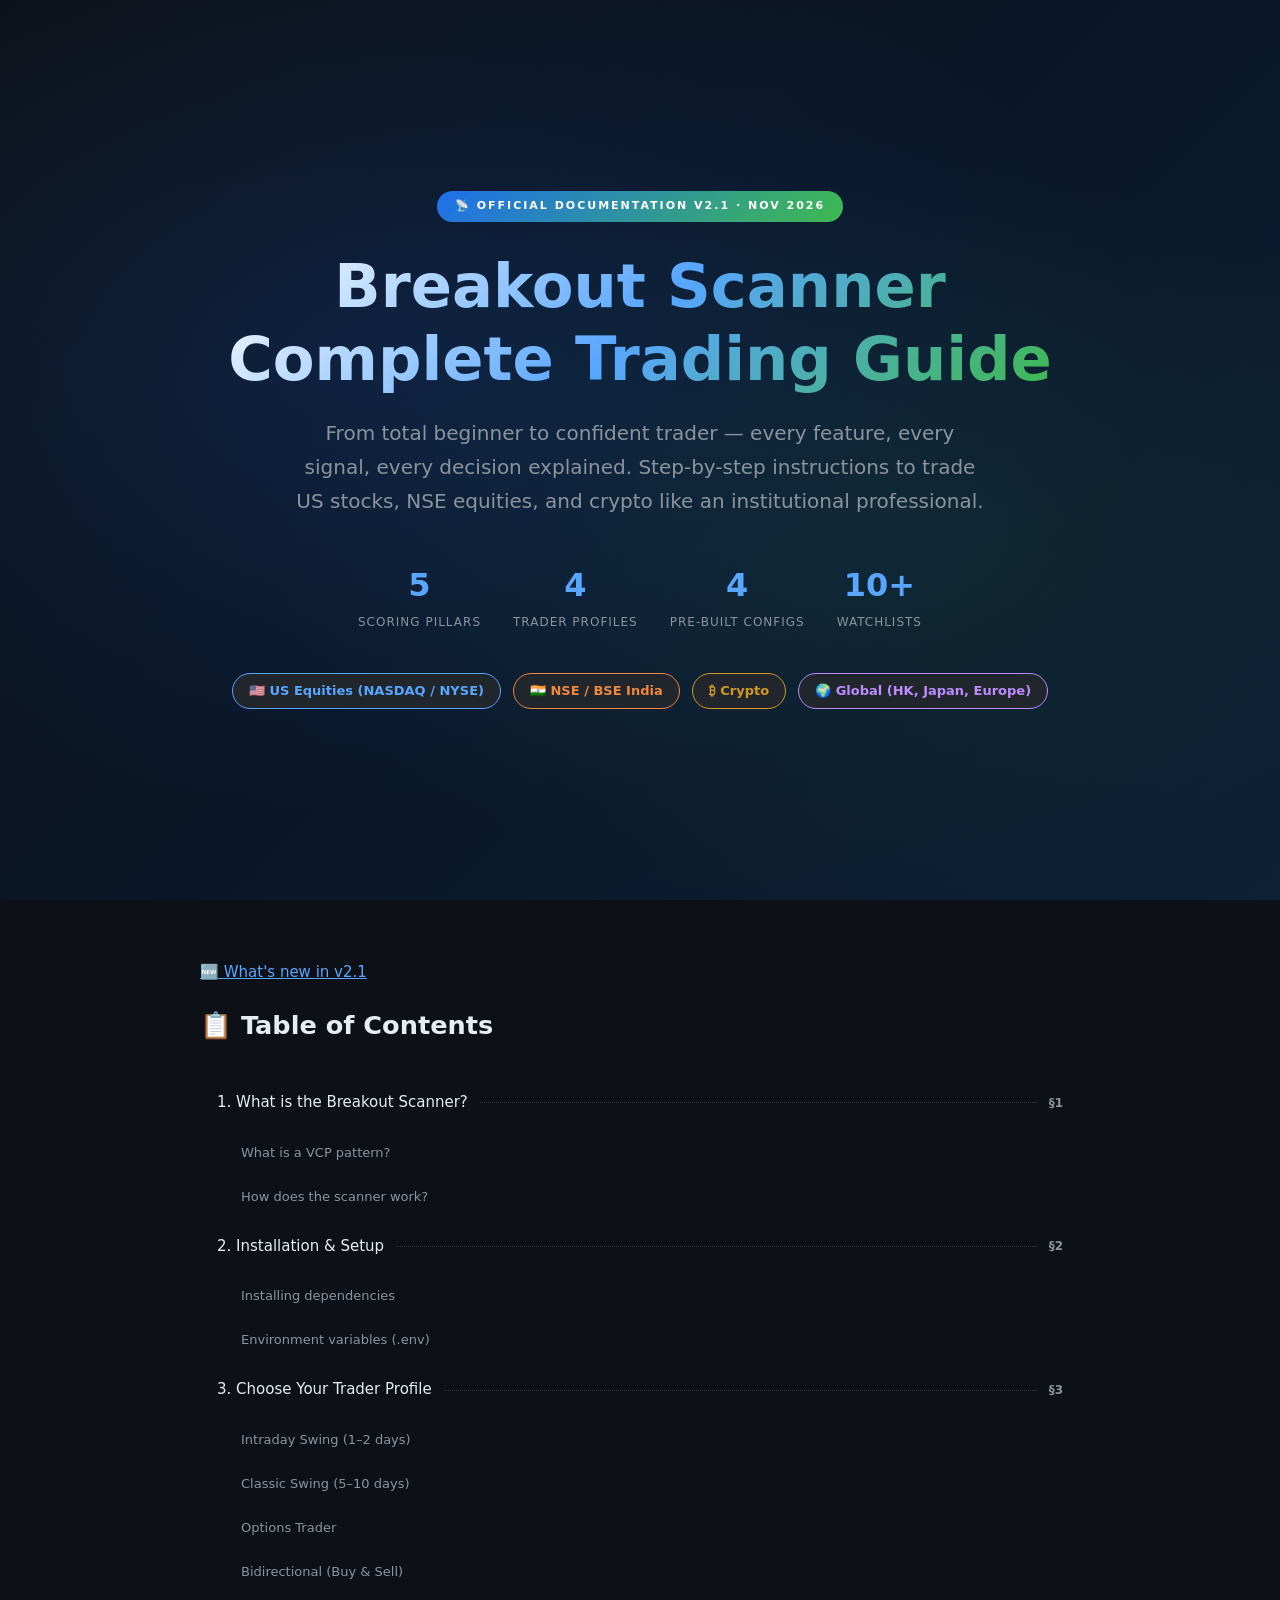
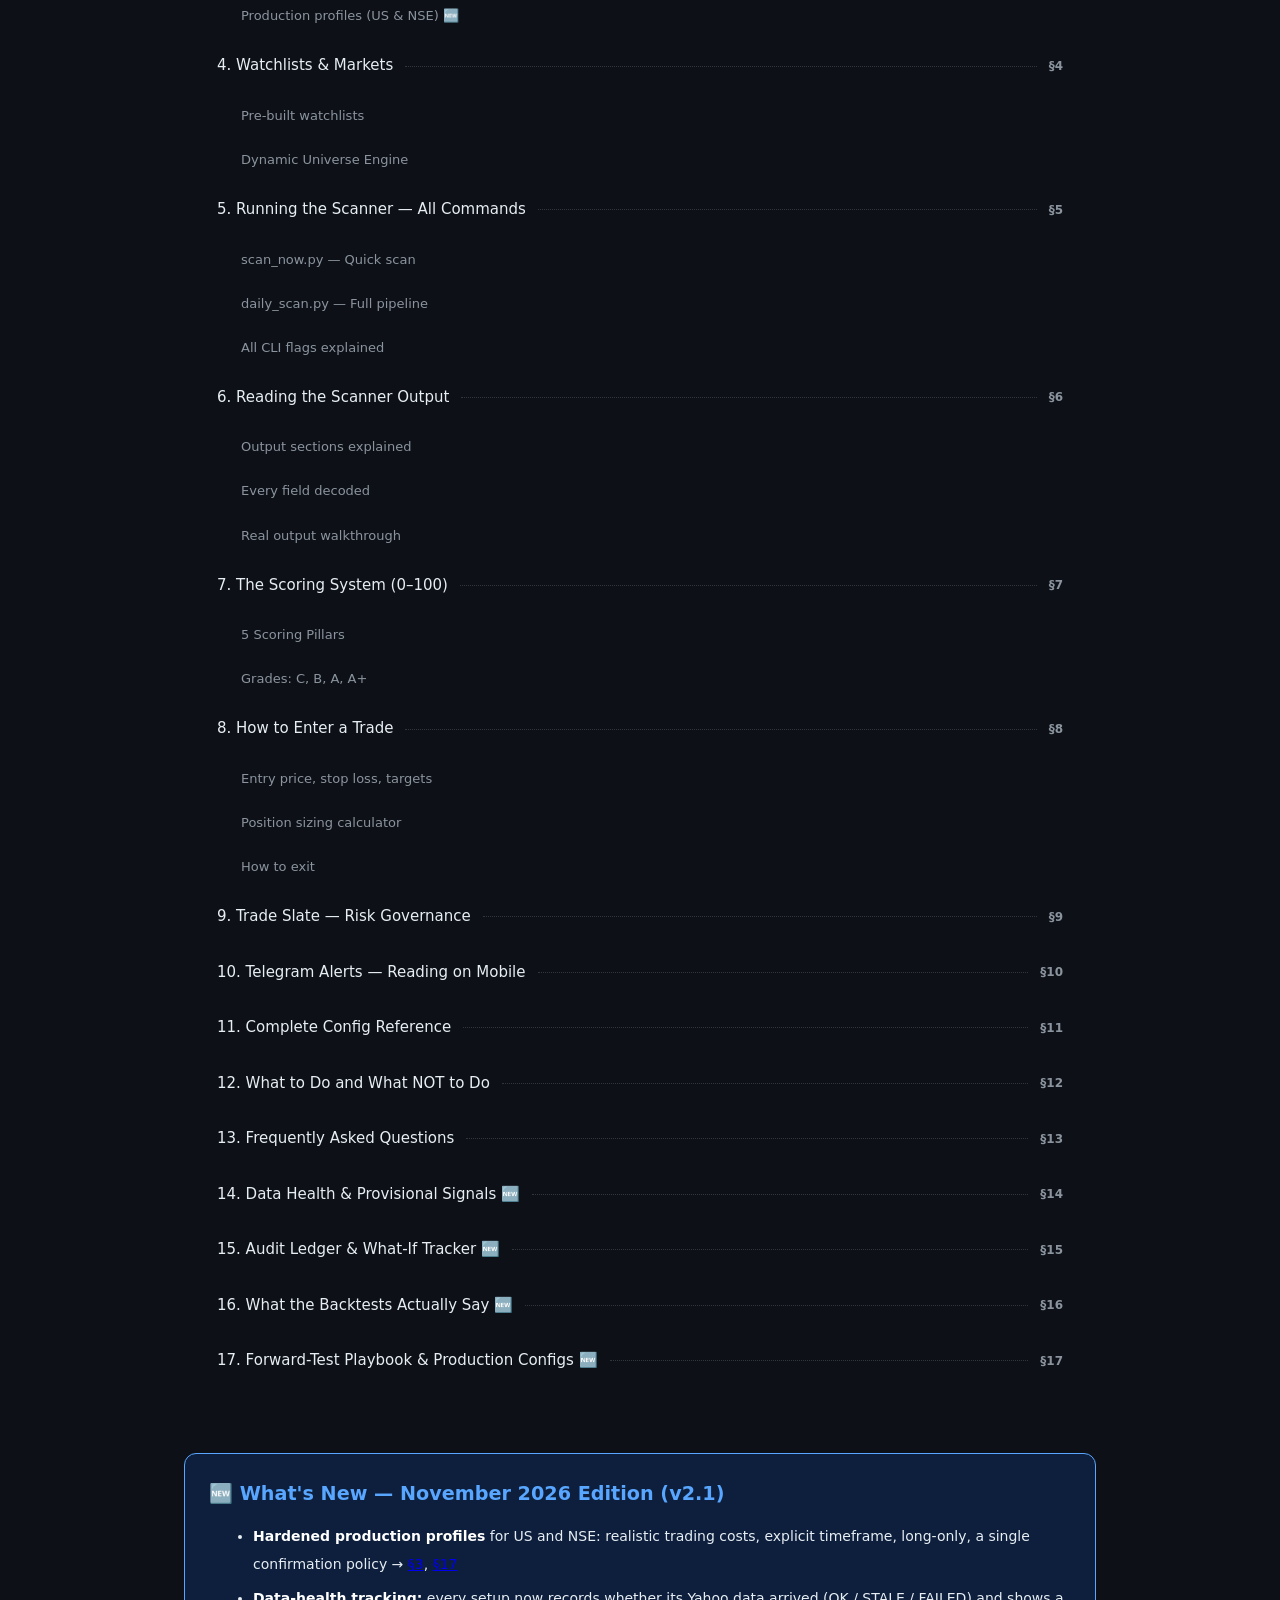
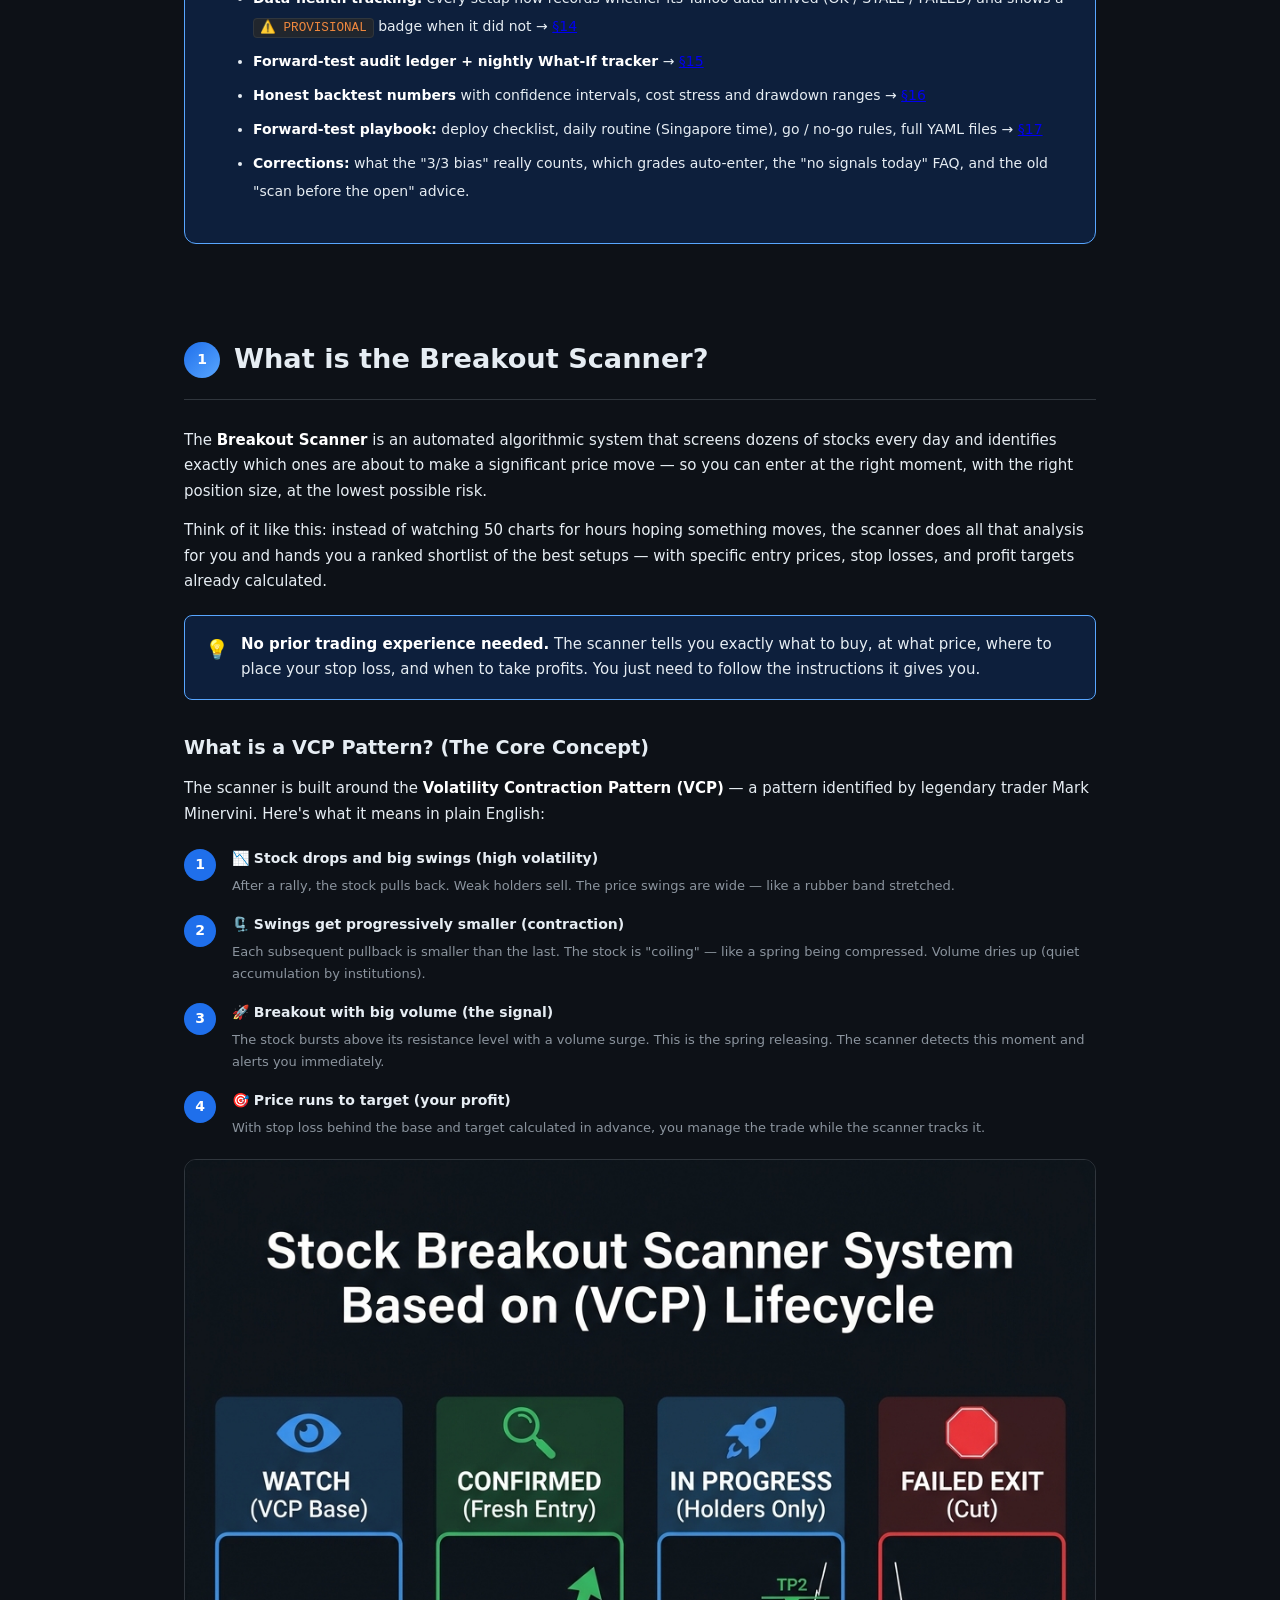
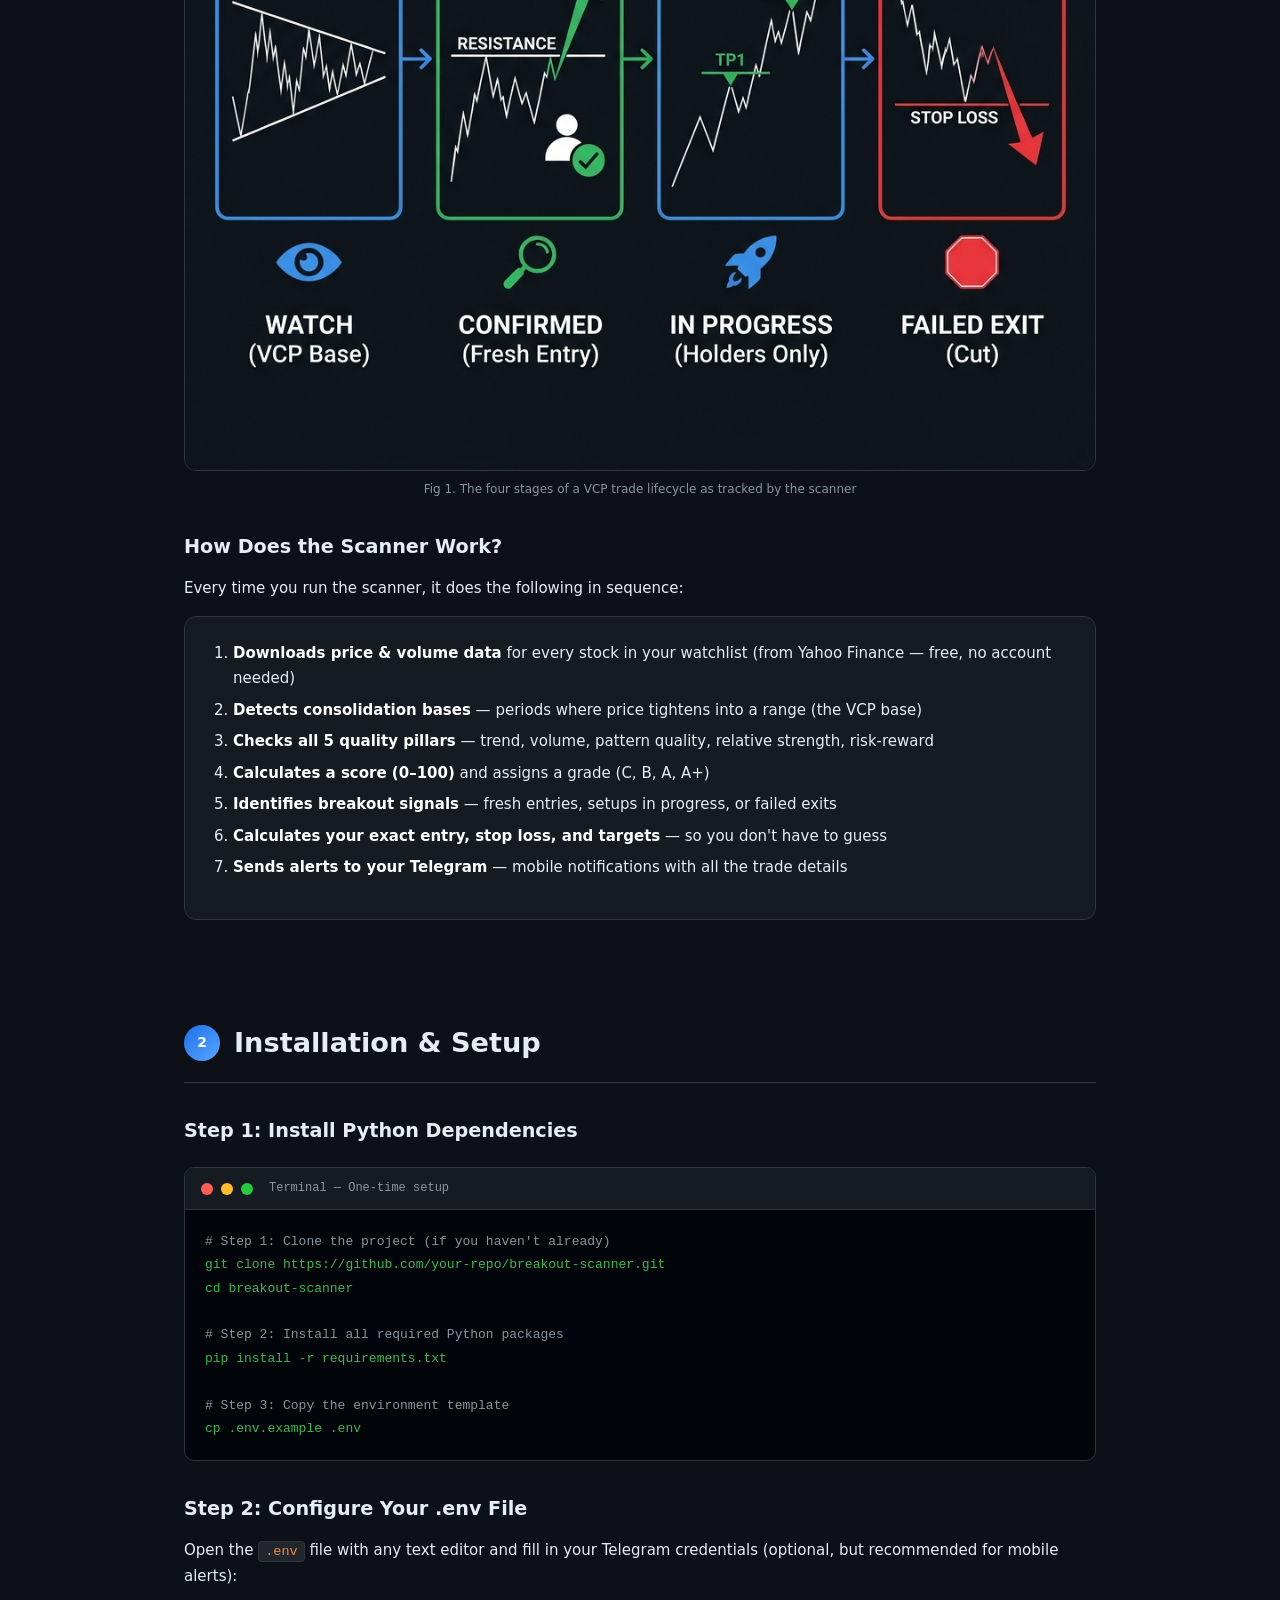
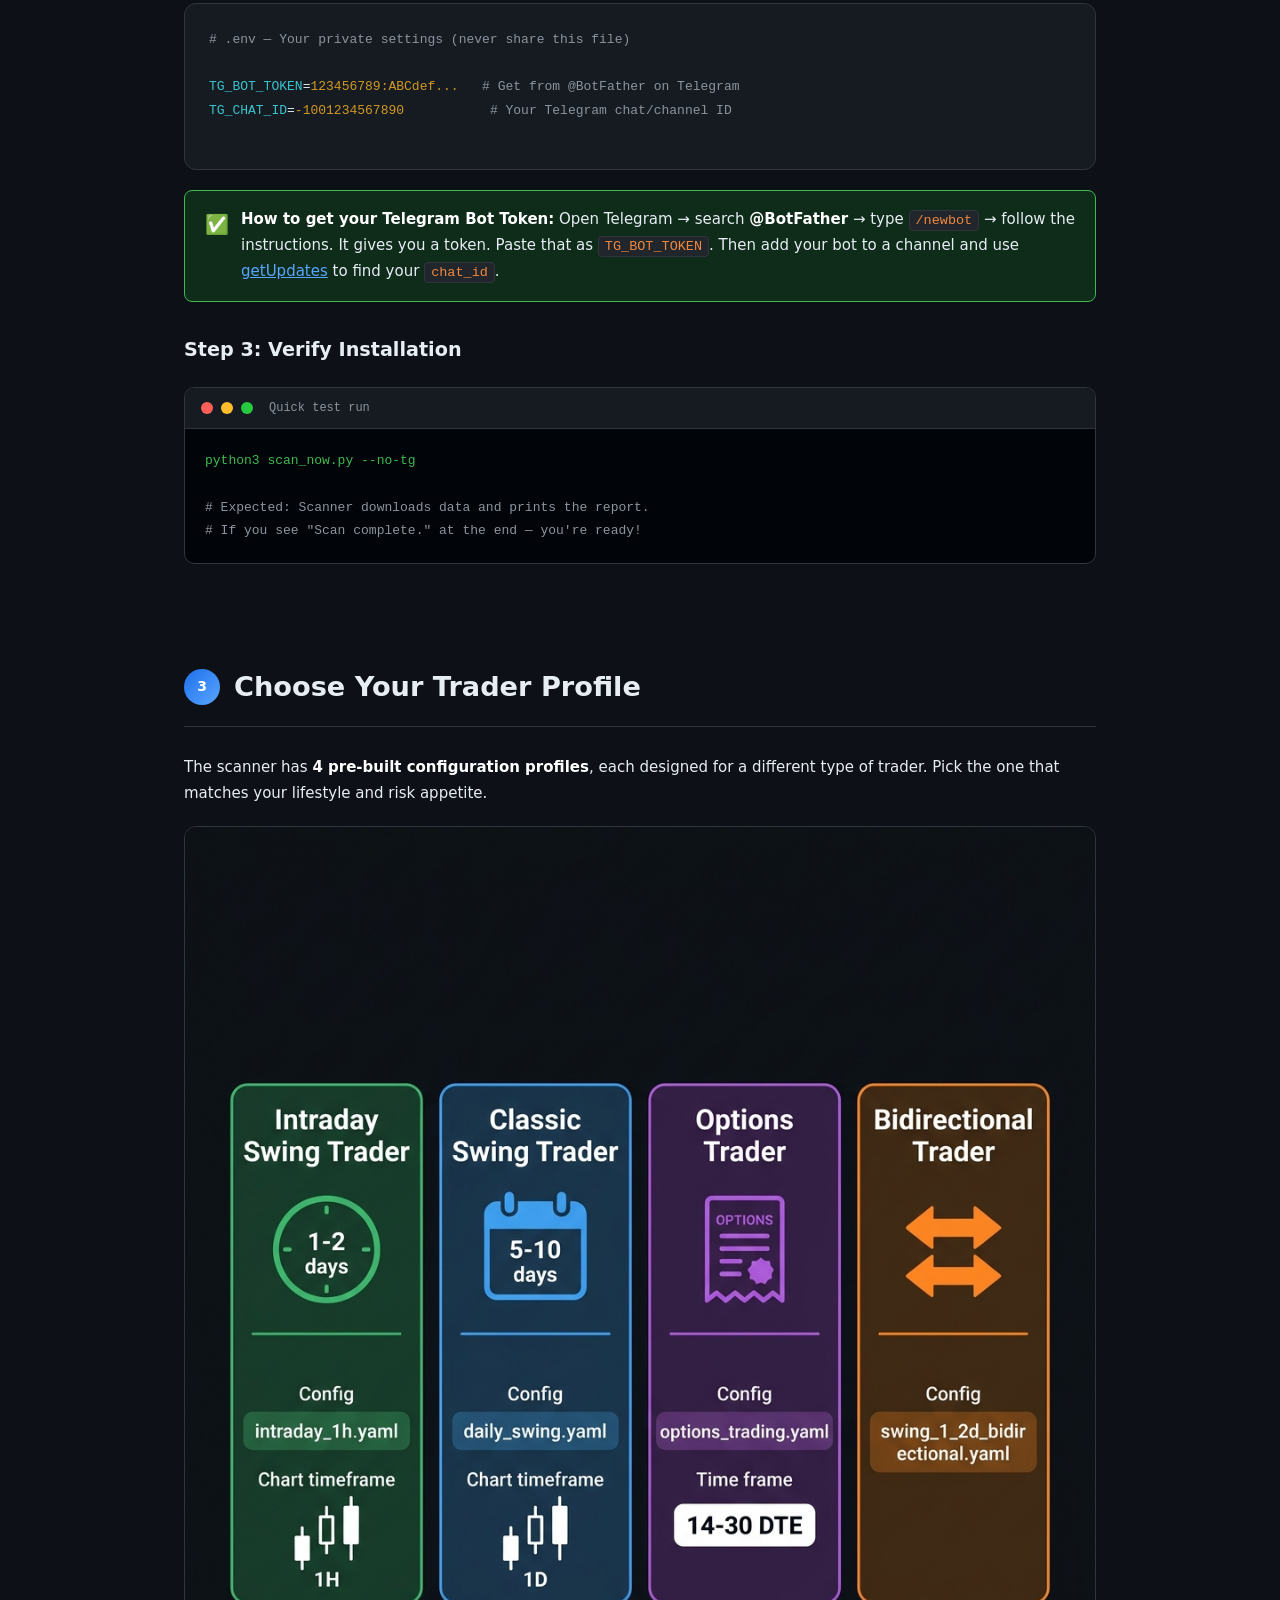
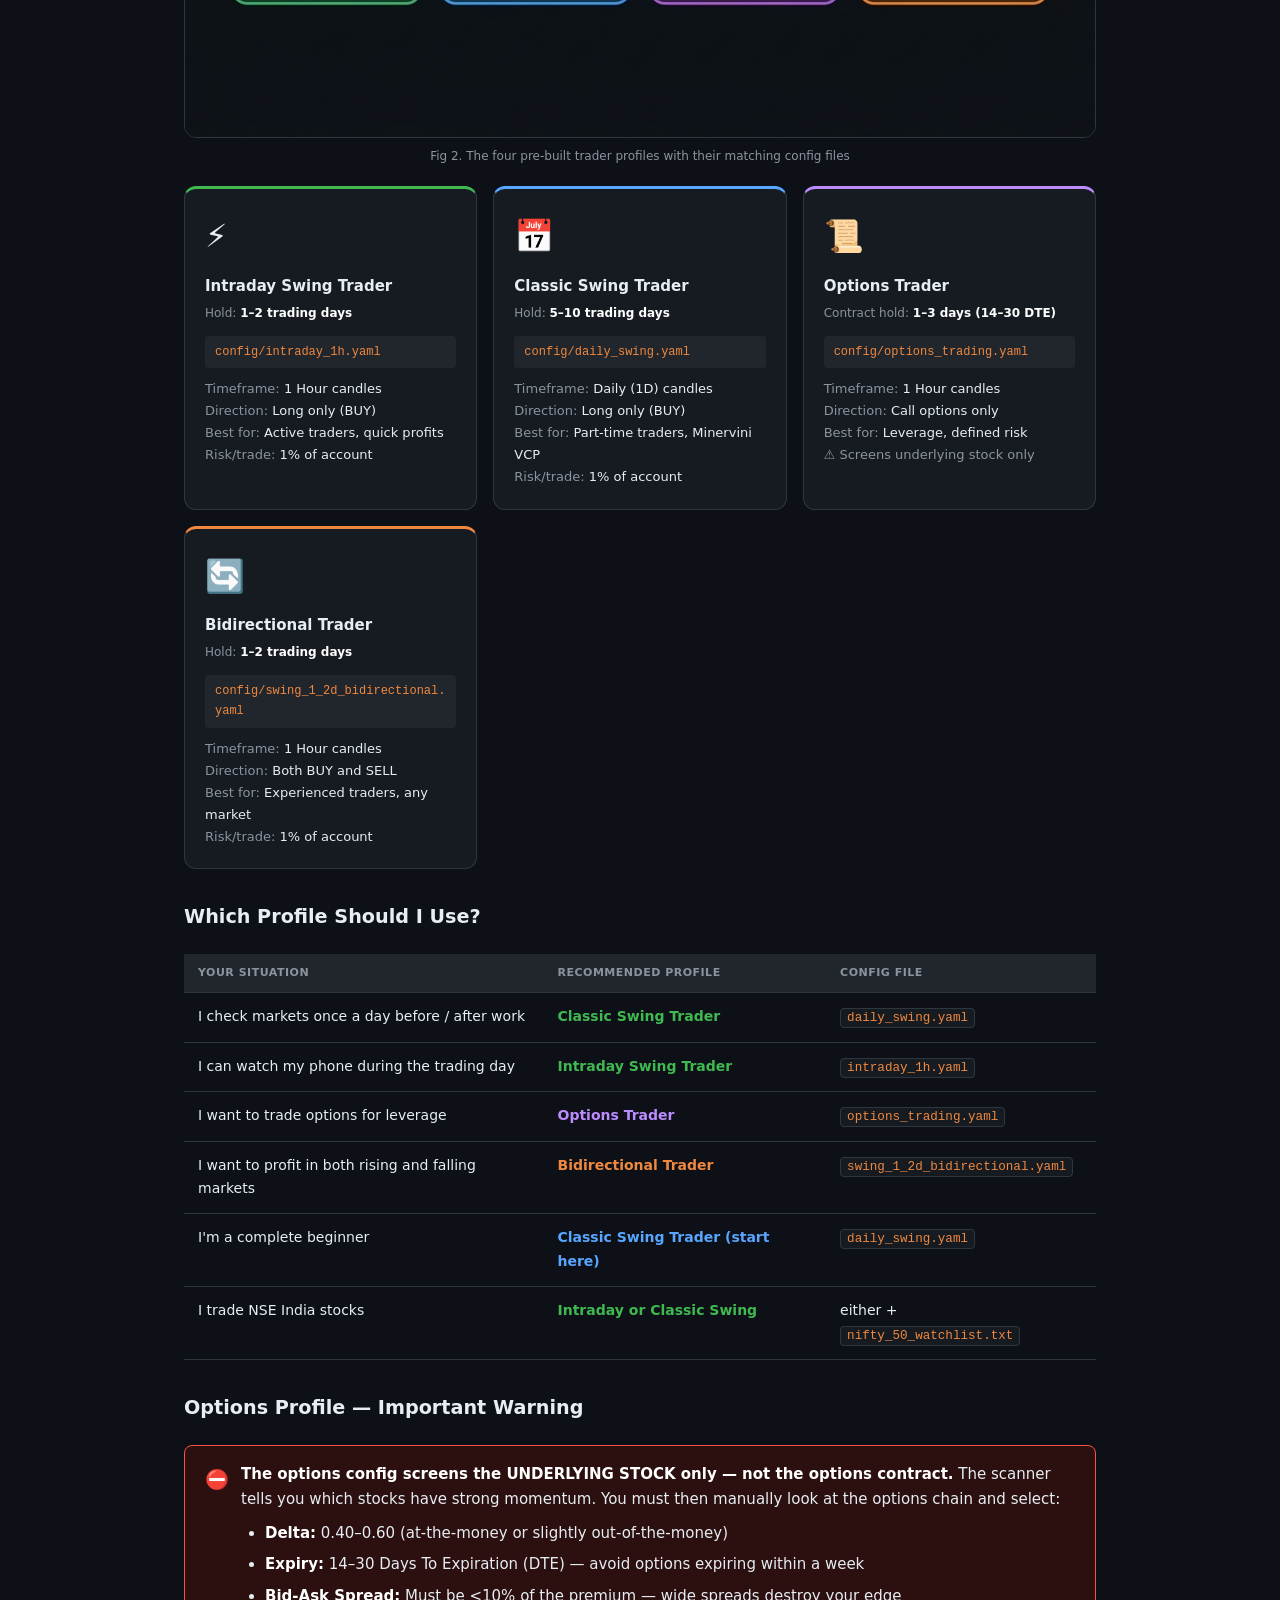
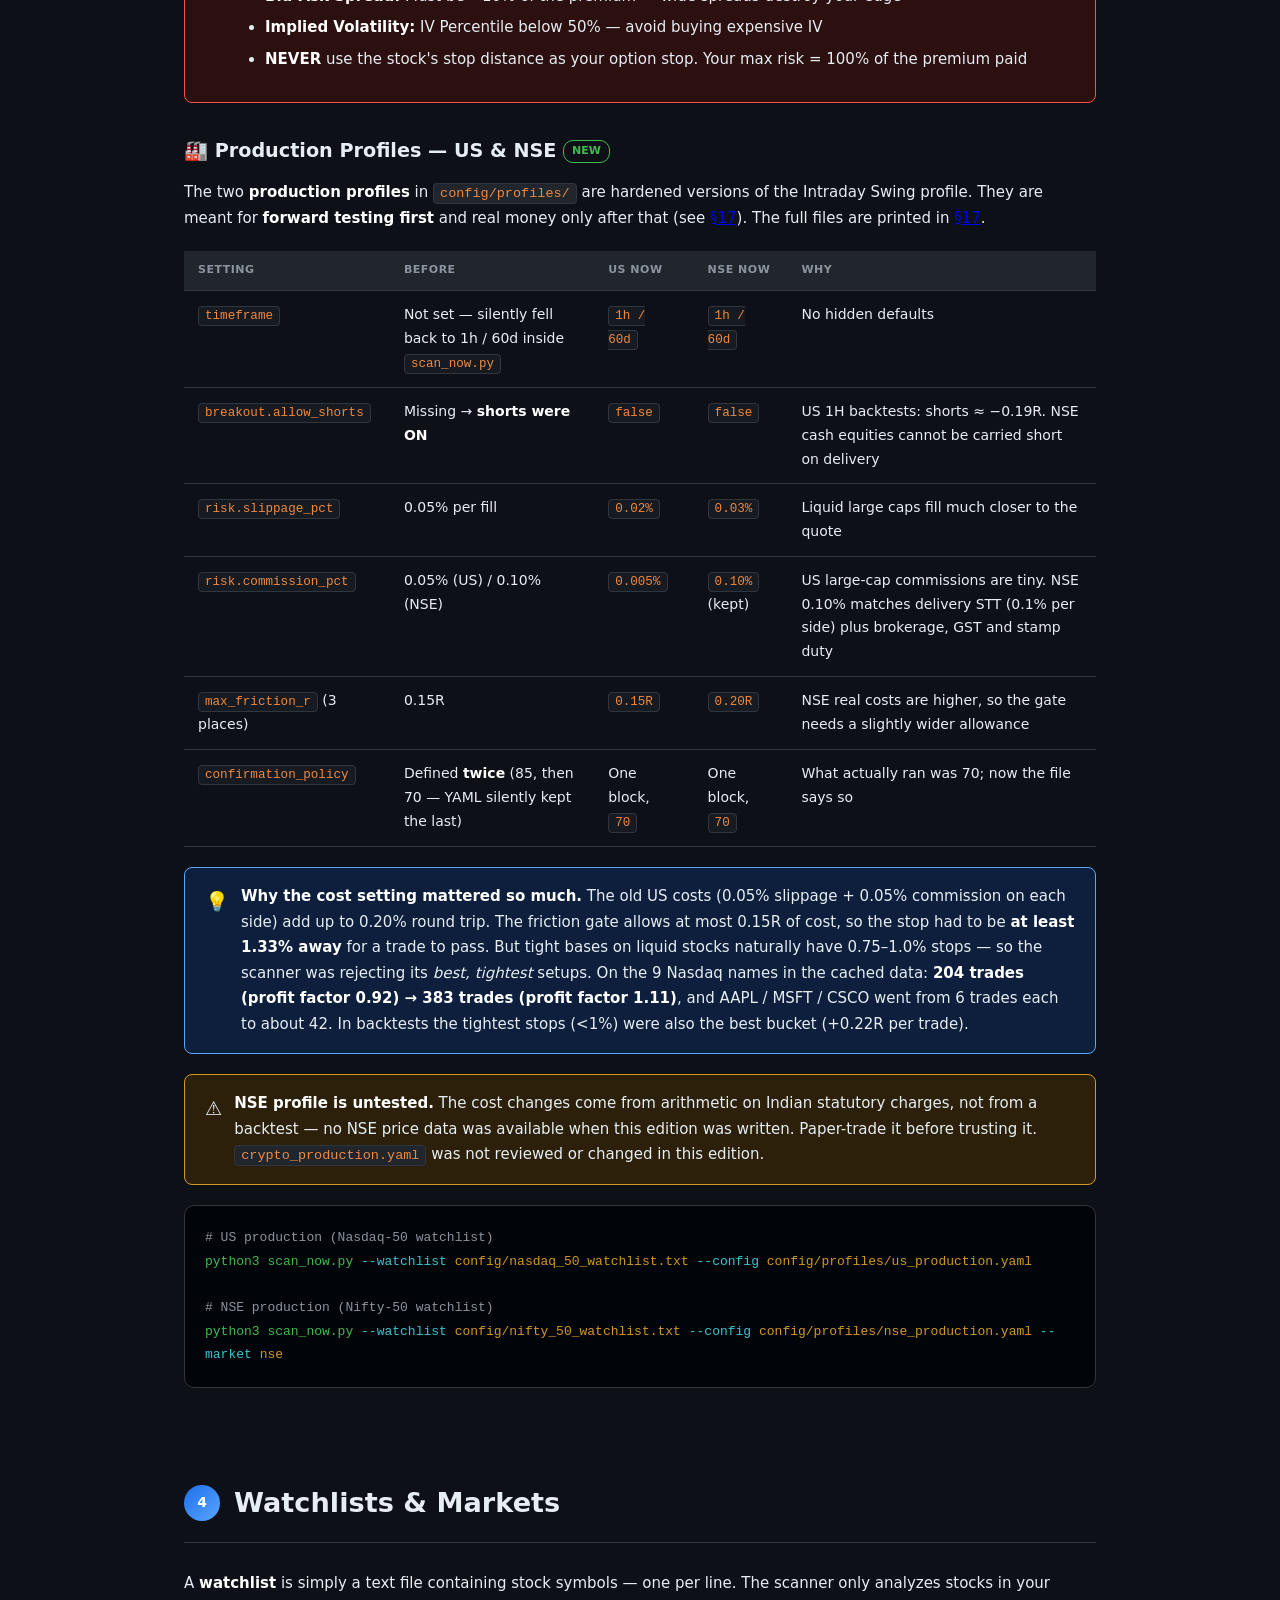
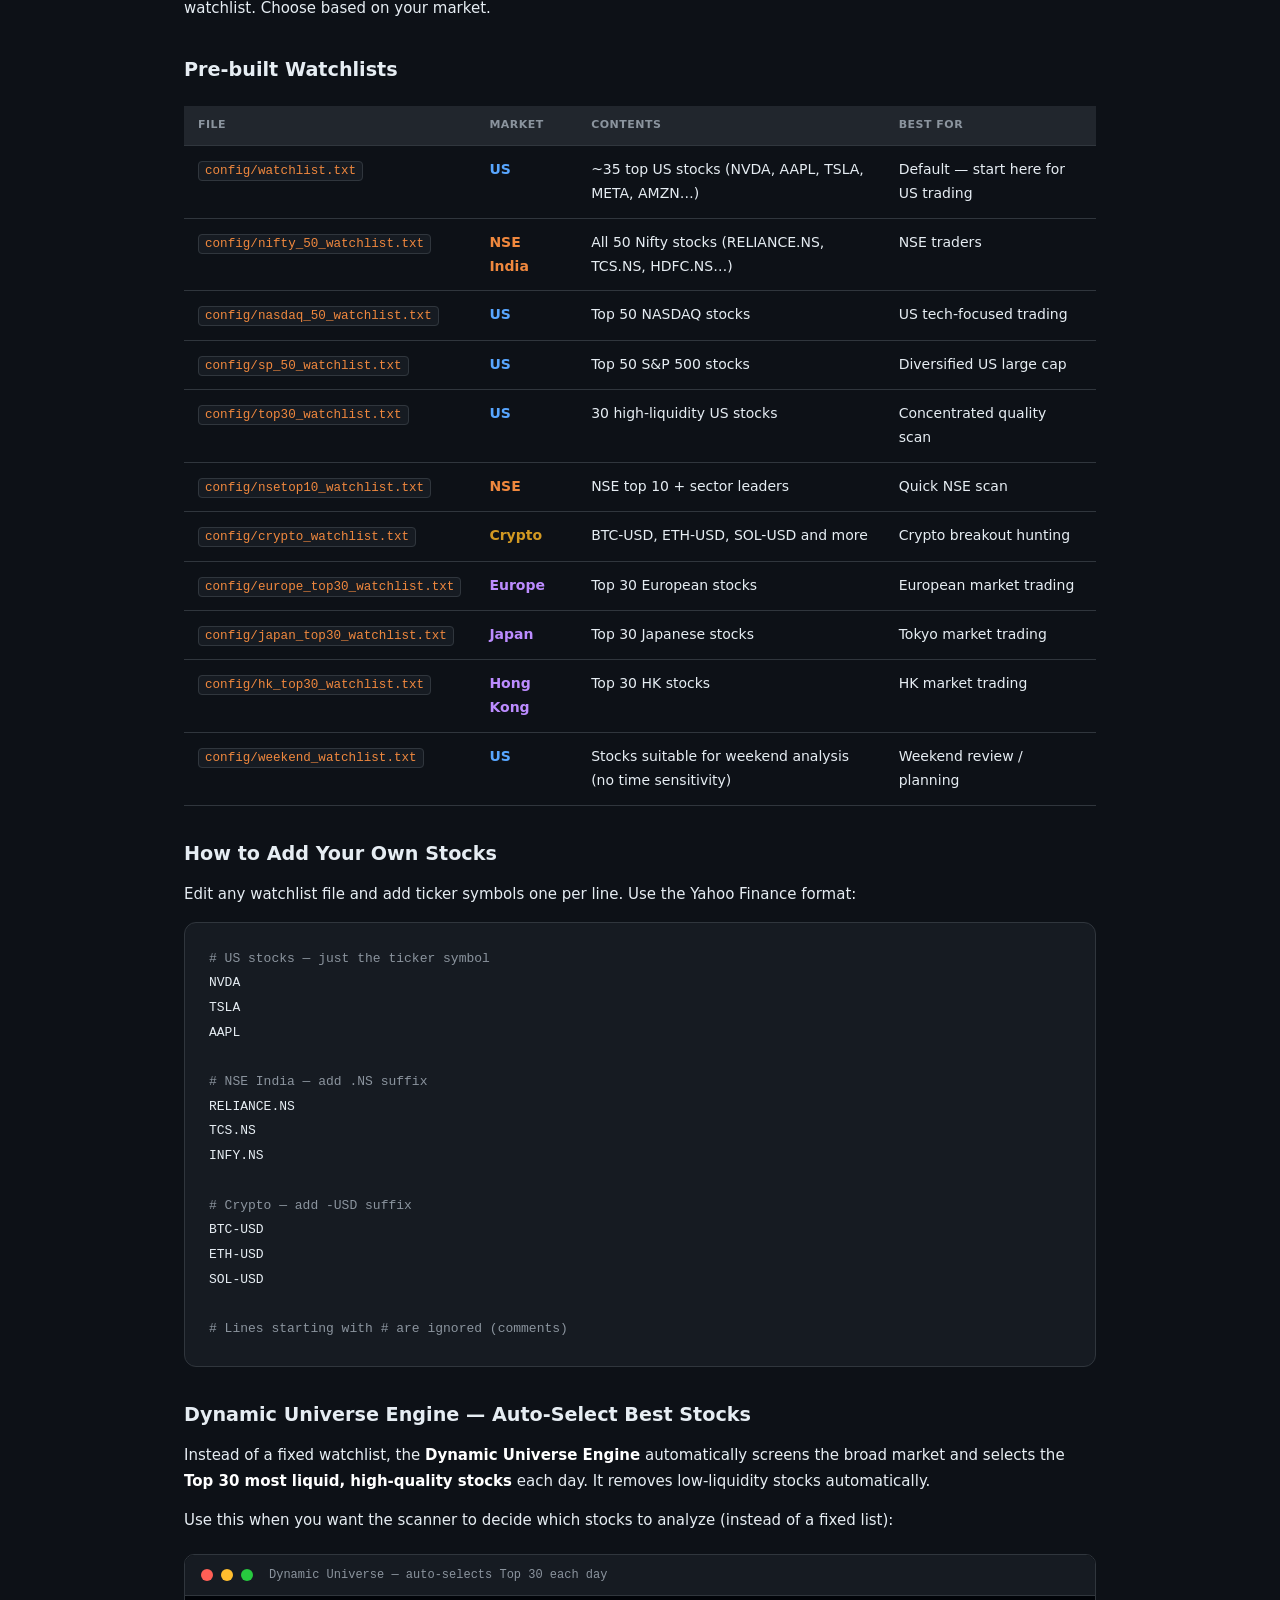
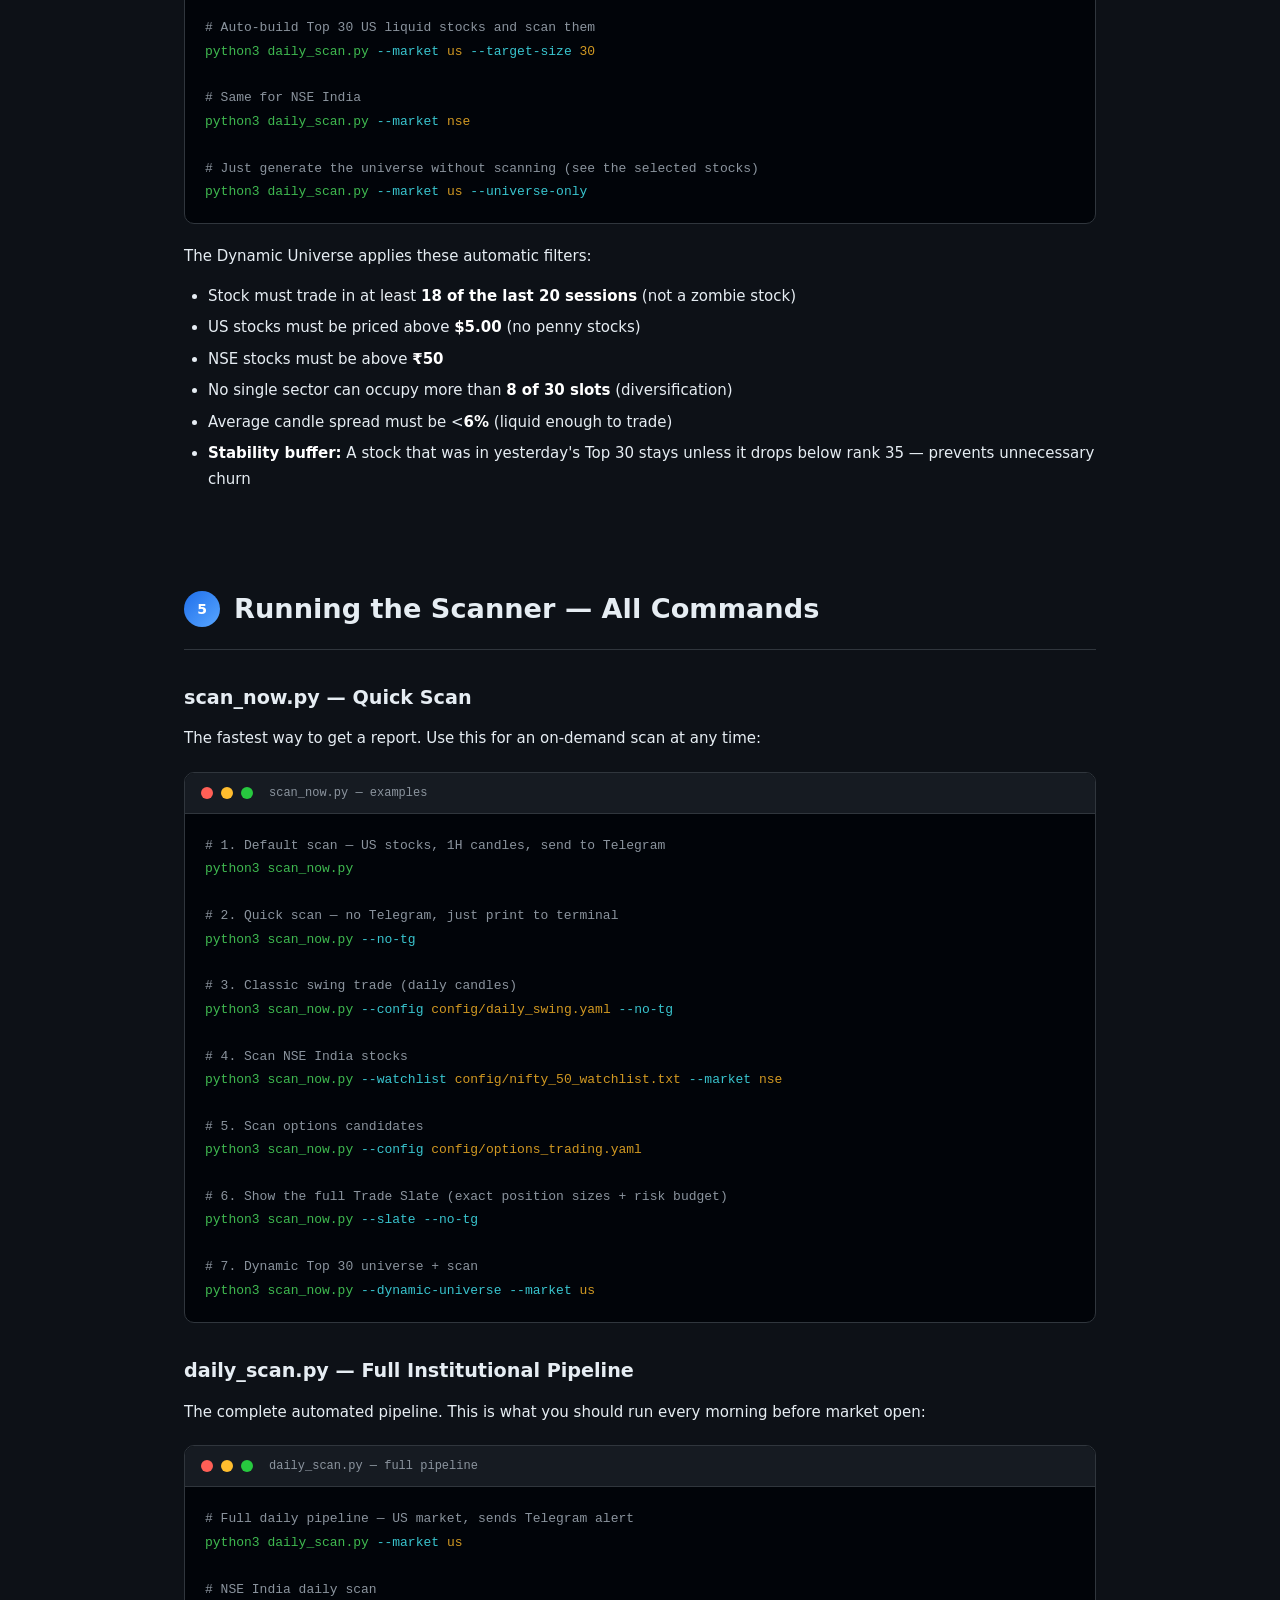
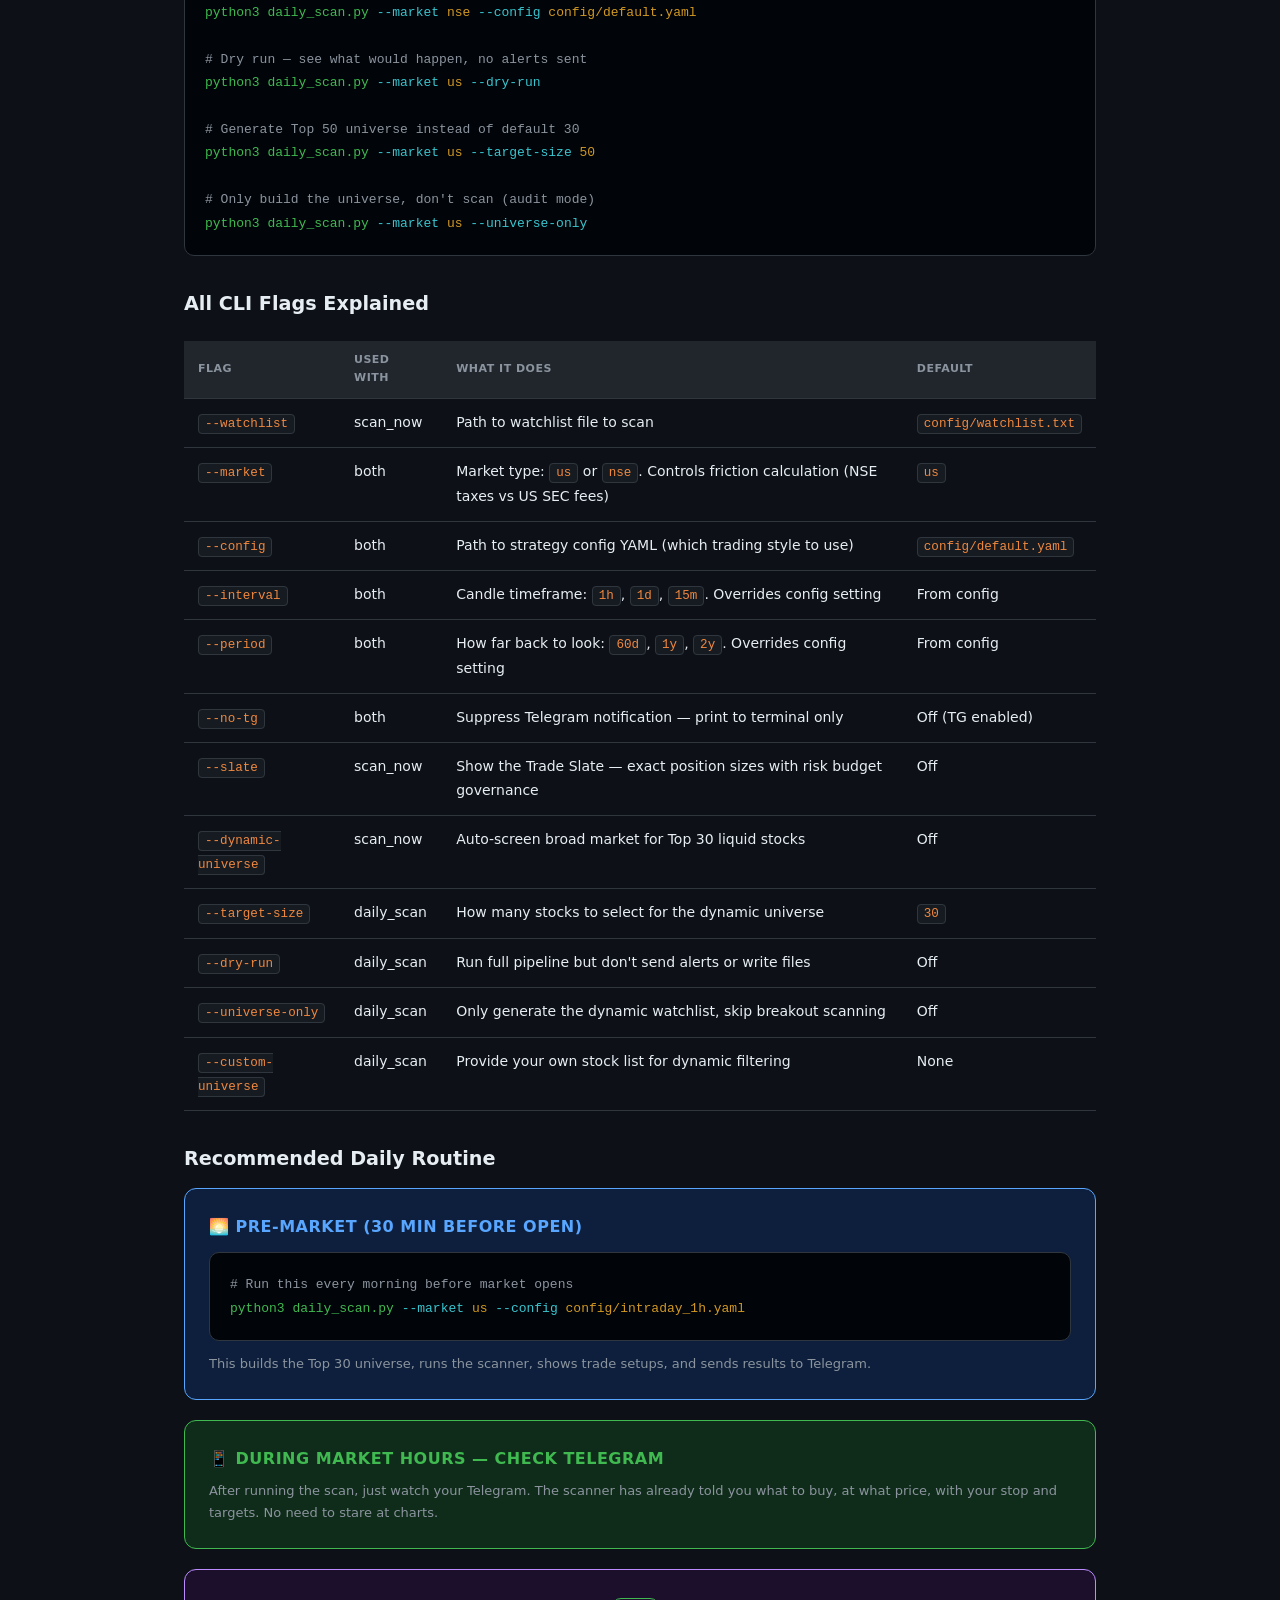
==== commit 679276bc: "docs updated" ====
--- a/docs/beginner_guide.html
+++ b/docs/beginner_guide.html
@@ -408,13 +408,35 @@
       .cover-meta { gap: 20px; }
       .cover-meta-item .num { font-size: 1.4rem; }
     }
+
+    /* ===================== NOV 2026 EDITION ADDITIONS ===================== */
+    .code-block {
+      background: var(--bg3); border: 1px solid var(--border); border-radius: var(--radius);
+      padding: 14px 16px; overflow-x: auto; font-family: 'Consolas','SFMono-Regular',Menlo,monospace;
+      font-size: 12.5px; line-height: 1.55; white-space: pre; color: var(--text); margin: 10px 0;
+    }
+    details.cfg { margin: 14px 0; border: 1px solid var(--border); border-radius: var(--radius); background: var(--bg2); }
+    details.cfg > summary { cursor: pointer; padding: 12px 16px; font-weight: 600; color: var(--blue); }
+    details.cfg > .code-block { margin: 0; border: 0; border-top: 1px solid var(--border); border-radius: 0 0 var(--radius) var(--radius); }
+    .chart-box { background: var(--bg2); border: 1px solid var(--border); border-radius: var(--radius); padding: 14px 10px 6px; margin: 14px 0; }
+    .chart-box svg { width: 100%; height: auto; display: block; }
+    .chart-title { font-weight: 600; font-size: 14px; margin: 0 6px 6px; }
+    .chart-note { color: var(--muted); font-size: 12px; margin: 4px 6px 8px; }
+    .tag { display: inline-block; font-size: 11px; font-weight: 700; padding: 1px 8px; border-radius: 10px; border: 1px solid var(--border); color: var(--muted); vertical-align: middle; }
+    .tag-new { color: var(--green); border-color: var(--green); }
+    .tag-warn { color: var(--yellow); border-color: var(--yellow); }
+    @media print {
+      .code-block { background: #f6f8fa; color: #24292f; border-color: #d0d7de; white-space: pre-wrap; }
+      details.cfg { background: #fff; border-color: #d0d7de; }
+      .chart-box { background: #fff; border-color: #d0d7de; }
+    }
   </style>
 </head>
 <body>
 
 <!-- ================================================================ COVER -->
 <div class="cover" id="top">
-  <div class="cover-badge">📡 Official Documentation v2.0</div>
+  <div class="cover-badge">📡 Official Documentation v2.1 · Nov 2026</div>
   <h1>Breakout Scanner<br>Complete Trading Guide</h1>
   <p class="cover-subtitle">
     From total beginner to confident trader — every feature, every signal, every decision explained.
@@ -436,6 +458,7 @@
 
 <!-- ================================================================ TOC -->
 <div class="toc-page" id="toc">
+  <div style="margin:0 0 18px"><a href="#whatsnew" style="color:var(--blue)">🆕 What's new in v2.1</a></div>
   <div class="toc-title">📋 Table of Contents</div>
 
   <div class="toc-section"><a href="#s1"><span>1. What is the Breakout Scanner?</span><span class="dots"></span><span class="toc-num">§1</span></a></div>
@@ -451,6 +474,7 @@
   <div class="toc-section toc-sub"><a href="#s3-swing">Classic Swing (5–10 days)</a></div>
   <div class="toc-section toc-sub"><a href="#s3-options">Options Trader</a></div>
   <div class="toc-section toc-sub"><a href="#s3-bidir">Bidirectional (Buy &amp; Sell)</a></div>
+  <div class="toc-section toc-sub"><a href="#s3-prod">Production profiles (US &amp; NSE) 🆕</a></div>
 
   <div class="toc-section"><a href="#s4"><span>4. Watchlists &amp; Markets</span><span class="dots"></span><span class="toc-num">§4</span></a></div>
   <div class="toc-section toc-sub"><a href="#s4-wl">Pre-built watchlists</a></div>
@@ -484,10 +508,27 @@
   <div class="toc-section"><a href="#s12"><span>12. What to Do and What NOT to Do</span><span class="dots"></span><span class="toc-num">§12</span></a></div>
 
   <div class="toc-section"><a href="#s13"><span>13. Frequently Asked Questions</span><span class="dots"></span><span class="toc-num">§13</span></a></div>
+  <div class="toc-section"><a href="#s14"><span>14. Data Health &amp; Provisional Signals 🆕</span><span class="dots"></span><span class="toc-num">§14</span></a></div>
+  <div class="toc-section"><a href="#s15"><span>15. Audit Ledger &amp; What-If Tracker 🆕</span><span class="dots"></span><span class="toc-num">§15</span></a></div>
+  <div class="toc-section"><a href="#s16"><span>16. What the Backtests Actually Say 🆕</span><span class="dots"></span><span class="toc-num">§16</span></a></div>
+  <div class="toc-section"><a href="#s17"><span>17. Forward-Test Playbook &amp; Production Configs 🆕</span><span class="dots"></span><span class="toc-num">§17</span></a></div>
 </div>
 
 <!-- ================================================================ MAIN CONTENT -->
 <div class="container">
+
+<div class="card card-blue" id="whatsnew" style="margin-bottom: 28px;">
+  <h3 style="color: var(--blue); margin-top: 0;">🆕 What's New — November 2026 Edition (v2.1)</h3>
+  <ul style="font-size: 14px; line-height: 2; margin-left: 20px;">
+    <li><strong>Hardened production profiles</strong> for US and NSE: realistic trading costs, explicit timeframe, long-only, a single confirmation policy → <a href="#s3-prod">§3</a>, <a href="#s17">§17</a></li>
+    <li><strong>Data-health tracking:</strong> every setup now records whether its Yahoo data arrived (OK / STALE / FAILED) and shows a <code>⚠️ PROVISIONAL</code> badge when it did not → <a href="#s14">§14</a></li>
+    <li><strong>Forward-test audit ledger + nightly What-If tracker</strong> → <a href="#s15">§15</a></li>
+    <li><strong>Honest backtest numbers</strong> with confidence intervals, cost stress and drawdown ranges → <a href="#s16">§16</a></li>
+    <li><strong>Forward-test playbook:</strong> deploy checklist, daily routine (Singapore time), go / no-go rules, full YAML files → <a href="#s17">§17</a></li>
+    <li><strong>Corrections:</strong> what the "3/3 bias" really counts, which grades auto-enter, the "no signals today" FAQ, and the old "scan before the open" advice.</li>
+  </ul>
+</div>
+
 
 <!-- ============================== SECTION 1 ============================== -->
 <div class="section" id="s1">
@@ -704,6 +745,46 @@
         <li><strong>Implied Volatility:</strong> IV Percentile below 50% — avoid buying expensive IV</li>
         <li><strong>NEVER</strong> use the stock's stop distance as your option stop. Your max risk = 100% of the premium paid</li>
       </ul>
+    </div>
+  </div>
+
+  <h3 id="s3-prod">🏭 Production Profiles — US &amp; NSE <span class="tag tag-new">NEW</span></h3>
+  <p>The two <strong>production profiles</strong> in <code>config/profiles/</code> are hardened versions of the Intraday Swing profile. They are meant for <strong>forward testing first</strong> and real money only after that (see <a href="#s17">§17</a>). The full files are printed in <a href="#s17-yaml">§17</a>.</p>
+
+  <div class="table-wrap">
+    <table>
+      <thead><tr><th>Setting</th><th>Before</th><th>US now</th><th>NSE now</th><th>Why</th></tr></thead>
+      <tbody>
+        <tr><td><code>timeframe</code></td><td>Not set — silently fell back to 1h / 60d inside <code>scan_now.py</code></td><td><code>1h / 60d</code></td><td><code>1h / 60d</code></td><td>No hidden defaults</td></tr>
+        <tr><td><code>breakout.allow_shorts</code></td><td>Missing → <strong>shorts were ON</strong></td><td><code>false</code></td><td><code>false</code></td><td>US 1H backtests: shorts ≈ −0.19R. NSE cash equities cannot be carried short on delivery</td></tr>
+        <tr><td><code>risk.slippage_pct</code></td><td>0.05% per fill</td><td><code>0.02%</code></td><td><code>0.03%</code></td><td>Liquid large caps fill much closer to the quote</td></tr>
+        <tr><td><code>risk.commission_pct</code></td><td>0.05% (US) / 0.10% (NSE)</td><td><code>0.005%</code></td><td><code>0.10%</code> (kept)</td><td>US large-cap commissions are tiny. NSE 0.10% matches delivery STT (0.1% per side) plus brokerage, GST and stamp duty</td></tr>
+        <tr><td><code>max_friction_r</code> (3 places)</td><td>0.15R</td><td><code>0.15R</code></td><td><code>0.20R</code></td><td>NSE real costs are higher, so the gate needs a slightly wider allowance</td></tr>
+        <tr><td><code>confirmation_policy</code></td><td>Defined <strong>twice</strong> (85, then 70 — YAML silently kept the last)</td><td>One block, <code>70</code></td><td>One block, <code>70</code></td><td>What actually ran was 70; now the file says so</td></tr>
+      </tbody>
+    </table>
+  </div>
+
+  <div class="callout callout-info">
+    <div class="callout-icon">💡</div>
+    <div>
+      <strong>Why the cost setting mattered so much.</strong> The old US costs (0.05% slippage + 0.05% commission on each side) add up to 0.20% round trip. The friction gate allows at most 0.15R of cost, so the stop had to be <strong>at least 1.33% away</strong> for a trade to pass. But tight bases on liquid stocks naturally have 0.75–1.0% stops — so the scanner was rejecting its <em>best, tightest</em> setups. On the 9 Nasdaq names in the cached data: <strong>204 trades (profit factor 0.92) → 383 trades (profit factor 1.11)</strong>, and AAPL / MSFT / CSCO went from 6 trades each to about 42. In backtests the tightest stops (&lt;1%) were also the best bucket (+0.22R per trade).
+    </div>
+  </div>
+
+  <div class="callout callout-warn">
+    <div class="callout-icon">⚠️</div>
+    <div>
+      <strong>NSE profile is untested.</strong> The cost changes come from arithmetic on Indian statutory charges, not from a backtest — no NSE price data was available when this edition was written. Paper-trade it before trusting it. <code>crypto_production.yaml</code> was not reviewed or changed in this edition.
+    </div>
+  </div>
+
+  <div class="terminal" style="margin: 12px 0;">
+    <div class="terminal-body">
+<span class="t-comment"># US production (Nasdaq-50 watchlist)</span><br>
+<span class="t-cmd">python3 scan_now.py</span> <span class="t-flag">--watchlist</span> <span class="t-val">config/nasdaq_50_watchlist.txt</span> <span class="t-flag">--config</span> <span class="t-val">config/profiles/us_production.yaml</span><br><br>
+<span class="t-comment"># NSE production (Nifty-50 watchlist)</span><br>
+<span class="t-cmd">python3 scan_now.py</span> <span class="t-flag">--watchlist</span> <span class="t-val">config/nifty_50_watchlist.txt</span> <span class="t-flag">--config</span> <span class="t-val">config/profiles/nse_production.yaml</span> <span class="t-flag">--market</span> <span class="t-val">nse</span>
     </div>
   </div>
 </div>
@@ -950,6 +1031,22 @@
     <h4 style="color: var(--green); margin-top: 0;">📱 During Market Hours — Check Telegram</h4>
     <p style="margin: 0; font-size: 13px; color: var(--muted)">After running the scan, just watch your Telegram. The scanner has already told you what to buy, at what price, with your stop and targets. No need to stare at charts.</p>
   </div>
+
+  <div class="card card-purple">
+    <h4 style="color: var(--purple); margin-top: 0;">🏭 Production Run &amp; Nightly Tracker <span class="tag tag-new">NEW</span></h4>
+    <div class="terminal" style="margin: 12px 0;">
+      <div class="terminal-body">
+<span class="t-comment"># Dry run (no Telegram) with the US production profile</span><br>
+<span class="t-cmd">python3 scan_now.py</span> <span class="t-flag">--no-tg</span> <span class="t-flag">--watchlist</span> <span class="t-val">config/nasdaq_50_watchlist.txt</span> <span class="t-flag">--config</span> <span class="t-val">config/profiles/us_production.yaml</span><br><br>
+<span class="t-comment"># Evaluate what happened after logged signals (also runs nightly in the daemon)</span><br>
+<span class="t-cmd">python3 -m breakout_scanner.outcome_tracker</span>
+      </div>
+    </div>
+    <p style="margin: 0; font-size: 13px; color: var(--muted)">
+      Signals form when an <strong>hourly candle closes</strong> and the scanner only sees closed candles. Yahoo's US 1h candles start at :30 (9:30, 10:30 … 15:30 ET), so scan shortly after each candle closes during the session. A single pre-market scan only shows the previous session's last candle. In backtests there was <strong>no reliable time-of-day edge</strong>, so there is no "magic hour".
+    </p>
+  </div>
+
 </div>
 
 <!-- ============================== SECTION 6 ============================== -->
@@ -1038,7 +1135,9 @@
         <tr><td><strong>Width %</strong></td><td><code>W: 3.2%</code></td><td>How tight the consolidation base is. Lower = better coil. Below 4% is excellent</td></tr>
         <tr><td><strong>Coil 🗜️</strong></td><td><code>🗜️ 0.4x</code></td><td>Decay ratio — how much volatility has contracted. 0.4x = each wave is 40% of the previous. Lower = tighter coil</td></tr>
         <tr><td><strong>VDU 💧</strong></td><td><code>💧 0.6x</code></td><td>Volume Dry-Up — volume is 60% of average during base. Institutional accumulation — quiet before the storm</td></tr>
-        <tr><td><strong>Bias</strong></td><td><code>Strong Upside Bias (3/3)</code></td><td>How many of 3 macro filters align: 1H trend + Daily trend + Sector/Analyst support. 3/3 is strongest</td></tr>
+        <tr><td><strong>Bias</strong></td><td><code>Strong Upside Bias (3/3)</code></td><td>How many of 3 simple filters agree: <strong>(1)</strong> 1H trend, <strong>(2)</strong> sector relative strength vs its benchmark, <strong>(3)</strong> analyst rating (US stocks, from Yahoo) or index regime (NSE / crypto). Section 1 only lists bases with 3/3. <em>Note:</em> the daily trend is <strong>not</strong> part of this number — it feeds the score instead (§7). If Yahoo is throttled, filters 2 and 3 can silently drop out (§14).</td></tr>
+        <tr><td><strong>⚠️ PROVISIONAL</strong></td><td><code>[⚠️ PROVISIONAL: DATA INCOMPLETE]</code></td><td>Daily or sector data could not be fetched, so the score is missing pillars. The setup is <em>not</em> blocked by the score — treat it as a technical-only signal and read §14 before acting</td></tr>
+        <tr><td><strong>⏳ AWAITING CONFIRMATION</strong></td><td><code>[⏳ AWAITING CONFIRMATION]</code></td><td>Score is below the auto-entry threshold (70 in production profiles). Enter only after a later candle trades above the signal price</td></tr>
       </tbody>
     </table>
   </div>
@@ -1111,19 +1210,34 @@
       <div class="grade-letter">A</div>
       <div class="grade-range">80–89 points</div>
       <div class="grade-label">High Conviction</div>
-      <p style="font-size: 12px; color: var(--muted); margin-top: 8px;">Strong setup on most pillars. Tradeable without additional confirmation. Auto-entry eligible (no need to wait for next bar).</p>
+      <p style="font-size: 12px; color: var(--muted); margin-top: 8px;">Strong setup on most pillars. Tradeable without additional confirmation. Auto-entry eligible under every profile.</p>
     </div>
     <div class="grade-box grade-b">
       <div class="grade-letter">B</div>
       <div class="grade-range">70–79 points</div>
       <div class="grade-label">Playable Standard</div>
-      <p style="font-size: 12px; color: var(--muted); margin-top: 8px;">Good setup but may lack one confirmation. The scanner requires the next bar's high to be breached before entering. Needs follow-through.</p>
+      <p style="font-size: 12px; color: var(--muted); margin-top: 8px;">Good setup but may lack one confirmation. With the older 85 threshold B waits for the next bar to break the signal high; production profiles use 70, so B auto-enters there.</p>
     </div>
     <div class="grade-box grade-c">
       <div class="grade-letter">C</div>
       <div class="grade-range">Below 70</div>
       <div class="grade-label">Filtered</div>
       <p style="font-size: 12px; color: var(--muted); margin-top: 8px;">Too many missing or weak confirmations. The scanner shows these in VCP Base section but they are not presented as tradeable entries.</p>
+    </div>
+  </div>
+
+
+  <div class="callout callout-info">
+    <div class="callout-icon">🎚️</div>
+    <div>
+      <strong>Which grades actually auto-enter?</strong> That is set by <code>confirmation_policy.min_auto_entry_score</code>. The older default was 85 (A and above). <strong>The production profiles use 70</strong>, so B-grade setups (70–79) also count as confirmed. Below the threshold, a setup shows <code>AWAITING CONFIRMATION</code> until price trades above the signal level on a later candle.
+    </div>
+  </div>
+
+  <div class="callout callout-warn">
+    <div class="callout-icon">🧪</div>
+    <div>
+      <strong>A low grade is not always a weak setup.</strong> Missing data scores zero. In a test, an A+ setup (96) dropped to <strong>64 (C)</strong> when only the daily and sector data failed to load, and an A-grade setup (87) dropped to 55. If a clean-looking breakout shows a C and a <code>⚠️ PROVISIONAL</code> badge, the grade reflects a Yahoo problem, not the chart. See <a href="#s14">§14</a>.
     </div>
   </div>
 
@@ -1352,11 +1466,18 @@
         <tr><td><strong>Structural Risk Too Wide</strong></td><td>Stop distance &gt; 5.0%</td><td>Stops wider than 5% create poor risk:reward — your position size becomes too small to matter</td></tr>
         <tr><td><strong>Unfavorable Payoff</strong></td><td>TP1 &lt; 1.0× risk distance</td><td>You need to make at least as much as you risk. RR &lt; 1.0 is a losing game mathematically</td></tr>
         <tr><td><strong>Imminent Earnings</strong></td><td>Earnings ≤ 3 trading days away</td><td>Earnings can gap a stock 10–20% overnight. This destroys your stop and creates undefined risk</td></tr>
-        <tr><td><strong>Excessive Friction</strong></td><td>Round-trip costs &gt; 0.15R</td><td>If brokerage + taxes + slippage eats more than 15% of your risk unit, the edge disappears</td></tr>
+        <tr><td><strong>Excessive Friction</strong></td><td>Round-trip costs &gt; max_friction_r (0.15R US, 0.20R NSE)</td><td>If brokerage + taxes + slippage eats more than that share of your risk unit, the edge disappears. Cost inputs must be realistic (see below)</td></tr>
         <tr><td><strong>Late Chase / Extended</strong></td><td>Price &gt;1.0% or &gt;0.5 ATR past pivot</td><td>Buying too late means your stop gets wider and RR deteriorates — you're buying someone else's trade</td></tr>
         <tr><td><strong>Base Trap</strong></td><td>&gt;2 failed breakout wicks in base</td><td>A base where price repeatedly spikes above resistance and fails is a trap — institutions are selling into each spike</td></tr>
       </tbody>
     </table>
+  </div>
+
+  <div class="callout callout-tip">
+    <div class="callout-icon">🧮</div>
+    <div>
+      <strong>Cost settings must be realistic.</strong> If you set slippage and commission too high, the friction gate silently rejects your tightest (and historically best) setups; if you set them too low you will over-trade and fool yourself. Measure your <em>actual</em> fills during the forward test (§17) and set the numbers from that. Backtest edge disappears at roughly 0.08% slippage per fill (§16).
+    </div>
   </div>
 </div>
 
@@ -1399,6 +1520,8 @@
         <tr><td>Technology +2.1% ↗</td><td>Stock outperforming its tech sector by +2.1%, and RS is rising</td><td>Sector tailwind — favorable</td></tr>
         <tr><td>🟢 ENTER NOW</td><td>Price is still within entry tolerance — fresh signal</td><td>Enter now</td></tr>
         <tr><td>⚠️ EXTENDED</td><td>Already moved past entry tolerance</td><td>Do NOT enter — wait for next setup</td></tr>
+        <tr><td>⚠️ PROVISIONAL: DATA INCOMPLETE</td><td>Daily / sector data failed to load (usually a Yahoo throttle). The grade is understated</td><td>Technical-only signal: check the daily chart yourself, consider half size, or re-run in 10–15 minutes (§14)</td></tr>
+        <tr><td>⏳ AWAITING CONFIRMATION</td><td>Score is under the auto-entry threshold</td><td>Wait for a later candle to trade above the signal price</td></tr>
       </tbody>
     </table>
   </div>
@@ -1422,6 +1545,22 @@
   </div>
 
   <p>Every behavior of the scanner can be customized via the YAML config files in <code>config/</code>. Here is every option explained:</p>
+
+
+  <div class="config-group">
+    <div class="config-group-title">💸 Cost Model &amp; Confirmation Policy <span class="tag tag-new">NEW</span></div>
+    <div class="table-wrap"><table>
+      <thead><tr><th>Key</th><th>US prod</th><th>NSE prod</th><th>Effect</th></tr></thead>
+      <tbody>
+        <tr><td><code>risk.slippage_pct</code></td><td><code>0.02</code></td><td><code>0.03</code></td><td>Percent of price lost on every fill (entry, TP1 leg, exit). Backtest edge is ~zero near 0.08–0.10</td></tr>
+        <tr><td><code>risk.commission_pct</code></td><td><code>0.005</code></td><td><code>0.10</code></td><td>Percent of turnover charged per side. NSE figure includes delivery STT, brokerage, GST, stamp duty</td></tr>
+        <tr><td><code>friction.base_slippage_pct</code> / <code>commission_pct</code></td><td><code>0.02</code> / <code>0.005</code></td><td><code>0.03</code> / <code>0.10</code></td><td>Used by the friction engine for slate sizing. Keep identical to the <code>risk</code> values so the two never disagree</td></tr>
+        <tr><td><code>confirmation_policy.min_auto_entry_score</code></td><td><code>70</code></td><td><code>70</code></td><td>Score needed to skip the "awaiting confirmation" step. Must appear <strong>once</strong> in the file — a duplicate key silently overrides the first</td></tr>
+        <tr><td><code>breakout.allow_shorts</code></td><td><code>false</code></td><td><code>false</code></td><td><strong>If the key is missing, shorts are ON.</strong> Always set it explicitly</td></tr>
+        <tr><td><code>timeframe.interval</code> / <code>period</code></td><td><code>1h</code> / <code>60d</code></td><td><code>1h</code> / <code>60d</code></td><td>Set explicitly in production profiles</td></tr>
+      </tbody>
+    </table></div>
+  </div>
 
   <div class="config-group">
     <div class="config-group-title">📅 Timeframe Settings</div>
@@ -1503,7 +1642,7 @@
         <tr><td><code>risk.account_size</code></td><td><code>$100,000</code></td><td>Your total trading capital. Used for position sizing calculations</td></tr>
         <tr><td><code>risk.risk_per_trade_pct</code></td><td><code>1.0%</code></td><td>What % of your account to risk per trade. 1% on $100k = $1,000 max risk per trade</td></tr>
         <tr><td><code>risk.use_cost_filter</code></td><td><code>false</code></td><td>When true, rejects trades where total friction &gt; max_friction_r</td></tr>
-        <tr><td><code>risk.max_friction_r</code></td><td><code>0.15</code></td><td>Maximum allowed friction as fraction of risk unit (0.15 = 15% of 1R)</td></tr>
+        <tr><td><code>risk.max_friction_r</code></td><td><code>0.15</code></td><td>Maximum allowed friction as fraction of risk unit (0.15 = 15% of 1R). NSE production uses 0.20</td></tr>
       </tbody>
     </table></div>
   </div>
@@ -1580,9 +1719,11 @@
       <li><strong>Respect position sizing</strong> — use the Trade Slate or the formula. Never risk more than 1–2% per trade</li>
       <li><strong>Exit at TP1 (sell 50%)</strong> and move remaining stop to breakeven</li>
       <li><strong>Exit at max hold time</strong> even if you're slightly down — dead money is opportunity cost</li>
-      <li><strong>Use A/A+ grades only</strong> when starting out — skip B and C grades until you're profitable</li>
-      <li><strong>Run the scan before market opens</strong> — fresh signals at open are the most powerful</li>
+      <li><strong>Use A/A+ grades only</strong> when starting out — skip B and C grades until you're profitable. <em>Exception:</em> a C with a ⚠️ PROVISIONAL badge may be a data problem, not a weak setup (§14)</li>
+      <li><strong>Scan after each hourly candle closes</strong> — the scanner only sees closed candles; backtests showed no reliable "best hour" of the day</li>
       <li><strong>Avoid earnings</strong> — the scanner blocks these automatically, but always double-check your broker's earnings calendar</li>
+      <li><strong>Paper-trade first, and freeze your config</strong> — change nothing except bug fixes during the forward test, or the results mean nothing (§17)</li>
+      <li><strong>Record your real fill prices</strong> — your slippage decides whether the edge survives (§16)</li>
     </ol>
   </div>
 
@@ -1597,6 +1738,8 @@
       <li><strong>Never trade a stock with earnings in 3 days</strong> — the scanner warns you with ⚠️ EARNINGS RISK</li>
       <li><strong>Never ignore the grade</strong> — a C grade is a reason to pass, not a challenge to beat</li>
       <li><strong>Never use options config stop distance for the options contract</strong> — your option risk = 100% of premium</li>
+      <li><strong>Never read "no signals" as "calm market" without checking data health</strong> — a Yahoo throttle can look identical (§14)</li>
+      <li><strong>Never size up because of a short winning streak</strong> — even a real edge here is about +0.05 to +0.1R per trade (§16)</li>
     </ol>
   </div>
 
@@ -1617,7 +1760,7 @@
 
   <div class="card">
     <h4 style="color: var(--blue);">Q: The scanner shows no signals today. Is something broken?</h4>
-    <p style="margin: 0;">No — a day with no signals is a good day to stay in cash. Forcing trades when conditions aren't right is how traders lose money. The scanner will only show high-quality setups; if none exist, it correctly shows nothing. The <strong>Heartbeat Monitor</strong> will alert you via Telegram if 3+ consecutive sessions produce zero candidates.</p>
+    <p style="margin: 0;">Not necessarily broken — but check before you assume. A quiet day is genuinely common: the scanner only shows high-quality setups, and the production profile is strict. <strong>However</strong>, a Yahoo Finance throttle (HTTP 429) can look exactly the same: missing daily/sector data lowers scores, and the US analyst-rating point can silently drop, which empties the VCP-base list. Check for <code>[DataHealth]</code> warnings in the log, look for <code>⚠️ PROVISIONAL</code> badges, and re-run in 10–15 minutes before concluding the market is quiet (§14). The <strong>Heartbeat Monitor</strong> will alert you via Telegram if 3+ consecutive sessions produce zero candidates.</p>
   </div>
 
   <div class="card">
@@ -1683,6 +1826,439 @@
   </div>
 </div>
 
+
+<div class="section section-break" id="s14">
+  <div class="section-header"><div class="section-num">14</div><h2>Data Health &amp; Provisional Signals <span class="tag tag-new">NEW</span></h2></div>
+  <p>The scanner gets its data from Yahoo Finance for free. Yahoo throttles (HTTP 429) when many symbols are requested quickly — and <code>scan_now.py</code> fires several extra calls per symbol (daily trend, sector, analyst info, earnings). Before v2.1 a failed call just meant "0 points" with no warning.</p>
+  <div class="chart-box"><div class="chart-title">Score when Yahoo fails (daily + sector data missing)</div><svg viewBox="0 0 620 156" role="img" aria-label="Score when Yahoo fails (daily + sector data missing)"><text x="0" y="27" fill="#8b949e" font-size="12">A+ setup — healthy</text><rect x="200" y="13" width="364" height="20" rx="3" fill="#3fb950"/><text x="572" y="28" fill="#e6edf3" font-size="12" font-weight="700">96</text><text x="0" y="61" fill="#8b949e" font-size="12">A+ setup — throttled</text><rect x="200" y="47" width="243" height="20" rx="3" fill="#f85149"/><text x="451" y="62" fill="#e6edf3" font-size="12" font-weight="700">64</text><text x="0" y="95" fill="#8b949e" font-size="12">A setup — healthy</text><rect x="200" y="81" width="330" height="20" rx="3" fill="#3fb950"/><text x="538" y="96" fill="#e6edf3" font-size="12" font-weight="700">87</text><text x="0" y="129" fill="#8b949e" font-size="12">A setup — throttled</text><rect x="200" y="115" width="209" height="20" rx="3" fill="#f85149"/><text x="417" y="130" fill="#e6edf3" font-size="12" font-weight="700">55</text></svg><div class="chart-note">Same chart, same breakout — only the data differs. Missing evidence is scored as zero.</div></div>
+  <h3>What the patch does</h3>
+  <div class="table-wrap"><table>
+    <thead><tr><th>Status field</th><th>Values</th><th>Meaning</th></tr></thead>
+    <tbody>
+      <tr><td><code>htf_data_status</code></td><td>OK / STALE / FAILED</td><td>Daily (higher-timeframe) evidence</td></tr>
+      <tr><td><code>sector_data_status</code></td><td>OK / STALE / FAILED</td><td>Sector relative-strength evidence</td></tr>
+      <tr><td><code>regime_data_status</code></td><td>OK / STALE / FAILED</td><td>Index / market regime evidence</td></tr>
+      <tr><td><code>provisional_data_incomplete</code></td><td>true / false</td><td>True when daily or sector data was not OK</td></tr>
+    </tbody>
+  </table></div>
+  <ul>
+    <li>Failures are <strong>logged</strong> (<code>[DataHealth]</code>) and the scorer's evidence text says "unavailable" instead of showing a fake low number.</li>
+    <li>A provisional setup is <strong>exempt from the "awaiting confirmation" suppression</strong>, gets <code>confirmation_status = "PROVISIONAL - DATA INCOMPLETE"</code>, and shows <code>[⚠️ PROVISIONAL: DATA INCOMPLETE]</code> in Telegram.</li>
+  </ul>
+  <div class="callout callout-warn"><div class="callout-icon">⚠️</div><div>
+    <strong>Provisional ≠ approved.</strong> The exemption means the signal is <em>shown</em>, not that it is verified. You still have to look at the daily chart yourself. The current build also counts provisional signals alongside approved ones in the slate, so size them conservatively (half size or skip) until that is tightened (§17 known limitations).
+  </div></div>
+  <h3>Your 30-second check after every scan</h3>
+  <ol>
+    <li>Scan the log for <code>[DataHealth]</code> lines. Many of them = Yahoo was throttled.</li>
+    <li>"No signals" and lots of warnings → <strong>re-run in 10–15 minutes</strong>. Do not conclude the market is quiet.</li>
+    <li>A signal with a PROVISIONAL badge → check the daily trend (price above the daily 50-day average) and the sector yourself.</li>
+  </ol>
+  <div class="callout callout-info"><div class="callout-icon">💡</div><div>
+    <strong>Where this is going:</strong> the durable fix is batching downloads, caching daily/sector data on disk, and making failure loud at the top of every report. Switching data vendor is not required — the free IEX-only feeds are worse for 1H bars than Yahoo.
+  </div></div>
+</div>
+
+<div class="section section-break" id="s15">
+  <div class="section-header"><div class="section-num">15</div><h2>Audit Ledger &amp; What-If Tracker <span class="tag tag-new">NEW</span></h2></div>
+  <p>A forward test is only worth something if you can prove what the scanner said at the time. Two new modules do that.</p>
+  <h3>1 · Forward-test ledger — <code>breakout_scanner/audit_ledger.py</code></h3>
+  <p>Every scan appends one JSON line per setup to <code>logs/forward_test_ledger.jsonl</code> (written by <code>scan_now.py</code> and by the slate pipeline).</p>
+  <div class="table-wrap"><table>
+    <thead><tr><th>Field group</th><th>What is stored</th></tr></thead>
+    <tbody>
+      <tr><td>Identity</td><td><code>timestamp</code>, <code>config_hash</code>, <code>profile_name</code>, <code>symbol</code>, <code>direction</code></td></tr>
+      <tr><td>Decision</td><td><code>state</code>, <code>status</code>, <code>code</code>, <code>reason</code>, <code>quant_score</code>/grade, <code>bias_score</code></td></tr>
+      <tr><td>Price plan</td><td>current, entry, stop, risk %, TP1, TP2</td></tr>
+      <tr><td>Data health</td><td>htf / sector / regime status, provisional flag</td></tr>
+      <tr><td>Shadow feature</td><td><code>is_above_daily_sma50</code> — recorded only, <strong>not</strong> used to filter (so you can later test whether it should be)</td></tr>
+      <tr><td>Execution (you fill in)</td><td>your real fill, slippage, exit — currently empty fields</td></tr>
+      <tr><td>What-if outcome</td><td>filled in later by the tracker</td></tr>
+    </tbody>
+  </table></div>
+  <p><strong>Config hash:</strong> a fingerprint of the active YAML. If it changes mid-test, the hash changes — so you can see exactly which rows ran under which settings. If the hash changes, the test restarts.</p>
+  <h3>2 · Nightly outcome tracker — <code>breakout_scanner/outcome_tracker.py</code></h3>
+  <p>The production daemon runs it every night at <strong>00:15</strong> (server clock, UTC on EC2). For each ledger row it downloads recent 1h bars and walks forward up to <strong>24 bars</strong> to see whether the stop, TP1 or TP2 would have been hit first, writing the result into <code>what_if_outcome</code>. You can also run it by hand: <code>python3 -m breakout_scanner.outcome_tracker</code>.</p>
+  <div class="callout callout-warn"><div class="callout-icon">🧪</div><div>
+    <strong>Read the what-if numbers as rough.</strong> They assume a perfect fill at the planned entry and use hourly bars, so they flatter reality. A review of the current build also found: the same setup can be logged on every scan (duplicate rows), outcomes can be finalised before the 24-bar window completes, and TP1 R-math is simplified. Do the analysis on <em>de-duplicated</em> rows (first row per symbol per signal) and treat your own fills as the source of truth.
+  </div></div>
+  <h3>Handy one-liners</h3>
+  <div class="terminal"><div class="terminal-body">
+<span class="t-comment"># how many ledger rows, and how many were provisional?</span><br>
+<span class="t-cmd">wc -l</span> logs/forward_test_ledger.jsonl<br>
+<span class="t-cmd">grep -c</span> '"provisional": true' logs/forward_test_ledger.jsonl<br><br>
+<span class="t-comment"># which config produced which rows?</span><br>
+<span class="t-cmd">grep -o</span> '"config_hash": "[^"]*"' logs/forward_test_ledger.jsonl | <span class="t-cmd">sort | uniq -c</span>
+  </div></div>
+</div>
+
+<div class="section section-break" id="s16">
+  <div class="section-header"><div class="section-num">16</div><h2>What the Backtests Actually Say <span class="tag tag-new">NEW</span></h2></div>
+  <p>Honest numbers matter more than a nice grade label. These come from replaying the engine on cached 1H data (about 2.9 years, Nov 2023 – Oct 2026) for large-cap Nasdaq and financial names, with next-bar-open entries, slippage, stop-first fills and gap stops.</p>
+  <div class="chart-box"><div class="chart-title">Profit factor — old vs new cost settings (9 Nasdaq names, ~2.9 yrs, 1H)</div><svg viewBox="0 0 620 88" role="img" aria-label="Profit factor — old vs new cost settings (9 Nasdaq names, ~2.9 yrs, 1H)"><text x="0" y="27" fill="#8b949e" font-size="12">Old costs (204 trades)</text><rect x="200" y="13" width="268" height="20" rx="3" fill="#f85149"/><text x="476" y="28" fill="#e6edf3" font-size="12" font-weight="700">0.92</text><text x="0" y="61" fill="#8b949e" font-size="12">New costs (383 trades)</text><rect x="200" y="47" width="324" height="20" rx="3" fill="#3fb950"/><text x="532" y="62" fill="#e6edf3" font-size="12" font-weight="700">1.11</text></svg><div class="chart-note">Same strategy, same data. Only the cost model changed. In-sample — treat as directional, not a promise.</div></div>
+  <div class="table-wrap"><table>
+    <thead><tr><th>Finding</th><th>What it means for you</th></tr></thead>
+    <tbody>
+      <tr><td>Production profile: 383 trades, profit factor ≈ 1.11</td><td>A small positive edge, roughly <strong>+0.05 to +0.1R per trade</strong>. Real, but thin</td></tr>
+      <tr><td>Last ~12 months were statistically flat</td><td>The edge is regime-dependent. Do not extrapolate the full-period figure</td></tr>
+      <tr><td>AAPL / MSFT / NVDA-type mega-caps lost money</td><td>Mega-caps are over-traded and mean-revert; expect better behaviour on mid-large liquid names. Test it on forward data</td></tr>
+      <tr><td>Tightest stops (&lt;1%) were the best bucket (about +0.22R)</td><td>This is why the old cost model hurt — it blocked exactly these</td></tr>
+      <tr><td>Shorts ≈ −0.19R</td><td>Why <code>allow_shorts: false</code> in production</td></tr>
+      <tr><td>Edge vanishes near 0.08% slippage per fill</td><td>Your real fills decide everything. Use limit orders, liquid names, avoid the first and last minutes</td></tr>
+    </tbody>
+  </table></div>
+  <div class="callout callout-warn"><div class="callout-icon">⚖️</div><div>
+    <strong>Be realistic.</strong> These results are <em>in-sample</em> (the settings were tuned after looking at this data), the sample is small, and the confidence interval on the average R includes zero. Expect long losing streaks and drawdowns of many R even if the edge is real. This is a reason to forward-test with small size — not a reason to size up. None of this is financial advice.
+  </div></div>
+</div>
+
+<div class="section section-break" id="s17">
+  <div class="section-header"><div class="section-num">17</div><h2>Forward-Test Playbook &amp; Production Configs <span class="tag tag-new">NEW</span></h2></div>
+
+  <h3>Deploy checklist (EC2)</h3>
+  <div class="terminal"><div class="terminal-body">
+<span class="t-cmd">cd</span> ~/breakout-scanner<br>
+<span class="t-cmd">git pull</span> origin main<br>
+<span class="t-cmd">sudo systemctl restart</span> breakout-scanner<br>
+<span class="t-cmd">journalctl</span> -u breakout-scanner -n 50 --no-pager <span class="t-comment"># confirm it started, tracker scheduled at 00:15</span>
+  </div></div>
+
+  <h3>Daily routine (Singapore time, US session)</h3>
+  <div class="table-wrap"><table>
+    <thead><tr><th>When (SGT)</th><th>Do</th></tr></thead>
+    <tbody>
+      <tr><td>~22:30 – 04:00 (US regular hours, 1h after DST changes)</td><td>Scan right after each hourly candle closes. Check the data-health lines. Paper-trade or place small orders from A/B signals only</td></tr>
+      <tr><td>After the close</td><td>Fill in your actual entry / exit prices and slippage for every trade you took</td></tr>
+      <tr><td>Weekly</td><td>De-duplicate the ledger, compare what-if vs your fills, check the config hash never changed</td></tr>
+    </tbody>
+  </table></div>
+
+  <h3>Rules of the forward test</h3>
+  <ol style="line-height: 2">
+    <li><strong>Freeze the config.</strong> No threshold changes, only bug fixes. A changed <code>config_hash</code> restarts the count.</li>
+    <li><strong>Minimum sample:</strong> at least <strong>100 closed trades</strong> (or 3 months) before judging. 20 trades tells you nothing.</li>
+    <li><strong>Size:</strong> paper first; then risk at most 0.25–0.5% per trade, a small fraction of what the config's 1% assumes.</li>
+    <li><strong>Hard stop:</strong> if cumulative result reaches <strong>−6R</strong>, stop and review. This is a manual rule for now — the automatic breaker is not in the build.</li>
+    <li><strong>Go / no-go:</strong> go live only if your <em>real-fill</em> average R is positive after costs and slippage is under about 0.05% per fill. Otherwise the edge is gone.</li>
+  </ol>
+
+  <h3>Known limitations in the current build</h3>
+  <div class="callout callout-warn"><div class="callout-icon">🔧</div><div>
+    <ul style="margin:0 0 0 18px; line-height:1.9">
+      <li>Ledger can log the same setup on every scan (duplicates) and may include non-setup rows</li>
+      <li>Outcome tracker can finalise before its 24-bar window completes; it fetches data per record and can be slow or throttled</li>
+      <li>Nightly tracker schedule uses the server's local clock, and ledger errors are swallowed silently (<code>except: pass</code>)</li>
+      <li>Provisional signals are shown and counted with approved ones in the slate; no terminal badge or "data unhealthy" banner yet</li>
+      <li>Analyst-rating <code>.info</code> call is still made per symbol, so Section 1 can empty out under throttling</li>
+      <li>Earnings check fails open (an error means "no earnings" rather than "unknown")</li>
+      <li>No automatic drawdown circuit breaker; no daily-SMA50 hard gate (it is recorded as a shadow feature only)</li>
+      <li>NSE and crypto profiles are untested against backtests</li>
+    </ul>
+  </div></div>
+
+  <h3 id="s17-yaml">Full production configs</h3>
+  <p>Every changed line carries a <code># FIX:</code> comment. Click to expand and copy.</p>
+  <details class="cfg"><summary>config/profiles/us_production.yaml</summary><div class="code-block"># 🏛️ Institutional Production Profile: US Equities (NYSE / Nasdaq)
+# Profile Name: us_production
+profile_name: &quot;US Equities Production (NYSE/Nasdaq)&quot;
+market: &quot;US&quot;
+currency: &quot;USD&quot;
+
+# FIX: explicit timeframe (previously fell back to 1h/60d inside scan_now.py)
+timeframe:
+  interval: 1h
+  period: 60d
+
+trend:
+  sma_length: 50
+  use_trend_filter: true
+  use_slope_filter: true
+  slope_lookback_bars: 5
+
+base:
+  base_lookback: 20
+  tight_lookback: 5
+  max_base_range_pct: 12.0
+  max_tight_range_pct: 6.0
+  require_tightening: true
+  min_setup_bars: 5
+  max_setup_bars: 30
+  tightening_threshold: 0.70
+  min_box_density_pct: 75.0
+
+volume:
+  use_volume_contraction: true
+  volume_length: 20
+  contraction_ratio: 0.90
+  use_breakout_volume: true
+  breakout_multiplier: 1.20
+  vdu_threshold: 0.75
+  rvol_threshold: 1.20
+  use_hourly_volume_profile: true
+  hourly_profile_days: 20
+
+breakout:
+  allow_shorts: false          # FIX: long-only. Repo backtests show shorts at about -0.19R on US 1H
+  buffer_pct: 0.10
+  close_location: 0.55
+  require_momentum_candle: true
+  min_body_pct: 40.0
+  use_open_confirmation: true
+  max_open_gap_pct: 0.50
+
+risk:
+  atr_length: 14
+  atr_multiplier: 1.50
+  min_stop_pct: 0.75
+  max_stop_pct: 5.00
+  use_structure_stop: true
+  structure_buffer_pct: 0.25
+  account_size: 100000.0
+  risk_per_trade_pct: 1.0
+  # FIX: 0.05% slippage + 0.05% commission PER SIDE (0.20% round trip) forced stops &gt;= 1.33% wide to pass
+  # the 0.15R gate, which blocked tight mega-cap bases (AAPL/MSFT/CSCO: 6 trades vs ~40 in 2y).
+  # Realistic liquid Nasdaq-50 costs: ~0.02% slippage + ~0.005% commission per side.
+  slippage_pct: 0.02
+  commission_pct: 0.005
+  use_cost_filter: true
+  max_friction_r: 0.15
+
+target:
+  target_lookback: 50
+  tp1_r: 1.0
+  tp2_r: 2.0
+
+management:
+  use_breakeven: true
+  breakeven_offset_pct: 0.10
+  max_hold_days: 10
+  use_time_exit: true
+  use_failed_breakout_exit: true
+  failed_breakout_max_bars: 3
+
+signal_quality:
+  enabled: true
+  require_clv_confirmation: true
+  min_clv_threshold: 0.65
+  max_failed_breakouts_in_base: 2
+  close_location_weight: 1.0
+  vdu_slope_weight: 0.8
+  trigger_tightness_weight: 0.6
+  failed_breakout_penalty_weight: 1.0
+
+confluence_context:
+  enabled: true
+  htf_4h_weight: 1.0
+  market_regime_weight: 0.8
+  earnings_risk_weight: 0.8
+
+portfolio_guard:
+  enabled: true
+  account_equity: 100000.0
+  risk_per_trade_pct: 1.0
+  max_daily_risk_pct: 2.0
+  max_active_trades: 4
+  max_sector_allocation_pct: 25.0
+  max_position_size_pct: 20.0
+  max_trades_per_sector: 1
+  allow_fractional: false
+
+rejection_gate:
+  enabled: true
+  max_stop_pct: 5.0
+  max_friction_r: 0.15
+  min_rr_ratio: 1.0
+  earnings_buffer_days: 3
+  enforce_earnings_check: true
+  enforce_anti_chase: true
+  max_extension_pct: 1.0
+  max_failed_breakouts_in_base: 2
+
+# FIX: this key was defined twice (85 then 70); YAML silently kept the last one (70).
+# Kept ONE block at the effective value. Raise to 80-85 only if you want fewer, higher-grade entries.
+confirmation_policy:
+  enabled: true
+  min_auto_entry_score: 70
+
+friction:
+  base_slippage_pct: 0.02
+  commission_pct: 0.005
+  use_dynamic_slippage: true
+  max_friction_r: 0.15
+
+safeguards:
+  enforce_stale_data: true
+  max_stale_data_seconds: 120
+  kill_switch_file: &quot;data/KILL_SWITCH&quot;
+  max_daily_loss_pct: 2.0
+  max_spread_pct: 0.5
+  min_liquidity_volume: 10000
+
+dynamic_universe:
+  enabled: true
+  target_size: 30
+  buffer_cutoff: 35
+  min_active_sessions: 18
+  lookback_days: 20
+  min_price:
+    us: 5.0
+  max_sector_concentration: 8
+  max_spread_pct: 6.0
+  max_avg_gap_pct: 2.5
+  metadata_dir: &quot;data/universe&quot;
+</div></details>
+  <details class="cfg"><summary>config/profiles/nse_production.yaml</summary><div class="code-block"># 🏛️ Institutional Production Profile: NSE India Equities (Nifty 50 / F&amp;O Universe)
+# Profile Name: nse_production
+profile_name: &quot;NSE India Equities Production (XNSE)&quot;
+market: &quot;NSE&quot;
+currency: &quot;INR&quot;
+
+# FIX: explicit timeframe (previously fell back to 1h/60d inside scan_now.py)
+timeframe:
+  interval: 1h
+  period: 60d
+
+trend:
+  sma_length: 50
+  use_trend_filter: true
+  use_slope_filter: true
+  slope_lookback_bars: 5
+
+base:
+  base_lookback: 20
+  tight_lookback: 5
+  max_base_range_pct: 10.0
+  max_tight_range_pct: 5.0
+  require_tightening: true
+  min_setup_bars: 5
+  max_setup_bars: 30
+  tightening_threshold: 0.70
+  min_box_density_pct: 75.0
+
+volume:
+  use_volume_contraction: true
+  volume_length: 20
+  contraction_ratio: 0.90
+  use_breakout_volume: true
+  breakout_multiplier: 1.25
+  vdu_threshold: 0.75
+  rvol_threshold: 1.20
+  use_hourly_volume_profile: true
+  hourly_profile_days: 20
+
+breakout:
+  allow_shorts: false          # FIX: long-only. Repo backtests show shorts at about -0.19R on US 1H (and NSE cash equities can&#x27;t be carried short on delivery)
+  buffer_pct: 0.10
+  close_location: 0.55
+  require_momentum_candle: true
+  min_body_pct: 40.0
+  use_open_confirmation: true
+  max_open_gap_pct: 0.50
+
+risk:
+  atr_length: 14
+  atr_multiplier: 1.50
+  min_stop_pct: 0.75
+  max_stop_pct: 4.50
+  use_structure_stop: true
+  structure_buffer_pct: 0.25
+  account_size: 1000000.0  # INR 10,00,000 (10 Lakhs)
+  risk_per_trade_pct: 1.0   # INR 10,000 per trade
+  # FIX: slippage 0.05 -&gt; 0.03 for liquid Nifty names. Commission 0.10 kept: it matches delivery STT (0.1%/side)
+  # + brokerage/GST/stamp (~0.13%/side), so it is realistic. Round trip ~0.26% -&gt; 0.20R gate needs stop &gt;= 1.3%
+  # (was 0.30% / 0.15R -&gt; stop &gt;= 2.0%, which blocks most tight bases).
+  slippage_pct: 0.03
+  commission_pct: 0.10      # Includes STT (0.1% on delivery or 0.025% on intraday), GST, SEBI turnover fees
+  use_cost_filter: true
+  max_friction_r: 0.20
+
+target:
+  target_lookback: 50
+  tp1_r: 1.0
+  tp2_r: 2.0
+
+management:
+  use_breakeven: true
+  breakeven_offset_pct: 0.10
+  max_hold_days: 10
+  use_time_exit: true
+  use_failed_breakout_exit: true
+  failed_breakout_max_bars: 3
+
+signal_quality:
+  enabled: true
+  require_clv_confirmation: true
+  min_clv_threshold: 0.65
+  max_failed_breakouts_in_base: 2
+  close_location_weight: 1.0
+  vdu_slope_weight: 0.8
+  trigger_tightness_weight: 0.6
+  failed_breakout_penalty_weight: 1.0
+
+confluence_context:
+  enabled: true
+  htf_4h_weight: 1.0
+  market_regime_weight: 0.8
+  earnings_risk_weight: 0.8
+
+portfolio_guard:
+  enabled: true
+  account_equity: 1000000.0
+  risk_per_trade_pct: 1.0
+  max_daily_risk_pct: 2.0
+  max_active_trades: 4
+  max_sector_allocation_pct: 25.0
+  max_position_size_pct: 20.0
+  max_trades_per_sector: 1
+  allow_fractional: false
+
+rejection_gate:
+  enabled: true
+  max_stop_pct: 4.5
+  max_friction_r: 0.20
+  min_rr_ratio: 1.0
+  earnings_buffer_days: 3
+  enforce_earnings_check: true
+  enforce_anti_chase: true
+  max_extension_pct: 1.0
+  max_failed_breakouts_in_base: 2
+
+# FIX: this key was defined twice (85 then 70); YAML silently kept the last one (70).
+# Kept ONE block at the effective value. Raise to 80-85 only if you want fewer, higher-grade entries.
+confirmation_policy:
+  enabled: true
+  min_auto_entry_score: 70
+
+friction:
+  base_slippage_pct: 0.03
+  commission_pct: 0.10      # Indian statutory friction breakdown (STT + GST + Stamp Duty)
+  use_dynamic_slippage: true
+  max_friction_r: 0.20
+
+safeguards:
+  enforce_stale_data: true
+  max_stale_data_seconds: 120
+  kill_switch_file: &quot;data/KILL_SWITCH&quot;
+  max_daily_loss_pct: 2.0
+  max_spread_pct: 0.5
+  min_liquidity_volume: 25000
+
+dynamic_universe:
+  enabled: true
+  target_size: 30
+  buffer_cutoff: 35
+  min_active_sessions: 18
+  lookback_days: 20
+  min_price:
+    nse: 50.0
+  max_sector_concentration: 8
+  max_spread_pct: 5.0
+  max_avg_gap_pct: 2.5
+  metadata_dir: &quot;data/universe&quot;
+</div></details>
+
+</div>
+
 </div><!-- /container -->
 
 <!-- ================================================================ FOOTER -->
@@ -1695,10 +2271,10 @@
       Never trade with money you cannot afford to lose. Always consult a licensed financial advisor before making investment decisions.
     </p>
     <p style="margin-top: 16px; color: #555;">
-      Built on institutional-grade VCP methodology · 5-Pillar scoring · Real-time market data via Yahoo Finance
+      Built on institutional-grade VCP methodology · 5-Pillar scoring · Market data via Yahoo Finance (can be throttled — see §14) · v2.1 Nov 2026
     </p>
   </div>
 </footer>
 
 </body>
-</html>
+</html>
